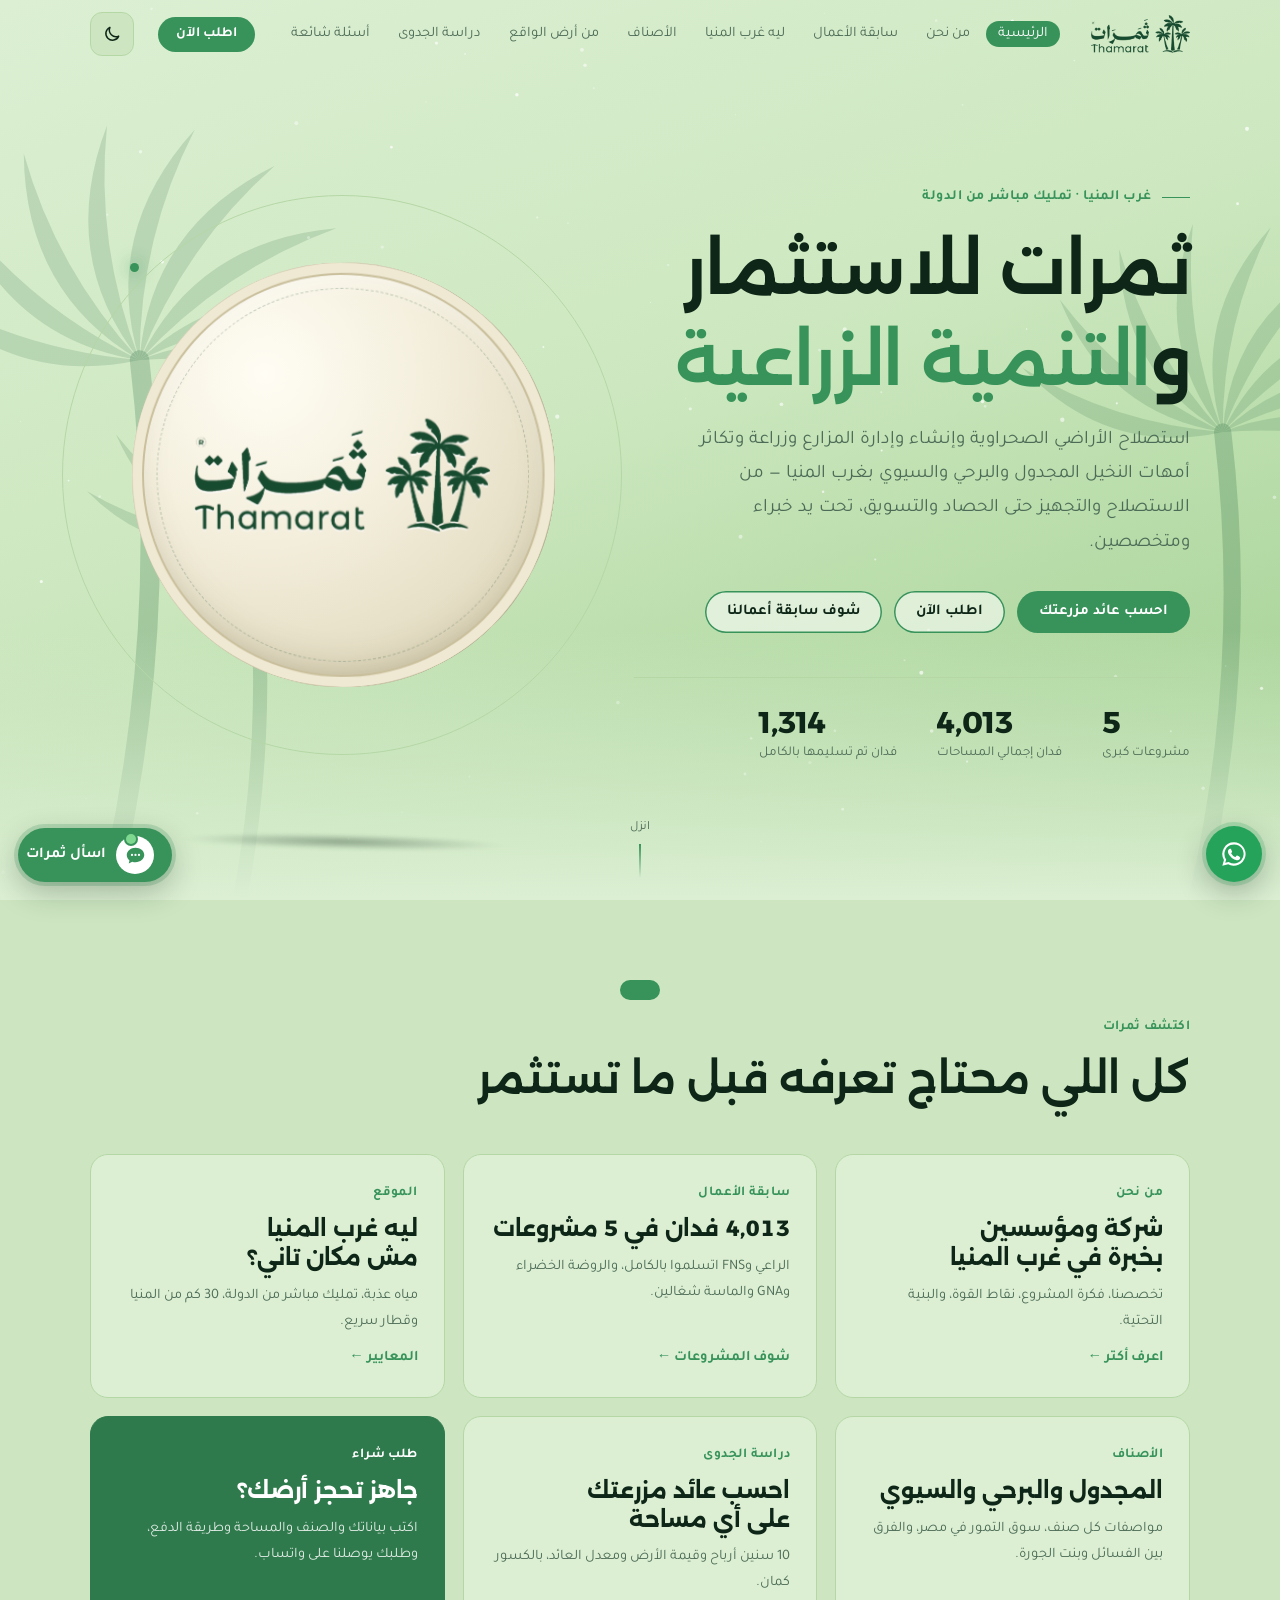
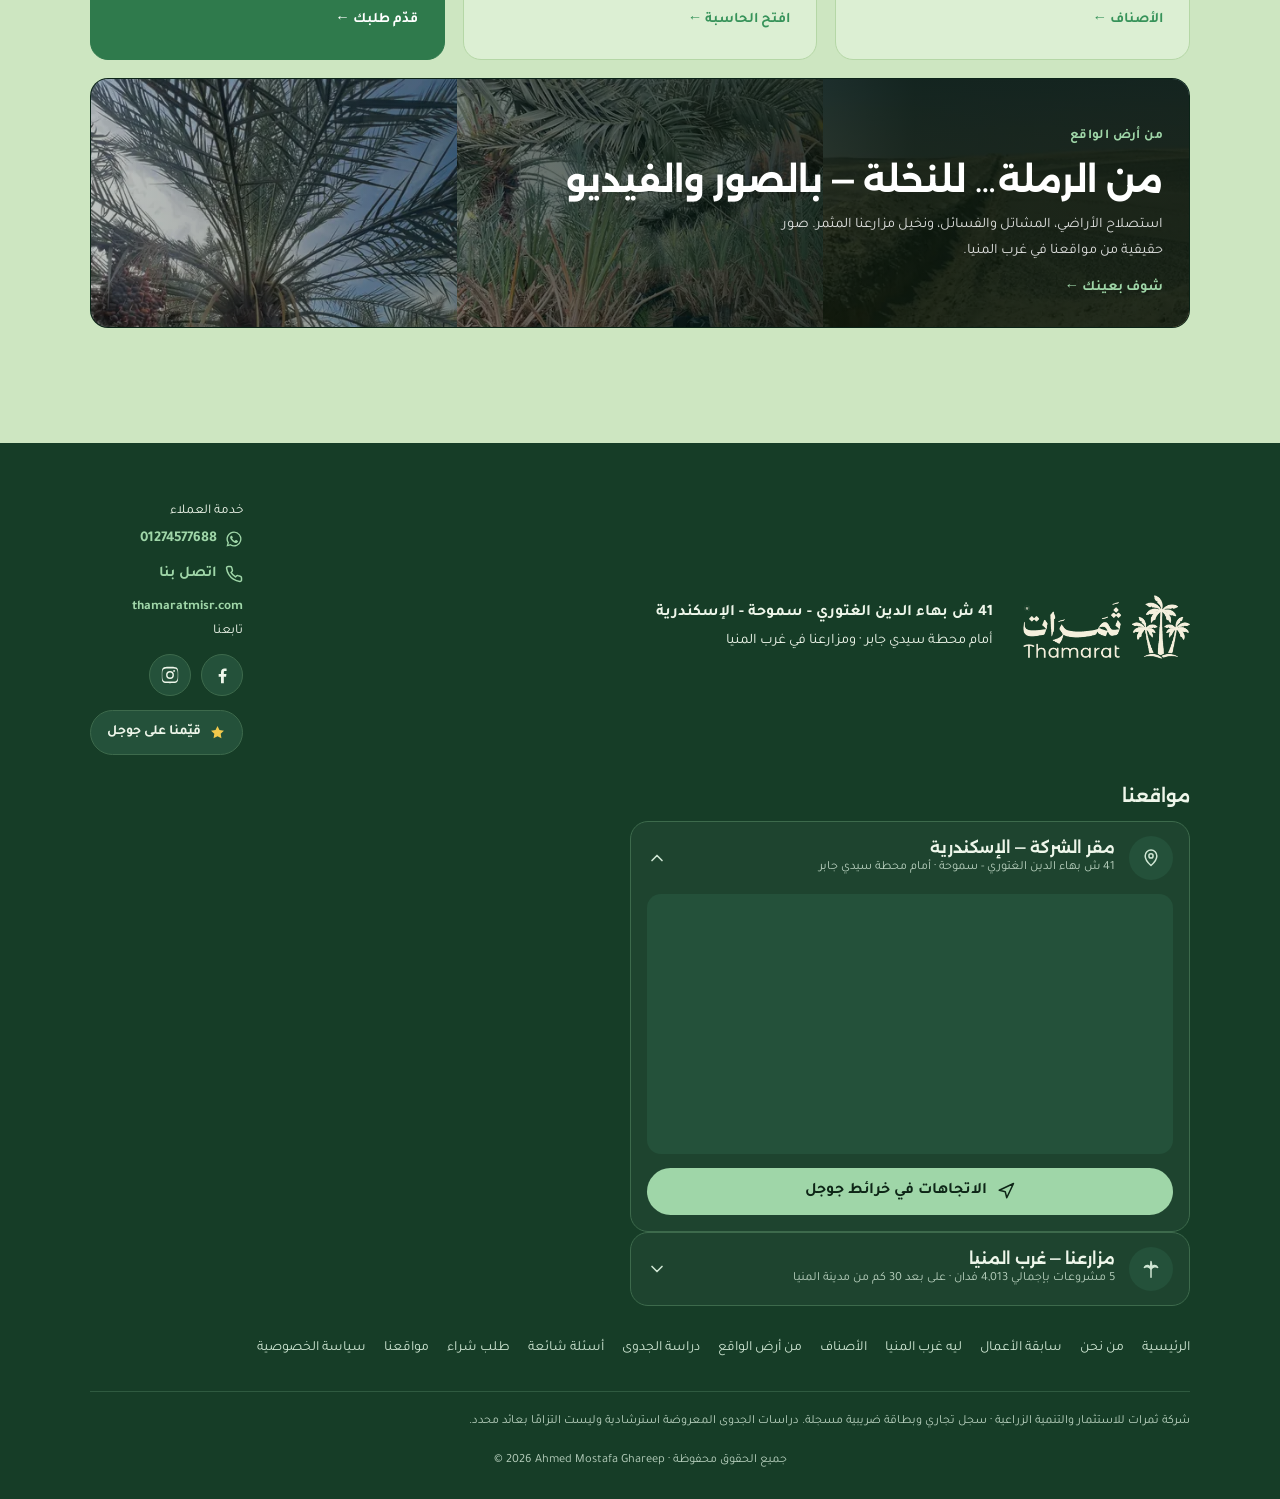
==== index.html @ 7cbae8fe "حاسبة الجدوى ودراسات السيلز: نظام الـ 25% المعتمد - مصروفات الرعاية الجديدة للمجدول والبرحي والسيوي " ====
<!doctype html>
<html lang="ar" dir="rtl">
<head>
<meta charset="utf-8">
<meta name="viewport" content="width=device-width,initial-scale=1,viewport-fit=cover">
<meta name="theme-color" content="#e5f0dd">
<link rel="icon" type="image/png" href="assets/favicon.png">
<link rel="apple-touch-icon" href="assets/apple-touch-icon.png">
<meta property="og:type" content="website">
<meta property="og:url" content="https://thamaratmisr.com/">
<link rel="canonical" href="https://thamaratmisr.com/">
<meta property="og:locale" content="ar_EG">
<meta property="og:site_name" content="ثمرات للاستثمار والتنمية الزراعية">
<meta property="og:title" content="ثمرات Thamarat للاستثمار والتنمية الزراعية — تمليك أراضي نخيل بغرب المنيا">
<meta property="og:description" content="تمليك مباشر من الدولة، إدارة كاملة للمزرعة، ودراسة جدوى تفاعلية للمجدول والبرحي والسيوي.">
<meta property="og:image" content="https://thamaratmisr.com/assets/og.jpg">
<meta name="twitter:card" content="summary_large_image">
<script>try{if(localStorage.getItem("thamarat-theme")==="dark")document.documentElement.dataset.theme="dark"}catch(e){}</script>
<script>try{var q=new URLSearchParams(location.search);if(q.has("intro")||q.has("introT")||(!matchMedia("(prefers-reduced-motion: reduce)").matches&&!sessionStorage.getItem("thamarat-intro"))){document.documentElement.classList.add("intro-on");var l=document.createElement("link");l.rel="modulepreload";l.href="assets/vendor/three.module.min.js";document.head.appendChild(l)}}catch(e){}</script>
<style>#intro{display:none}html.intro-on{overflow:hidden}html.intro-on body>*:not(#intro){visibility:hidden}html.intro-on #intro{display:block;position:fixed;inset:0;z-index:2147483000;background:linear-gradient(180deg,#5f9fd6 0%,#bcdaea 48%,#f1dcb4 72%,#d7b98d 100%);transition:opacity .6s ease}#intro canvas{position:absolute;inset:0;width:100%!important;height:100%!important;display:block;opacity:0;transition:opacity .6s ease}#intro.ready canvas{opacity:1}#intro.out{opacity:0;pointer-events:none}#intro .intro-skip{position:absolute;z-index:2;bottom:calc(20px + env(safe-area-inset-bottom,0px));left:20px;font:600 15px/1 "Tajawal",Tahoma,sans-serif;color:#fff;background:rgba(14,38,23,.45);border:1px solid rgba(255,255,255,.35);border-radius:99px;padding:11px 20px;cursor:pointer;-webkit-backdrop-filter:blur(6px);backdrop-filter:blur(6px)}#intro .intro-skip:hover{background:rgba(14,38,23,.7)}#intro .intro-tag{position:absolute;z-index:2;left:0;right:0;bottom:calc(7% + env(safe-area-inset-bottom,0px));text-align:center;font:600 clamp(18px,3.4vw,30px)/1.4 "Alexandria","Tajawal",sans-serif;color:#fff;text-shadow:0 2px 18px rgba(40,20,5,.55);opacity:0;transform:translateY(10px);transition:opacity .7s ease,transform .7s ease;pointer-events:none}#intro .intro-tag.on{opacity:1;transform:none}#intro .intro-load{position:absolute;left:50%;top:50%;width:46px;height:46px;margin:-23px;border-radius:50%;border:3px solid rgba(255,255,255,.35);border-top-color:#fff;animation:introSpin 1s linear infinite}#intro.ready .intro-load{display:none}@keyframes introSpin{to{transform:rotate(360deg)}}</style>
<style>:root{padding-top:env(safe-area-inset-top,0px);padding-bottom:env(safe-area-inset-bottom,0px)}body{margin:0}[hidden]{display:none!important}</style>
<title>ثمرات Thamarat للاستثمار والتنمية الزراعية — تمليك أراضي نخيل بغرب المنيا</title>
<meta name="description" content="شركة ثمرات (Thamarat) للاستثمار والتنمية الزراعية — تمليك أراضي نخيل بغرب المنيا وحاسبة جدوى للمجدول والبرحي والسيوي">
<script type="application/ld+json">{"@context": "https://schema.org", "@type": "LocalBusiness", "@id": "https://thamaratmisr.com/#org", "name": "ثمرات للاستثمار والتنمية الزراعية", "alternateName": "Thamarat", "url": "https://thamaratmisr.com/", "logo": "https://thamaratmisr.com/assets/logo-green.png", "image": "https://thamaratmisr.com/assets/og.jpg", "description": "تمليك أراضي نخيل بغرب المنيا وإدارة كاملة للمزرعة: زراعة وتكاثر أمهات النخيل المجدول والبرحي والسيوي واستصلاح الأراضي الصحراوية.", "telephone": "+201274577688", "address": {"@type": "PostalAddress", "streetAddress": "41 ش بهاء الدين الغتوري، سموحة (أمام محطة سيدي جابر)", "addressLocality": "الإسكندرية", "addressRegion": "الإسكندرية", "postalCode": "5432065", "addressCountry": "EG"}, "areaServed": "EG", "sameAs": ["https://www.facebook.com/share/1E4bqBVQXa/", "https://www.instagram.com/thamratinvestement/"]}</script>
<link rel="preconnect" href="https://fonts.googleapis.com">
<link rel="preconnect" href="https://fonts.gstatic.com" crossorigin>
<link rel="stylesheet" href="https://fonts.googleapis.com/css2?family=Alexandria:wght@400;500;600;700&family=Tajawal:wght@400;500;700;800&display=swap">
<style>
/* Layout: dark palm-grove hero with a floating 3D medallion, then long-form sections that alternate
   deep forest and paler grove bands; the calculator is a two-column "ledger" (controls | results). */
:root{
  --forest:#dcefd3;      /* page ground: light leaf green */
  --grove:#cde6c1;       /* surfaces */
  --canopy:#b5d7a6;      /* raised surfaces, borders */
  --frond:#2f7a4c;       /* filled green panels */
  --leaf:#37935a;        /* accent: buttons, highlights */
  --sprout:#1c6239;      /* strong green text */
  --mist:#27432d;        /* secondary text */
  --ink:#0e2617;         /* main text */
  --muted:#4d6c57;       /* captions */
  --loss:#ad3f2e;        /* negative numbers */
  --on-frond:#ffffff;    /* text on filled green */
  --on-leaf:#ffffff;     /* text on accent */
  --hero-a:#cde8c0;
  --hero-b:#9dcd8c;
  --palm-stroke:rgba(28,98,57,.22);
  --palm-fill:rgba(28,98,57,.15);
  --mote:255,255,255;
  --display:"Alexandria","Tajawal",Tahoma,sans-serif;
  --body:"Tajawal",Tahoma,"Segoe UI",sans-serif;
  --r:18px;
  color-scheme:light;
}
/* dark theme — the original deep-forest palette */
:root[data-theme="dark"]{
  --forest:#0b2418;--grove:#113322;--canopy:#1b4a31;--frond:#2f7a4c;--leaf:#6fb57d;--sprout:#b9dcb0;
  --mist:#e7f1e2;--ink:#f3f7ef;--muted:#a4bfa9;--loss:#e39a8a;--on-frond:#f3f7ef;--on-leaf:#0b2418;
  --hero-a:#0e2b1d;--hero-b:#0b2418;--palm-stroke:rgba(47,122,76,.28);--palm-fill:rgba(47,122,76,.22);--mote:185,220,176;
  color-scheme:dark;
}
:root[data-theme="dark"] .btn.ghost{background:transparent;box-shadow:inset 0 0 0 1.5px var(--canopy)}
:root[data-theme="dark"] .btn.ghost:hover{box-shadow:inset 0 0 0 1.5px var(--leaf);background:var(--grove)}
:root[data-theme="dark"] .btn:hover{background:var(--sprout)}
.theme{width:44px;height:44px;border-radius:12px;border:1px solid var(--canopy);background:var(--grove);color:var(--ink);cursor:pointer;display:grid;place-items:center;flex:none;transition:border-color .2s}
.theme:hover{border-color:var(--leaf)}
.theme svg{width:20px;height:20px;fill:none;stroke:currentColor;stroke-width:1.8;stroke-linecap:round;stroke-linejoin:round}
.theme .sun{display:none}
:root[data-theme="dark"] .theme .sun{display:block}
:root[data-theme="dark"] .theme .moon{display:none}
@media (max-width:1060px){.nav .btn{margin-inline-start:auto}}
*{transition-property:background-color,border-color,color;transition-duration:.35s}
.coin,.coin *{transition-property:transform}
*{box-sizing:border-box}
html{scroll-behavior:smooth}
body{margin:0;background:var(--forest);color:var(--ink);font-family:var(--body);font-size:17.5px;line-height:1.8;direction:rtl;overflow-x:hidden}
img{max-width:100%;display:block}
h1,h2,h3{font-family:var(--display);line-height:1.3;text-wrap:balance;margin:0}
p{margin:0}
.wrap{max-width:1180px;margin-inline:auto;padding-inline:clamp(16px,4vw,40px)}
a{color:inherit}
:focus-visible{outline:2px solid var(--leaf);outline-offset:3px;border-radius:6px}
.num{font-variant-numeric:tabular-nums;direction:ltr;unicode-bidi:isolate;display:inline-block}

/* ---------- nav ---------- */
.nav{position:fixed;inset-inline:0;top:0;z-index:50;padding-top:env(safe-area-inset-top,0px);transition:background .35s,backdrop-filter .35s,border-color .35s;border-bottom:1px solid transparent}
.nav.solid{box-shadow:0 6px 24px -18px rgba(16,41,27,.5);background:color-mix(in srgb,var(--forest) 88%,transparent);backdrop-filter:blur(14px);border-color:var(--canopy)}
.nav .wrap{display:flex;align-items:center;gap:24px;height:68px}
.nav .brand img{height:38px;width:auto}
.nav ul{display:flex;gap:4px;list-style:none;margin:0;padding:0;margin-inline-start:auto}
.nav ul a{text-decoration:none;font-size:14.5px;color:var(--muted);padding:6px 12px;border-radius:99px;transition:color .2s,background .2s}
.nav ul a:hover{color:var(--ink);background:var(--grove)}
.btn{display:inline-flex;align-items:center;gap:8px;font:600 15px var(--body);text-decoration:none;border:0;cursor:pointer;border-radius:99px;padding:12px 22px;background:var(--leaf);color:var(--on-leaf);transition:transform .2s,background .2s,box-shadow .2s}
.btn:hover{transform:translateY(-2px);background:var(--frond);box-shadow:0 10px 30px -10px var(--leaf)}
.btn.ghost{background:rgba(255,255,255,.55);color:var(--ink);box-shadow:inset 0 0 0 1.5px var(--leaf)}
.btn.ghost:hover{box-shadow:inset 0 0 0 1.5px var(--leaf);background:var(--grove)}
.nav .btn{padding:9px 18px;font-size:14px}
@media (max-width:900px){.nav ul{display:none}.nav .btn{margin-inline-start:auto}}

/* ---------- hero ---------- */
.hero{background:linear-gradient(160deg,var(--forest) 0%,var(--hero-a) 45%,var(--hero-b) 100%);position:relative;min-height:min(100svh,920px);display:grid;align-items:center;padding-block:120px 70px;overflow:hidden;isolation:isolate}
#grove{position:absolute;inset:0;z-index:-2;width:100%;height:100%}
.hero::after{content:"";position:absolute;inset:0;z-index:-1;background:linear-gradient(to bottom,transparent 70%,var(--forest))}
.hero .wrap{display:grid;grid-template-columns:1.05fr .95fr;gap:40px;align-items:center;width:100%}
.hero .eyebrow{font-size:14px;letter-spacing:.04em;color:var(--leaf);font-weight:600;display:flex;align-items:center;gap:10px}
.hero .eyebrow::before{content:"";width:28px;height:1.5px;background:var(--leaf)}
.hero h1{font-size:clamp(36px,5.6vw,70px);font-weight:600;margin-block:14px 18px;letter-spacing:-.01em}
.hero h1 em{font-style:normal;color:var(--leaf)}
.hero .lede{font-size:clamp(16px,1.6vw,19px);color:var(--muted);max-width:52ch}
.hero .ctas{display:flex;gap:12px;flex-wrap:wrap;margin-top:30px}
.facts{display:flex;flex-wrap:wrap;gap:28px 40px;margin-top:44px;padding-top:26px;border-top:1px solid var(--canopy)}
.facts div{display:flex;flex-direction:column}
.facts b{font:700 30px var(--display);color:var(--ink)}
.facts span{font-size:13.5px;color:var(--muted)}

/* 3D medallion */
.stage{perspective:1400px;display:grid;place-items:center;min-height:440px}
.coin{--rx:0deg;--ry:0deg;--s:1;position:relative;width:min(420px,78vw);aspect-ratio:1;transform-style:preserve-3d;transform:rotateX(var(--rx)) rotateY(var(--ry)) scale(var(--s));transition:transform .12s linear;animation:bob 7s ease-in-out infinite}
@keyframes bob{50%{translate:0 -14px}}
.coin .layer{position:absolute;inset:0;border-radius:50%;background:linear-gradient(145deg,#cfc6a5,#8f8663)}
.coin .face{position:absolute;inset:0;border-radius:50%;transform:translateZ(14px);background:
  radial-gradient(circle at 32% 26%,#fffdf4 0,#f4efdd 38%,#e3dcc2 75%,#cfc6a5 100%);
  box-shadow:inset 0 0 0 10px #efe8d2,inset 0 0 0 12px #c9bf9c,inset 0 -18px 40px -10px rgba(80,70,30,.35),inset 0 14px 30px -8px #fff;
  display:grid;place-items:center;overflow:hidden}
.coin .face img{width:70%;transform:translateZ(0);filter:drop-shadow(0 2px 0 rgba(255,255,255,.7)) drop-shadow(0 -1px 0 rgba(0,40,20,.25))}
.coin .face::after{content:"";position:absolute;inset:-40%;background:linear-gradient(115deg,transparent 42%,rgba(255,255,255,.55) 50%,transparent 58%);transform:translateX(var(--shine,-60%));transition:transform .2s linear;pointer-events:none}
.coin .ring{position:absolute;inset:6%;border-radius:50%;border:1px dashed rgba(22,74,46,.25);transform:translateZ(15px)}
.coin .shadow{position:absolute;inset:auto 12% -16% 12%;height:14%;border-radius:50%;background:radial-gradient(closest-side,rgba(16,41,27,.35),transparent);transform:rotateX(90deg) translateZ(-120px);filter:blur(6px)}
.orbit{position:absolute;width:min(560px,96vw);aspect-ratio:1;border-radius:50%;border:1px solid var(--canopy);animation:spin 60s linear infinite}
.orbit::before{content:"";position:absolute;top:12%;left:12%;width:9px;height:9px;border-radius:50%;background:var(--leaf);box-shadow:0 0 18px var(--leaf)}
@keyframes spin{to{rotate:360deg}}
.scrollcue{position:absolute;bottom:22px;inset-inline:0;margin:auto;width:max-content;font-size:12.5px;color:var(--muted);display:flex;flex-direction:column;align-items:center;gap:6px}
.scrollcue i{width:1.5px;height:34px;background:linear-gradient(var(--leaf),transparent);animation:drip 2s ease-in-out infinite}
@keyframes drip{0%{transform:scaleY(0);transform-origin:top}50%{transform:scaleY(1);transform-origin:top}51%{transform-origin:bottom}100%{transform:scaleY(0);transform-origin:bottom}}
@media (max-width:900px){.hero .wrap{grid-template-columns:1fr}.stage{order:-1;min-height:320px}.coin{width:min(280px,70vw)}.hero{padding-block:96px 60px}.scrollcue{display:none}}

/* ---------- sections ---------- */
section{padding-block:clamp(70px,9vw,120px);position:relative}
.band{background:var(--grove)}
.head{display:grid;gap:12px;max-width:760px;margin-bottom:48px}
.kicker{font-size:13.5px;font-weight:600;color:var(--leaf);letter-spacing:.03em}
.head h2{font-size:clamp(26px,3.5vw,42px);font-weight:600}
.head p{color:var(--muted);font-size:17px}

/* reveal: elements are visible by default; JS only hides those still below the fold */
.rv.pre{opacity:0;transform:translateY(34px)}
.rv{transition:opacity .9s cubic-bezier(.2,.7,.2,1),transform .9s cubic-bezier(.2,.7,.2,1)}
@media (prefers-reduced-motion:reduce){.rv,.rv.pre{opacity:1;transform:none;transition:none}.coin,.orbit,.scrollcue i{animation:none}}

/* about */
.about{display:grid;grid-template-columns:1fr 1fr;gap:28px}
.pane{background:var(--forest);border:1px solid var(--canopy);border-radius:var(--r);padding:clamp(22px,3vw,36px);min-width:0}
.pane h3{font-size:22px;margin-bottom:14px;color:var(--sprout)}
.pane ol{margin:0;padding-inline-start:22px;display:grid;gap:8px}
.pane ol li::marker{color:var(--leaf);font-weight:700}
.owner{margin-top:28px;display:flex;flex-wrap:wrap;gap:10px 28px;font-size:14.5px;color:var(--muted)}
.owner b{color:var(--ink);font-weight:600}
@media (max-width:820px){.about{grid-template-columns:1fr}}

/* projects */
.total{display:flex;flex-wrap:wrap;align-items:end;gap:10px 30px;margin-bottom:22px}
.total b{font:700 clamp(46px,7vw,84px)/1 var(--display);color:var(--leaf)}
.total span{color:var(--muted)}
.strip{display:flex;height:16px;border-radius:99px;overflow:hidden;gap:3px;margin-bottom:40px}
.strip i{display:block;height:100%}
.projects{display:grid;grid-template-columns:repeat(6,1fr);gap:18px}
.proj{grid-column:span 2;background:var(--grove);border:1px solid var(--canopy);border-radius:var(--r);padding:24px;display:flex;flex-direction:column;gap:10px;min-width:0;transition:border-color .3s,transform .3s}
.proj:hover{border-color:var(--frond);transform:translateY(-4px)}
.proj.wide{grid-column:span 3}
.proj .top{display:flex;justify-content:space-between;align-items:start;gap:12px}
.proj h3{font-size:22px}
.tag{font-size:12px;font-weight:600;padding:3px 10px;border-radius:99px;white-space:nowrap}
.tag.done{background:var(--frond);color:var(--on-frond)}
.tag.now{background:transparent;color:var(--leaf);box-shadow:inset 0 0 0 1px var(--leaf)}
.proj .area{font:700 34px var(--display);color:var(--ink)}
.proj .area small{font:500 15px var(--body);color:var(--muted);margin-inline-start:6px}
.proj .loc{font-size:14px;color:var(--muted);display:flex;align-items:center;gap:6px}
.proj p{font-size:14.5px;color:var(--mist);opacity:.88}
.phases{display:grid;gap:6px;margin-top:4px}
.phases div{display:flex;justify-content:space-between;font-size:13.5px;padding:7px 12px;background:var(--forest);border-radius:10px}
.phases b{color:var(--leaf)}
@media (max-width:980px){.proj,.proj.wide{grid-column:span 3}}
@media (max-width:640px){.projects{grid-template-columns:1fr}.proj,.proj.wide{grid-column:auto}}

/* minya */
.bigfacts{display:grid;grid-template-columns:repeat(3,1fr);gap:18px;margin-bottom:50px}
.bigfacts div{border-top:2px solid var(--leaf);padding-top:16px}
.bigfacts b{font:700 clamp(34px,4.5vw,54px)/1.1 var(--display);display:block}
.bigfacts span{color:var(--muted);font-size:15px}
@media (max-width:700px){.bigfacts{grid-template-columns:1fr}}
.criteria{display:grid;grid-template-columns:repeat(3,1fr);gap:18px}
.crit{background:var(--forest);border:1px solid var(--canopy);border-radius:var(--r);padding:24px;min-width:0}
.crit .n{font:700 15px var(--display);color:var(--on-leaf);background:var(--leaf);width:32px;height:32px;border-radius:50%;display:grid;place-items:center;margin-bottom:12px}
.crit h3{font-size:19px;margin-bottom:10px}
.crit ul{margin:0;padding-inline-start:18px;display:grid;gap:6px;font-size:14.5px;color:var(--mist)}
.crit ul li::marker{color:var(--leaf)}
.crit.span2{grid-column:span 2}
@media (max-width:980px){.criteria{grid-template-columns:1fr 1fr}.crit.span2{grid-column:span 2}}
@media (max-width:640px){.criteria{grid-template-columns:1fr}.crit.span2{grid-column:auto}}
.salt{display:grid;gap:10px;margin-top:14px}
.salt .row{display:grid;grid-template-columns:90px 1fr;gap:10px;align-items:center;font-size:13.5px}
.salt .bar{height:24px;border-radius:6px;background:var(--canopy);position:relative}
.salt .bar i{position:absolute;inset-block:0;inset-inline-start:0;border-radius:6px;background:#8aa593;display:flex;align-items:center;justify-content:flex-end;padding-inline:8px;font-style:normal;font-size:12.5px;color:var(--on-leaf);font-weight:700;width:0;transition:width 1.4s cubic-bezier(.2,.7,.2,1)}
.salt .row.us .bar i{background:var(--leaf)}
.salt small{color:var(--muted);font-size:12.5px}
.dist{width:100%;border-collapse:collapse;font-size:14px;margin-top:10px}
.dist td,.dist th{padding:8px 10px;border-bottom:1px solid var(--canopy);text-align:start}
.dist th{color:var(--muted);font-weight:500;font-size:12.5px}
.dist td:nth-child(2){color:var(--leaf);font-weight:600}
.closing{margin-top:40px;font:600 clamp(20px,2.4vw,28px)/1.5 var(--display);color:var(--sprout);max-width:30ch}

/* strengths & services */
.two{display:grid;grid-template-columns:1fr 1fr;gap:28px;align-items:start}
@media (max-width:900px){.two{grid-template-columns:1fr}}
.checks{list-style:none;margin:0;padding:0;display:grid;gap:4px}
.checks li{display:grid;grid-template-columns:28px 1fr;gap:10px;padding:14px 0;border-bottom:1px solid var(--canopy);font-size:15.5px}
.checks li::before{content:"";width:20px;height:20px;margin-top:5px;border-radius:50%;background:var(--frond) url("data:image/svg+xml,%3Csvg xmlns='http://www.w3.org/2000/svg' viewBox='0 0 20 20'%3E%3Cpath d='M5.5 10.5l3 3 6-7' fill='none' stroke='%23f3f7ef' stroke-width='2.2' stroke-linecap='round' stroke-linejoin='round'/%3E%3C/svg%3E") center/100%}
.infra{display:grid;gap:14px}
.infra .it{display:grid;grid-template-columns:52px 1fr;gap:16px;background:var(--forest);border:1px solid var(--canopy);border-radius:var(--r);padding:20px}
.infra .ic{width:52px;height:52px;border-radius:14px;background:var(--canopy);display:grid;place-items:center}
.infra .ic svg{width:28px;height:28px;stroke:var(--leaf);fill:none;stroke-width:1.7;stroke-linecap:round;stroke-linejoin:round}
.infra h3{font-size:18px;margin-bottom:4px}
.infra p{font-size:14.5px;color:var(--muted)}
.infra code{font:500 12.5px ui-monospace,Consolas,monospace;color:var(--sprout);background:var(--grove);padding:2px 7px;border-radius:6px;direction:ltr;display:inline-block;margin-top:6px}

/* care */
.who{font-size:.78em;color:var(--muted);margin-inline-end:4px}.who.co{color:var(--leaf);font-weight:700}
.care{display:grid;grid-template-columns:repeat(4,1fr);gap:18px}
.care .c{background:var(--grove);border-radius:var(--r);padding:24px;border:1px solid var(--canopy);min-width:0}
.care .c b{font:700 34px var(--display);color:var(--leaf);display:block;line-height:1.2}
.care .c span{font-size:14.5px;color:var(--mist)}
.care .c small{display:block;font-size:12.5px;color:var(--muted);margin-top:6px}
@media (max-width:900px){.care{grid-template-columns:1fr 1fr}}
@media (max-width:520px){.care{grid-template-columns:1fr}}
.contracts{margin-top:28px;display:flex;flex-wrap:wrap;gap:10px;align-items:center}
.contracts span{color:var(--muted);font-size:14.5px;margin-inline-end:6px}
.contracts em{font-style:normal;font-size:14.5px;padding:8px 16px;border-radius:99px;background:var(--forest);border:1px solid var(--canopy)}

/* palms */
.varieties{display:grid;grid-template-columns:1.1fr .9fr;gap:28px}
@media (max-width:900px){.varieties{grid-template-columns:1fr}}
.photo{border-radius:var(--r);overflow:hidden;position:relative;min-height:320px;background:var(--canopy)}
.photo img{width:100%;height:100%;object-fit:cover;position:absolute;inset:0}
.photo figcaption{color:#fff;position:absolute;inset-inline:0;bottom:0;padding:18px 20px;background:linear-gradient(transparent,rgba(5,20,12,.9));font-size:14px}
.places{display:flex;flex-wrap:wrap;gap:8px;margin-block:14px 18px}
.places span{padding:6px 14px;border-radius:99px;background:var(--forest);border:1px solid var(--canopy);font-size:14px}
.places span.us{background:var(--frond);border-color:var(--frond);color:var(--on-frond)}
.market{width:100%;border-collapse:collapse;font-size:14.5px}
.market td{padding:10px 4px;border-bottom:1px solid var(--canopy)}
.market td:last-child{text-align:end;font-weight:600;color:var(--sprout)}
.tabs3{display:grid;grid-template-columns:repeat(3,1fr);gap:18px;margin-top:40px}
@media (max-width:900px){.tabs3{grid-template-columns:1fr}}
.tabs3 .pane h3{font-size:20px}
.tabs3 .pane ul{margin:0;padding-inline-start:18px;display:grid;gap:8px;font-size:14.5px}
.tabs3 .pane p{font-size:14.5px;color:var(--mist);margin-bottom:10px}
.siwi{margin-top:28px;display:grid;grid-template-columns:repeat(4,1fr);gap:18px}
.siwi .pane{padding:22px}
.siwi .pane h3{font-size:18px;margin-bottom:10px}
.siwi ul{margin:0;padding-inline-start:18px;display:grid;gap:6px;font-size:14px;color:var(--mist)}
@media (max-width:980px){.siwi{grid-template-columns:1fr 1fr}}
@media (max-width:560px){.siwi{grid-template-columns:1fr}}
.why-barhi{display:grid;gap:10px;margin-top:6px}
.why-barhi li{font-size:14.5px}
.why-barhi b{color:var(--sprout)}

/* ---------- calculator ---------- */
.calc{background:linear-gradient(180deg,var(--grove),var(--forest))}
.ledger{display:grid;grid-template-columns:340px 1fr;gap:26px;align-items:start}
@media (max-width:1000px){.ledger{grid-template-columns:1fr}}
.controls{position:sticky;top:calc(84px + env(safe-area-inset-top,0px));background:var(--forest);border:1px solid var(--canopy);border-radius:var(--r);padding:24px;display:grid;gap:22px}
@media (max-width:1000px){.controls{position:static}}
.lbl{font-size:13.5px;color:var(--muted);margin-bottom:8px;display:block}
.seg{display:grid;grid-template-columns:repeat(3,1fr);gap:6px;background:var(--grove);padding:5px;border-radius:14px}
.seg button{font:600 15px var(--display);border:0;border-radius:10px;padding:10px 4px;background:transparent;color:var(--muted);cursor:pointer;transition:background .2s,color .2s}
.seg button[aria-pressed="true"]{background:var(--leaf);color:var(--on-leaf)}
.area-in{display:grid;grid-template-columns:48px 1fr 48px;gap:8px;align-items:stretch}
.area-in button{border:1px solid var(--canopy);background:var(--grove);color:var(--ink);border-radius:12px;font:600 22px var(--body);cursor:pointer}
.area-in button:hover{border-color:var(--leaf)}
.area-in input{width:100%;min-width:0;text-align:center;font:700 34px var(--display);background:var(--grove);color:var(--ink);border:1px solid var(--canopy);border-radius:12px;padding:6px 8px;font-variant-numeric:tabular-nums}
.area-in input:focus{outline:none;border-color:var(--leaf)}
.unit{text-align:center;font-size:13.5px;color:var(--muted);margin-top:8px}
.unit b{color:var(--sprout);font-weight:600}
input[type=range]{width:100%;accent-color:var(--leaf);margin-top:12px}
.presets{display:flex;flex-wrap:wrap;gap:6px}
.presets button{font:500 13.5px var(--body);padding:6px 12px;border-radius:99px;border:1px solid var(--canopy);background:transparent;color:var(--ink);cursor:pointer}
.presets button:hover,.presets button.on{border-color:var(--leaf);color:var(--leaf)}
.err{color:var(--loss);font-size:13.5px}
.assume{font-size:13px;color:var(--muted);display:grid;gap:4px;border-top:1px solid var(--canopy);padding-top:16px}
.assume div{display:flex;justify-content:space-between;gap:10px}
.assume b{color:var(--ink);font-weight:500}
.copy{justify-content:center}

.results{display:grid;gap:22px;min-width:0}
.kpis{display:grid;grid-template-columns:repeat(4,1fr);gap:14px}
@media (max-width:700px){.kpis{grid-template-columns:1fr 1fr}}
.kpi{background:var(--forest);border:1px solid var(--canopy);border-radius:16px;padding:18px;min-width:0}
.kpi span{font-size:13px;color:var(--muted);display:block}
.kpi b{font:700 clamp(19px,2.1vw,26px)/1.35 var(--body);display:block;margin-top:4px;font-variant-numeric:tabular-nums;word-break:break-word}
.kpi small{font-size:12px;color:var(--muted)}
.roi{color:var(--on-frond);grid-column:1/-1;display:grid;grid-template-columns:auto 1fr;gap:10px 28px;align-items:center;background:var(--frond);border:0;padding:24px 26px}
.roi .pct{font:700 clamp(52px,8vw,92px)/1 var(--display);color:var(--on-frond)}
.roi span{color:rgba(255,255,255,.88);font-size:15px}
.roi .eq{font-size:13.5px;color:rgba(255,255,255,.75);margin-top:6px;display:block}
@media (max-width:560px){.roi{grid-template-columns:1fr}}
.card{background:var(--forest);border:1px solid var(--canopy);border-radius:var(--r);padding:22px;min-width:0}
.card h3{font-size:19px;margin-bottom:4px}
.card .sub{font-size:13.5px;color:var(--muted);margin-bottom:16px}
.chart{width:100%;height:auto;display:block}
.chart text{font-family:var(--body);fill:var(--muted);font-size:11px}
.tablebox{overflow-x:auto;border-radius:12px;border:1px solid var(--canopy)}
table.t{width:100%;border-collapse:collapse;font-size:13.5px;min-width:760px}
table.t th{background:var(--canopy);color:var(--mist);font-weight:600;padding:10px 8px;text-align:center;font-size:12.5px;line-height:1.4}
table.t td{padding:9px 8px;text-align:center;border-top:1px solid var(--canopy);font-variant-numeric:tabular-nums}
table.t td:first-child{text-align:start;font-weight:600;color:var(--sprout)}
table.t tr.phase td{background:var(--grove);color:var(--leaf);font-size:12.5px;text-align:start;font-weight:600}
table.t td.neg{color:var(--loss)}
table.t td.net{font-weight:700;color:var(--ink);background:color-mix(in srgb,var(--frond) 22%,transparent)}
table.t td.na{color:var(--muted);opacity:.6}
table.t tfoot td{background:var(--frond);font-weight:700;color:var(--on-frond)}
.sumlist{display:grid;gap:0}
.sumlist div{display:flex;justify-content:space-between;gap:14px;padding:11px 2px;border-bottom:1px solid var(--canopy);font-size:15px}
.sumlist div b{font-variant-numeric:tabular-nums}
.sumlist div.hi{color:var(--leaf);font-weight:700;border-bottom:0;padding-top:14px}
.compare{display:grid;grid-template-columns:repeat(3,1fr);gap:12px}
@media (max-width:640px){.compare{grid-template-columns:1fr}}
.compare div{padding:16px;border-radius:14px;background:var(--grove);border:1px solid var(--canopy)}
.compare div.on{border-color:var(--leaf)}
.compare h4{margin:0 0 6px;font:600 16px var(--display)}
.compare p{font-size:13.5px;color:var(--muted);display:flex;justify-content:space-between;gap:8px}
.compare p b{color:var(--ink);font-weight:600;font-variant-numeric:tabular-nums}
.note{font-size:12.5px;color:var(--muted)}
.two-t{display:grid;grid-template-columns:1.2fr 1fr;gap:22px}
@media (max-width:900px){.two-t{grid-template-columns:1fr}}

/* footer */
footer{background:#163d27;color:#eef6ea;padding-block:56px calc(28px + env(safe-area-inset-bottom,0px))}
footer .wrap{display:grid;grid-template-columns:auto 1fr auto;gap:30px;align-items:center}
footer img{height:64px;width:auto}
footer p{font-size:14.5px}
footer .addr{font-weight:600;font-size:16px}
footer .site{direction:ltr;font-weight:600;color:#9fd6a8}
footer .legal{grid-column:1/-1;border-top:1px solid #2f5a40;padding-top:18px;font-size:12.5px;color:#b7cfbd}
footer .copy{grid-column:1/-1;text-align:center;font-size:12.5px;color:#b7cfbd;margin-top:-14px}
@media (max-width:760px){footer .wrap{grid-template-columns:1fr}}
.toast{color:var(--on-leaf)!important;position:fixed;bottom:calc(20px + env(safe-area-inset-bottom,0px));inset-inline:0;margin:auto;width:max-content;max-width:90vw;background:var(--leaf);color:var(--forest);font-weight:600;padding:10px 20px;border-radius:99px;transform:translateY(120px);transition:transform .35s;z-index:80}
.toast.show{transform:none}
/* ---------- pages & menu ---------- */
.page{animation:pageIn .6s cubic-bezier(.2,.7,.2,1)}
@keyframes pageIn{from{opacity:0;transform:translateY(18px)}to{opacity:1;transform:none}}
section.first{padding-top:calc(68px + env(safe-area-inset-top,0px) + clamp(46px,6vw,80px))}
.nav ul a.on{color:var(--on-leaf);background:var(--leaf)}
.burger{display:none;width:44px;height:44px;border-radius:12px;border:1px solid var(--canopy);background:var(--grove);cursor:pointer;flex-direction:column;justify-content:center;align-items:center;gap:5px}
.burger i{display:block;width:18px;height:2px;background:var(--ink);border-radius:2px;transition:transform .3s,opacity .3s}
.nav.open .burger i:nth-child(1){transform:translateY(7px) rotate(45deg)}
.nav.open .burger i:nth-child(2){opacity:0}
.nav.open .burger i:nth-child(3){transform:translateY(-7px) rotate(-45deg)}
@media (max-width:1060px){
  .burger{display:flex}
  .nav ul{display:none;position:absolute;top:100%;inset-inline:0;flex-direction:column;gap:2px;padding:10px 16px 18px;background:var(--forest);border-bottom:1px solid var(--canopy)}
  .nav.open ul{display:flex}
  .nav.open{background:var(--forest)}
  .nav ul a{display:block;padding:12px 14px;font-size:16px;border-radius:12px}
  .nav .btn{margin-inline-start:auto}
}
@media (max-width:400px){.nav .btn{padding:8px 12px;font-size:13px}}
.tiles{display:grid;grid-template-columns:repeat(3,1fr);gap:18px}
@media (max-width:900px){.tiles{grid-template-columns:1fr 1fr}}
@media (max-width:600px){.tiles{grid-template-columns:1fr}}
.tile{display:flex;flex-direction:column;gap:10px;text-decoration:none;background:var(--forest);border:1px solid var(--canopy);border-radius:var(--r);padding:26px;min-width:0;transition:border-color .3s,transform .3s,background .3s}
.tile h3{font-size:22px}
.tile p{font-size:14.5px;color:var(--muted);flex:1}
.tile em{font-style:normal;font-weight:600;color:var(--leaf);font-size:14.5px}
.tile:hover{border-color:var(--leaf);transform:translateY(-5px)}
.tile.hot{background:var(--frond);border-color:var(--frond)}
.tile.hot,.tile.hot .kicker,.tile.hot em{color:var(--on-frond)}
.tile.hot p{color:rgba(255,255,255,.85)}

/* ---------- order ---------- */
.orderwrap{display:grid;grid-template-columns:1fr 360px;gap:26px;align-items:start}
@media (max-width:980px){.orderwrap{grid-template-columns:1fr}}
.oform{display:grid;gap:18px;min-width:0}
.oform fieldset{margin:0;border:1px solid var(--canopy);border-radius:var(--r);padding:22px;background:var(--forest);display:grid;gap:14px;min-width:0}
.oform legend{font:600 18px var(--display);color:var(--sprout);padding-inline:8px}
.grid2{display:grid;grid-template-columns:1fr 1fr;gap:14px}
@media (max-width:600px){.grid2{grid-template-columns:1fr}}
.fld{display:grid;gap:6px;min-width:0}
.fld label,.lbl2{font-size:14px;color:var(--muted)}
.fld input,.fld select,.fld textarea{font:500 16px var(--body);color:var(--ink);background:var(--grove);border:1px solid var(--canopy);border-radius:12px;padding:12px 14px;width:100%;min-width:0}
.fld input::placeholder,.fld textarea::placeholder{color:var(--muted);opacity:.6}
.fld input:focus,.fld select:focus,.fld textarea:focus{outline:none;border-color:var(--leaf);box-shadow:0 0 0 3px color-mix(in srgb,var(--leaf) 25%,transparent)}
.fld .bad{border-color:var(--loss)}
.hint{font-size:12.5px;color:var(--muted)}
.chips{display:flex;flex-wrap:wrap;gap:8px}
.chips label{cursor:pointer;position:relative}
.chips input{position:absolute;inset:0;width:100%;height:100%;margin:0;opacity:0;pointer-events:none}
.chips span{display:inline-block;padding:10px 18px;border-radius:99px;border:1px solid var(--canopy);background:var(--grove);font-size:15px;transition:all .2s}
.chips input:checked+span{background:var(--leaf);color:var(--on-leaf);border-color:var(--leaf);font-weight:600}
.chips input:focus-visible+span{outline:2px solid var(--leaf);outline-offset:2px}
.btn.wa{justify-content:center;font-size:17px;padding:16px 26px;background:#25a55f;color:#fff}
.btn.wa:hover{background:#2fbf6f}
.btn.wa svg{width:22px;height:22px;fill:currentColor}
.osum{position:sticky;top:calc(84px + env(safe-area-inset-top,0px));background:var(--forest);border:1px solid var(--canopy);border-radius:var(--r);padding:22px;min-width:0}
@media (max-width:980px){.osum{position:static}}
.osum h3{font-size:20px;margin-bottom:8px}
.osum .sumlist div{font-size:14px}
.osum .sumlist span{color:var(--muted)}
.osum .sumlist b{text-align:end;overflow-wrap:anywhere}
.thanks{color:var(--on-frond);margin-top:18px;padding:18px;border-radius:14px;background:var(--frond);display:grid;gap:8px}
.thanks b{font:700 20px var(--display)}
.thanks .note{color:rgba(255,255,255,.85)}
footer .fcontact p{font-size:13.5px}
footer .flinks{grid-column:1/-1;display:flex;flex-wrap:wrap;gap:6px 18px}
footer .flinks a{font-size:14px;text-decoration:none;color:#cfe6d3}
footer .flinks a:hover{text-decoration:underline}
/* faq */
.faq{display:grid;gap:34px;max-width:860px}
.faq h3{font:600 15px var(--display);color:var(--leaf);margin:0 0 12px;display:flex;align-items:center;gap:10px}
.faq h3::before{content:"";width:22px;height:1.5px;background:var(--leaf)}
.faq .qs{display:grid;gap:10px}
.qa{background:var(--forest);border:1px solid var(--canopy);border-radius:16px;transition:border-color .2s}
.band .qa{background:var(--forest)}
.qa[open]{border-color:var(--leaf)}
.qa summary{list-style:none;display:flex;align-items:center;gap:14px;padding:16px 20px;cursor:pointer;font:600 17px var(--display);color:var(--ink)}
.qa summary::-webkit-details-marker{display:none}
.qa summary::after{content:"";margin-inline-start:auto;flex:none;width:10px;height:10px;border:solid var(--leaf);border-width:0 2px 2px 0;transform:rotate(45deg) translateY(-3px);transition:transform .25s}
.qa[open] summary::after{transform:rotate(-135deg) translateY(-3px)}
.qa .ans{padding:0 20px 18px;color:var(--mist);font-size:16px}
.qa .ans p{margin:0 0 8px}
.qa .ans ol,.qa .ans ul{margin:4px 0 8px;padding-inline-start:22px}
.qa .ans a{color:var(--sprout);font-weight:600}
.faq-cta{margin-top:40px;display:flex;flex-wrap:wrap;align-items:center;gap:14px 18px}
.faq-cta p{margin:0;color:var(--muted)}
.qa .ans .plist{list-style:none;padding:0;margin:8px 0 12px;display:grid;gap:6px}
.plist li{display:grid;grid-template-columns:8.5em 5.5em 1fr auto;align-items:center;gap:10px;padding:8px 12px;border-radius:10px;background:var(--grove)}
.plist .pn{font-weight:700;color:var(--ink)}
.plist .pa{font-variant-numeric:tabular-nums;font-weight:600;color:var(--sprout)}
.plist .pl{color:var(--muted);font-size:14.5px}
.plist .ps{font-size:12.5px;font-weight:600;color:var(--on-leaf);background:var(--leaf);padding:2px 10px;border-radius:99px;white-space:nowrap}
@media (max-width:560px){.plist li{grid-template-columns:1fr auto;row-gap:2px}.plist .pn{grid-area:1/1}.plist .pa{grid-area:1/2}.plist .pl{grid-area:2/1}.plist .ps{grid-area:2/2;justify-self:end}}
footer .fcall{display:grid;gap:8px;margin:2px 0 8px}
footer .fcall a{display:inline-flex;align-items:center;gap:8px;text-decoration:none;font-weight:600;font-size:15px;color:#9fd6a8}
footer .fcall a:hover{color:#eef6ea}
footer .fcall svg{width:18px;height:18px;flex:none}
footer .fwa svg{fill:currentColor}
footer a.site{text-decoration:none}
footer a.site:hover{text-decoration:underline}
.wafab{position:fixed;z-index:59;inset-inline-start:calc(18px + env(safe-area-inset-right,0px));bottom:calc(18px + env(safe-area-inset-bottom,0px));width:56px;height:56px;border-radius:50%;display:grid;place-items:center;background:#25a35a;color:#fff;box-shadow:0 10px 30px rgba(14,38,23,.3),0 0 0 4px rgba(37,163,90,.2);transition:transform .2s,background .2s}
.wafab:hover{transform:translateY(-3px) scale(1.04);background:#1f8a4c}
.wafab svg{width:28px;height:28px;fill:currentColor}
@media (max-width:640px){.wafab{width:50px;height:50px;inset-inline-start:14px;bottom:calc(14px + env(safe-area-inset-bottom,0px))}.wafab svg{width:25px;height:25px}}
@media print{.wafab{display:none}}
.hq .dir svg:not([fill]){fill:currentColor}
.policy{max-width:820px;background:var(--forest);border:1px solid var(--canopy);border-radius:var(--r);padding:clamp(22px,3vw,40px)}
.policy h3{font-size:19px;color:var(--sprout);margin:26px 0 8px}
.policy h3:first-child{margin-top:0}
.policy p{margin:0 0 10px;color:var(--mist)}
.policy ul{margin:0 0 10px;padding-inline-start:22px;color:var(--mist)}
.policy a{color:var(--sprout);font-weight:600}
.policy .muted{color:var(--muted);font-size:14px;margin-top:22px;padding-top:16px;border-top:1px solid var(--canopy)}
.pnote{font-size:13.5px;color:var(--muted);margin:10px 0 0}
.pnote a{color:var(--sprout)}
footer .rate{display:inline-flex;align-items:center;gap:8px;margin-top:14px;padding:9px 16px;border-radius:99px;border:1px solid #3d6a4c;background:#24513a;color:#eef6ea;text-decoration:none;font-weight:600;font-size:14px;transition:background .2s,color .2s}
footer .rate:hover{background:#9fd6a8;color:#0e2617}
footer .rate svg{width:17px;height:17px;fill:#f2c94c}
.rate-line{margin-top:18px;color:var(--muted);font-size:15px}
.rate-line a{color:var(--sprout);font-weight:600}
/* social icons (footer) */
footer .social{display:flex;gap:10px;margin-top:10px}
footer .social a{width:42px;height:42px;border-radius:50%;display:grid;place-items:center;background:#24513a;color:#eef6ea;border:1px solid #3d6a4c;transition:background .2s,transform .2s,color .2s}
footer .social a:hover{background:#9fd6a8;color:#0e2617;transform:translateY(-2px)}
footer .social svg{width:20px;height:20px;fill:currentColor}
/* our locations (footer) */
footer .locs{grid-column:1/-1;max-width:560px;width:100%;justify-self:start}
footer .locs h3{font:600 18px var(--display);color:#eef6ea;margin:0 0 14px}
.hq{border:1px solid #3d6a4c;border-radius:18px;background:rgba(255,255,255,.035);overflow:hidden}
.hq summary{list-style:none;display:flex;align-items:center;gap:14px;padding:14px 16px;cursor:pointer}
.hq summary::-webkit-details-marker{display:none}
.hq .pin{width:44px;height:44px;flex:none;border-radius:50%;display:grid;place-items:center;background:#24513a;color:#cfe6d3}
.hq .pin svg{width:20px;height:20px}
.hq .lt{flex:1;min-width:0}
.hq .lt b{display:block;font:600 16px var(--display);color:#eef6ea}
.hq .lt small{display:block;font-size:12.5px;color:#b7cfbd;line-height:1.6}
.hq .chev{width:20px;height:20px;flex:none;color:#cfe6d3;transition:transform .25s}
.hq:not([open]) .chev{transform:rotate(180deg)}
.hq .lbody{padding:0 16px 16px;display:grid;gap:14px}
.hq iframe{display:block;width:100%;height:260px;border:0;border-radius:14px;background:#24513a}
.hq .dir{display:flex;align-items:center;justify-content:center;gap:10px;padding:14px;border-radius:99px;background:#9fd6a8;color:#0e2617;font:600 16px var(--body);text-decoration:none;transition:background .2s,transform .2s}
.hq .dir:hover{background:#b9e3bf;transform:translateY(-1px)}
.hq .dir svg{width:18px;height:18px}
@media (max-width:760px){.hq iframe{height:220px}}
</style>

<link rel="stylesheet" href="assets/field.css">
</head>
<body>
<div id="intro"><span class="intro-load"></span><div class="intro-tag">للاستثمار والتنمية الزراعية</div><button class="intro-skip" type="button" aria-label="تخطي المقدمة">تخطي ‹</button></div>
<nav class="nav" id="nav">
  <div class="wrap">
    <a class="brand" href="/" aria-label="ثمرات — الرئيسية"><img id="navlogo" src="assets/logo-green.png" alt="ثمرات Thamarat"></a>
    <ul id="menu">
      <li><a href="/" data-link="home">الرئيسية</a></li>
      <li><a href="/about" data-link="about">من نحن</a></li>
      <li><a href="/works" data-link="works">سابقة الأعمال</a></li>
      <li><a href="/minya" data-link="minya">ليه غرب المنيا</a></li>
      <li><a href="/palms" data-link="palms">الأصناف</a></li>
      <li><a href="/field" data-link="field">من أرض الواقع</a></li>
      <li><a href="/calc" data-link="calc">دراسة الجدوى</a></li>
      <li><a href="/faq" data-link="faq">أسئلة شائعة</a></li>
    </ul>
    <a class="btn" href="/order" data-link="order">اطلب الآن</a>
    <button class="theme" id="themebtn" type="button" aria-label="تبديل الوضع الفاتح والغامق" title="فاتح / غامق"><svg class="moon" viewBox="0 0 24 24"><path d="M20 14.5A8 8 0 0 1 9.5 4a8 8 0 1 0 10.5 10.5z"/></svg><svg class="sun" viewBox="0 0 24 24"><circle cx="12" cy="12" r="4"/><path d="M12 2v2M12 20v2M4.9 4.9l1.4 1.4M17.7 17.7l1.4 1.4M2 12h2M20 12h2M4.9 19.1l1.4-1.4M17.7 6.3l1.4-1.4"/></svg></button>
    <button class="burger" id="burger" type="button" aria-label="القائمة" aria-expanded="false"><i></i><i></i><i></i></button>
  </div>
</nav>

<main>
<div class="page" data-page="home">
<header class="hero">
  <canvas id="grove" aria-hidden="true"></canvas>
  <div class="wrap">
    <div>
      <div class="eyebrow">غرب المنيا · تمليك مباشر من الدولة</div>
      <h1>ثمرات للاستثمار<br>و<em>التنمية الزراعية</em></h1>
      <p class="lede">استصلاح الأراضي الصحراوية وإنشاء وإدارة المزارع وزراعة وتكاثر أمهات النخيل المجدول والبرحي والسيوي بغرب المنيا — من الاستصلاح والتجهيز حتى الحصاد والتسويق، تحت يد خبراء ومتخصصين.</p>
      <div class="ctas">
        <a class="btn" href="/calc">احسب عائد مزرعتك</a>
        <a class="btn ghost" href="/order">اطلب الآن</a>
        <a class="btn ghost" href="/works">شوف سابقة أعمالنا</a>
      </div>
      <div class="facts">
        <div><b class="num" data-count="5">5</b><span>مشروعات كبرى</span></div>
        <div><b class="num" data-count="4013">4,013</b><span>فدان إجمالي المساحات</span></div>
        <div><b class="num" data-count="1314">1,314</b><span>فدان تم تسليمها بالكامل</span></div>
      </div>
    </div>
    <div class="stage" id="stage">
      <div class="orbit" aria-hidden="true"></div>
      <div class="coin" id="coin" aria-hidden="true"></div>
    </div>
  </div>
  <div class="scrollcue" aria-hidden="true">انزل<i></i></div>
</header>
<section class="band">
  <div class="wrap">
    <div class="head rv">
      <span class="kicker">اكتشف ثمرات</span>
      <h2>كل اللي محتاج تعرفه قبل ما تستثمر</h2>
    </div>
    <div class="tiles">
      <a class="tile rv" href="/about"><span class="kicker">من نحن</span><h3>شركة ومؤسسين بخبرة في غرب المنيا</h3><p>تخصصنا، فكرة المشروع، نقاط القوة، والبنية التحتية.</p><em>اعرف أكتر ←</em></a>
      <a class="tile rv" href="/works"><span class="kicker">سابقة الأعمال</span><h3><span class="num">4,013</span> فدان في 5 مشروعات</h3><p>الراعي وFNS اتسلموا بالكامل، والروضة الخضراء وGNA والماسة شغالين.</p><em>شوف المشروعات ←</em></a>
      <a class="tile rv" href="/minya"><span class="kicker">الموقع</span><h3>ليه غرب المنيا مش مكان تاني؟</h3><p>مياه عذبة، تمليك مباشر من الدولة، 30 كم من المنيا وقطار سريع.</p><em>المعايير ←</em></a>
      <a class="tile rv" href="/palms"><span class="kicker">الأصناف</span><h3>المجدول والبرحي والسيوي</h3><p>مواصفات كل صنف، سوق التمور في مصر، والفرق بين الفسائل وبنت الجورة.</p><em>الأصناف ←</em></a>
      <a class="tile rv" href="/calc"><span class="kicker">دراسة الجدوى</span><h3>احسب عائد مزرعتك على أي مساحة</h3><p>10 سنين أرباح وقيمة الأرض ومعدل العائد، بالكسور كمان.</p><em>افتح الحاسبة ←</em></a>
      <a class="tile hot rv" href="/order"><span class="kicker">طلب شراء</span><h3>جاهز تحجز أرضك؟</h3><p>اكتب بياناتك والصنف والمساحة وطريقة الدفع، وطلبك يوصلنا على واتساب.</p><em>قدّم طلبك ←</em></a>
      <a class="tile fx-teaser rv" href="/field"><span class="bg" aria-hidden="true"><img src="assets/field/r-trench-s.webp" alt="" loading="lazy"><img src="assets/field/n-1-s.webp" alt="" loading="lazy"><img src="assets/field/p-1-s.webp" alt="" loading="lazy"></span><span class="kicker">من أرض الواقع</span><h3>من الرملة… للنخلة — بالصور والفيديو</h3><p>استصلاح الأراضي، المشاتل والفسائل، ونخيل مزارعنا المثمر. صور حقيقية من مواقعنا في غرب المنيا.</p><em>شوف بعينك ←</em></a>
    </div>
  </div>
</section>
</div>
<div class="page" data-page="about">
<section class="first band">
  <div class="wrap">
    <div class="head rv">
      <span class="kicker">عن الشركة</span>
      <h2>أرضك باسمك، ومزرعتك في إيد خبراء</h2>
      <p>مؤسسو الشركة لهم سابقة أعمال وبيع كبيرة في المجال الزراعي بغرب المنيا: 5 مشروعات كبرى بإجمالي 4,013 فدان، منها 1,314 فدان اتسلموا بالكامل لأصحابها.</p>
    </div>
    <div class="about">
      <div class="pane rv">
        <h3>تخصص الشركة</h3>
        <ol>
          <li>زراعة وتكاثر أمهات النخيل المجدول والبرحي والسيوي بغرب المنيا.</li>
          <li>استصلاح الأراضي الصحراوية وإنشاء وإدارة المزارع.</li>
        </ol>
      </div>
      <div class="pane rv">
        <h3>فكرة المشروع</h3>
        <p>قائمة على تمليك الأراضي الزراعية تمليكًا مباشرًا من الدولة، وإدارة ورعاية المشروع بما فيها المزرعة الخاصة بك إدارة كاملة، بدايةً من الاستصلاح والتجهيز، مرورًا بالزراعة والحصاد والتسويق، تحت يد خبراء ومتخصصين في مجال الزراعة والاستصلاح.</p>
      </div>
    </div>
    <div class="owner rv">
      <span>الممثل القانوني: <b>السيد أحمد محمد محمد السيد خليفة</b></span>
      <span>المقر الرئيسي: <b>41 ش بهاء الدين الغتوري - سموحة - الإسكندرية</b> (أمام محطة سيدي جابر)</span>
    </div>
  </div>
</section>
<section>
  <div class="wrap">
    <div class="head rv">
      <span class="kicker">نقاط القوة للمجموعة</span>
      <h2>من التأسيس لحد بيع المحصول في السوق</h2>
    </div>
    <div class="two">
      <ul class="checks rv">
        <li>وُفّقت الشركة لاختيار أفضل موقع زراعي في جمهورية مصر العربية: غرب المنيا بأفضل تربة خليط مميزة للزراعة، ومياه جوفية شروب بمتوسط 600 جزء في المليون، وقربها من جميع الأسواق المحيطة ومن المدن وجميع الخدمات، وتوفر الأيدي العاملة المدربة، وإمكانية الوصول للموقع بأكثر من طريق، وتنفرد بمرور القطار السريع بالقرب من مشروعات الشركة، وتُعد أراضيها الأعلى في معدل الإقبال الاستثماري والزيادة السريعة في قيمة الأصول.</li>
        <li>جميع أراضي الشركة تمليك مباشر من الدولة بعقود رسمية ومستقرة من الدولة مباشرة "ليست وضع يد".</li>
        <li>الشركة تقوم بكافة الأعمال الخاصة بالمزرعة من تأسيس حتى بيع المحصول في الأسواق "رعاية كاملة".</li>
        <li>تمتلك الشركة معدات الاستصلاح وحفر الآبار مثل الجرارات والحفارات، مما يؤدي إلى إتمام عمليات الاستصلاح والزراعة وحفر الآبار بسهولة تامة تحت إدارة الشركة، ووفرة اقتصادية في عمليات الاستصلاح وحفر الآبار.</li>
        <li>التواجد الدائم والمستمر للشركة بالمزرعة لتعدد مشاريع الشركة في غرب المنيا "للإدارة والرعاية".</li>
        <li>تحديد تفصيلي للمزرعة التي تمتلكها عن طريق "إحداثيات الموقع، يافطة مخصصة لكل عميل".</li>
        <li>توافر زيارات بشكل منتظم للمزرعة وإمكانية متابعة مزرعتك بشكل تفصيلي على مدار العام.</li>
        <li>تعتمد الشركة فسائل منتقاة ذات جودة عالية بضمان الصنف والنوع حتى الإنتاج.</li>
        <li>تعتمد الشركة أجود خامات المواسير ومستلزماتها من خلال مصانع معتمدة لعمل شبكات الري بمزرعتك.</li>
        <li>تعتمد الشركة أجود الخامات المعتمدة لعمل محطات الطاقة الشمسية ذات الجودة المتميزة.</li>
        <li>تمتلك الشركة مقرات بمحافظتي الإسكندرية والمنيا للتعامل المباشر مع العملاء.</li>
        <li>تمتلك الشركة سجلًا تجاريًا وبطاقة ضريبية مسجلة تسجيلًا قانونيًا بالهيئات المعنية في الدولة.</li>
        <li>تمتلك الشركة استراحات مجهزة تجهيزًا تامًا لاستقبال الزوار وإقامة السادة العملاء.</li>
      </ul>
      <div>
        <h3 class="rv" style="font-size:24px;margin-bottom:6px">إنشاء وتجهيز البنية التحتية للمزارع والأراضي الصحراوية</h3>
        <p class="rv" style="color:var(--muted);margin-bottom:20px">بمعدات الشركة المملوكة لها.</p>
        <div class="infra">
          <div class="it rv"><div class="ic"><svg viewBox="0 0 24 24"><path d="M3 17h18M5 17V9l7-4 7 4v8M9 17v-5h6v5"/></svg></div><div><h3>تقسيم المزارع والحوش وإنشاء الطرق وأعمال التسوية</h3><p>تمتلك الشركة معدات التسوية والطرق.</p><code>Loader Caterpillar G980 · Dozer Caterpillar D9</code></div></div>
          <div class="it rv"><div class="ic"><svg viewBox="0 0 24 24"><path d="M12 2v14M8 6l4-4 4 4M6 22h12M9 16h6l-1 6h-4z"/></svg></div><div><h3>حفر الآبار</h3><p>تمتلك الشركة أحدث المعدات والتقنيات الخاصة بحفر واستكشاف الآبار.</p><code>Rotary Drilling Rigs · Percussion Cable Tool</code></div></div>
          <div class="it rv"><div class="ic"><svg viewBox="0 0 24 24"><path d="M3 12h18M7 12v6M12 12v6M17 12v6M12 4c2 3 3 4.5 3 6a3 3 0 0 1-6 0c0-1.5 1-3 3-6z"/></svg></div><div><h3>إنشاء وتجهيز شبكات الري الحديثة الرئيسية والفرعية</h3><p>تمتلك الشركة أحدث البرمجيات والمعدات.</p><code>Komatsu PC120-5 Excavator</code></div></div>
          <div class="it rv"><div class="ic"><svg viewBox="0 0 24 24"><circle cx="12" cy="7" r="3"/><path d="M12 1v1.5M5 7H3.5M20.5 7H19M4 21l2-8h12l2 8zM8 13l-1 8M16 13l1 8M5 17h14"/></svg></div><div><h3>تصميم وإنشاء محطات الطاقة الشمسية للمزارع</h3><p>بأجود الخامات المعتمدة.</p></div></div>
        </div>
      </div>
    </div>
  </div>
</section>

</div>

<div class="page" data-page="works">
<section class="first">
  <div class="wrap">
    <div class="head rv">
      <span class="kicker">المشروعات الخاصة بالمجموعة</span>
      <h2>خمس مشروعات كبرى في غرب المنيا</h2>
      <p>تمتلك المجموعة خمس مشروعات كبرى: شركة الروضة الخضراء، شركة الراعي، شركة GNA، شركة الماسة، شركة FNS.</p>
    </div>
    <div class="total rv"><b class="num" data-count="4013">4,013</b><span>فدان إجمالي مساحات مشروعات المجموعة</span></div>
    <div class="strip rv" aria-label="توزيع المساحات بين المشروعات">
      <i style="flex:1631;background:var(--leaf)" title="الماسة 1631"></i>
      <i style="flex:880;background:var(--frond)" title="FNS 880"></i>
      <i style="flex:582;background:var(--sprout)" title="الروضة الخضراء 582"></i>
      <i style="flex:486;background:#4f9a66" title="GNA 486"></i>
      <i style="flex:434;background:#8cc795" title="الراعي 434"></i>
    </div>
    <div class="projects">
      <article class="proj wide rv">
        <div class="top"><h3>شركة الراعي للاستثمار الزراعي</h3><span class="tag done">تم التسليم بالكامل</span></div>
        <div class="area"><span class="num">434</span><small>فدان</small></div>
        <div class="loc">غرب المنيا، مركز المنيا</div>
        <p>من المشاريع التي تم الانتهاء منها وتسليمها بالكامل.</p>
      </article>
      <article class="proj wide rv">
        <div class="top"><h3>شركة FNS للاستثمار الزراعي</h3><span class="tag done">تم التسليم بالكامل</span></div>
        <div class="area"><span class="num">880</span><small>فدان</small></div>
        <div class="loc">غرب مدينة ديروط</div>
        <p>من المشاريع التي تم الانتهاء منها وتسليمها بالكامل.</p>
      </article>
      <article class="proj rv">
        <div class="top"><h3>شركة الروضة الخضراء</h3><span class="tag now">مشروع حالي</span></div>
        <div class="area"><span class="num">582</span><small>فدان</small></div>
        <div class="loc">غرب المنيا، مركز أبو قرقاص</div>
        <div class="phases">
          <div>المرحلة الأولى <b>204 فدان · تم التسليم</b></div>
          <div>المرحلة الثانية <b>189 فدان</b></div>
          <div>المرحلة الثالثة <b>189 فدان</b></div>
        </div>
        <p>المرحلة الثانية مقسمة إلى قطع 5 فدان محاطة بسور شجري وعليها يافطة لكل مالك، وواجهة القطعة 155 متر والواجهة الجانبية 121 متر، والمرحلة الثالثة مثل تقسيم المرحلة الثانية. لكل مرحلة طاقة شمسية 200 كيلو وعمق البئر 275 متر، ولكل مرحلة استراحة على مساحة 300 متر مجهزة تجهيزًا كاملًا للإقامة واستقبال الملاك، كما يوجد سكن مجهز للعاملين في المشروع.</p>
      </article>
      <article class="proj rv">
        <div class="top"><h3>شركة GNA</h3><span class="tag now">مشروع حالي</span></div>
        <div class="area"><span class="num">486</span><small>فدان</small></div>
        <div class="loc">غرب المنيا، مركز المنيا</div>
        <div class="phases">
          <div>المرحلة الأولى <b>286 فدان · مانجو</b></div>
          <div>المرحلة الثانية <b>200 فدان · 70 نخيل سيوي</b></div>
        </div>
        <p>المرحلة الأولى تم تسليم منها 286 فدان مزروعة بأشجار المانجو المختلفة والأنواع الحديثة المتقزمة، والمرحلة الثانية 200 فدان وتم تسليم منها 70 فدان نخيل سيوي. الطاقة الشمسية 200 كيلو وعمق البئر 275 متر. ويتميز مشروع GNA بإتاحة أراضٍ مجهزة بمساحات وزراعات مختلفة حسب رغبة العميل.</p>
      </article>
      <article class="proj rv">
        <div class="top"><h3>شركة الماسة</h3><span class="tag now">أحدث مشروعاتنا</span></div>
        <div class="area"><span class="num">1,631</span><small>فدان</small></div>
        <div class="loc">غرب المنيا، مركز دير مواس</div>
        <div class="phases"><div>مساحات تبدأ من <b>50 فدان</b></div></div>
        <p>أحدث مشروعات الشركة، يتم الآن تجهيز البنية التحتية من الآبار والطرق وشبكات الري الرئيسية والطاقة الشمسية والاستراحات. قطع أراضٍ مستصلحة ومجهزة للزراعة لكبار المزارعين والمستثمرين.</p>
      </article>
    </div>
  </div>
</section>
</div>

<div class="page" data-page="minya">
<section class="first band">
  <div class="wrap">
    <div class="head rv">
      <span class="kicker">ليه الشركة اختارت غرب المنيا… مش مكان تاني؟</span>
      <h2>معايير علمية وراء قرار الاستثمار في أرض غرب المنيا</h2>
      <p>قبل اتخاذ قرار الاستثمار، قامت الشركة بدراسة مقارنة دقيقة بين كل الأراضي الصحراوية المطروحة في مصر، على أساس العناصر الحاكمة لنجاح أي مشروع زراعي. وكانت النتيجة أن غرب المنيا تتفوّق في كل عنصر تقريبًا.</p>
    </div>
    <div class="bigfacts">
      <div class="rv"><b><span class="num">30</span> كم</b><span>من مدينة المنيا فقط</span></div>
      <div class="rv"><b>تمليك مباشر</b><span>من الدولة عبر الريف المصري</span></div>
      <div class="rv"><b><span class="num">250</span> كم/س</b><span>قطار سريع يخدم المنطقة</span></div>
    </div>
    <div class="criteria">
      <div class="crit span2 rv">
        <div class="n">1</div>
        <h3>مياه الري — نقاء وتوازن غير متاح في أماكن أخرى</h3>
        <ul>
          <li>ملوحة المياه في غرب المنيا تتراوح بين 450 و900 فقط — بمعنى مياه شروب عذبة، بمتوسط 600 جزء في المليون.</li>
          <li>توزيع الأملاح في التربة متوازن ومعتدل، بلا تركيزات ضارة بالجذور.</li>
        </ul>
        <div class="salt" id="salt">
          <div class="row us"><span>غرب المنيا</span><div class="bar"><i data-w="900">450 – 900</i></div></div>
          <div class="row"><span>سيوة</span><div class="bar"><i data-w="1700">~1700</i></div></div>
          <div class="row"><span>المغرة</span><div class="bar"><i data-w="4000">~4000</i></div></div>
          <small>ملوحة مياه الري (جزء في المليون) — الأقل أفضل</small>
        </div>
      </div>
      <div class="crit rv">
        <div class="n">2</div>
        <h3>الوضع القانوني — تمليك، لا وضع يد</h3>
        <ul>
          <li>تمليك مباشر من الدولة عن طريق شركة الريف المصري، ضمن مبادرة الرئيس لاستصلاح وزراعة مليون ونصف مليون فدان.</li>
          <li>في أغلب الأراضي الصحراوية الأخرى، لا يوجد سوى "وضع يد" بلا سند قانوني رسمي — وهو خطر مباشر على استثمار المشترك.</li>
        </ul>
      </div>
      <div class="crit rv">
        <div class="n">3</div>
        <h3>التربة — خليط مثالي وصرف زراعي سليم</h3>
        <ul>
          <li>تربة خليط من الطفلة الخفيفة والرملة، غنية بالعناصر الغذائية.</li>
          <li>صرف زراعي جيد بلا أي مشاكل، ولا توجد طبقة صخرية صماء تحت السطح.</li>
          <li>بالمقارنة: سيوة والفرافرة يعانيان من صرف زراعي سيئ ووجود طبقة صماء تعيق نمو الجذور.</li>
        </ul>
      </div>
      <div class="crit span2 rv">
        <div class="n">4</div>
        <h3>القرب من الأسواق — تسويق أسهل وسعر أعلى للمحصول</h3>
        <div class="tablebox" style="border:0">
          <table class="dist">
            <thead><tr><th>السوق</th><th>غرب المنيا</th><th>مناطق أخرى</th></tr></thead>
            <tbody>
              <tr><td>أسواق المنيا</td><td>30 كم</td><td>الإسكندرية 600 كم</td></tr>
              <tr><td>أسواق أسيوط</td><td>100 كم</td><td>—</td></tr>
              <tr><td>أسواق بني سويف</td><td>120 كم</td><td>—</td></tr>
              <tr><td>أسواق القاهرة</td><td>240 كم</td><td>600 كم لسيوة عن الإسكندرية</td></tr>
            </tbody>
          </table>
        </div>
        <ul style="margin-top:10px"><li>غرب المنيا تنفرد بقربها من أكثر من سوق رئيسي في نفس الوقت — ما يعني سهولة بيع كل أنواع المحاصيل بسعر مناسب.</li></ul>
      </div>
      <div class="crit rv">
        <div class="n">5</div>
        <h3>القرب من المدن — حياة طبيعية، لا واحة معزولة</h3>
        <ul>
          <li>تبعد الأرض عن مدينة المنيا ووادي النيل 30 كم فقط — أقل من المسافة بين برج العرب والإسكندرية.</li>
          <li>على خلاف كل الأراضي الصحراوية الجديدة التي تُعد "واحات" منعزلة داخل الصحراء الغربية.</li>
          <li>هذا القرب يعني: سهولة المعيشة والتنقل، سهولة شراء مستلزمات الزراعة والاحتياجات الشخصية، متابعة مستمرة للأرض، تكاليف زراعة أقل، وقرب من الرعاية الطبية والمستشفيات.</li>
        </ul>
      </div>
      <div class="crit rv">
        <div class="n">6</div>
        <h3>الأيدي العاملة — متوفرة وبأقل تكلفة</h3>
        <ul>
          <li>توفر الأيدي العاملة المدرَّبة واليومية بأقل التكاليف، بسبب قرب القرى السكنية.</li>
          <li>باقي الأراضي الصحراوية الجديدة بعيدة عن العمران والقرى، فترتفع تكلفة العمالة ويصعب توفيرها.</li>
        </ul>
      </div>
      <div class="crit rv">
        <div class="n">7</div>
        <h3>الطرق والمواصلات — 4 طرق وقطار كهربائي سريع</h3>
        <ul>
          <li>4 طرق تصل إلى المنيا: الصحراوي الشرقي، الجيش الشرقي، الطريق الزراعي، والصحراوي الغربي.</li>
          <li>الصحراوي الغربي محور دولي رئيسي لحركة التجارة بين مصر وأفريقيا، بطول 1155 كم، ويجري تطويره ليضم 6 حارات مرورية في كل اتجاه، منها حارات مخصصة للشاحنات.</li>
          <li>المنيا تنفرد بوجود القطار الكهربائي السريع (250 كم/س)، المتوقع أن يصل من الإسكندرية إلى المنيا في ساعتين وربع فقط — وله محطات قريبة من مشاريع الشركة.</li>
          <li>في المقابل، كل الأراضي الصحراوية الأخرى يصعب الوصول إليها.</li>
        </ul>
      </div>
      <div class="crit rv">
        <div class="n">8</div>
        <h3>اعتدال المناخ — زراعة كل المحاصيل، لا محصول واحد</h3>
        <ul>
          <li>اعتدال المناخ في المنيا يسمح بزراعة جميع المحاصيل والأشجار.</li>
          <li>الأراضي الصحراوية الأخرى غالبًا مقيّدة بمحصول أو فاكهة معينة بسبب طبيعة مناخها.</li>
        </ul>
      </div>
      <div class="crit rv">
        <div class="n">9</div>
        <h3>السعر ومعدل زيادة قيمة الأصل — القيمة الأعلى بالسعر الأقل</h3>
        <ul>
          <li>سعر أرض المنيا، بكل هذه المواصفات، يُعد رخيصًا إذا قورن بأراضٍ بنفس المواصفات مثل الطريق الصحراوي إسكندرية – مصر.</li>
          <li>أرض المنيا هي الأعلى من حيث معدل زيادة السعر بين كل الأراضي الصحراوية، بسبب تجمّع كل المزايا السابقة فيها معًا.</li>
        </ul>
      </div>
    </div>
    <p class="closing rv">في كل معيار منها، غرب المنيا في المقدمة… علشان كده اختيارنا ما كانش صدفة.</p>
  </div>
</section>
</div>

<div class="page" data-page="palms">
<section class="first">
  <div class="wrap">
    <div class="head rv">
      <span class="kicker">الأصناف والزراعة</span>
      <h2>المجدول والبرحي والسيوي</h2>
      <p>تعتبر أصناف المجدول والبرحي والنخيل السيوي من أفضل وأنجح أصناف النخيل للاستثمار والزراعة في منطقة غرب المنيا، نظرًا لملاءمة الظروف المناخية الصحراوية، وعائدها الاقتصادي المرتفع، وكل ما ذُكر سابقًا من مميزات "ليه اخترنا المنيا".</p>
    </div>
    <div class="varieties">
      <div class="rv">
        <h3 style="font-size:22px">أماكن زراعة النخيل في مصر</h3>
        <div class="places"><span class="us">غرب المنيا</span><span>الوادي الجديد</span><span>الواحات البحرية</span><span>طريق مصر إسكندرية الصحراوي</span><span>المغرة</span><span>سيوة</span></div>
        <h3 style="font-size:22px;margin-bottom:6px">البلح البرحي: فرصة استثمارية</h3>
        <p style="color:var(--muted);font-size:14.5px;margin-bottom:12px">المؤشرات الاقتصادية والربحية لأعلى أصناف النخيل إنتاجية — إنتاجية عالية · طلب على البلح الطازج · سعر مجزٍ</p>
        <div class="kpis" style="margin-bottom:18px">
          <div class="kpi"><span>إنتاج النخلة المكتملة سنويًا</span><b>200 كجم</b></div>
          <div class="kpi"><span>أعلى سعر لكيلو البرحي للمستهلك في مصر</span><b>100 جنيه</b></div>
          <div class="kpi"><span>سعر طن البرحي في التصدير (من 800 دولار)</span><b>1,300 دولار</b></div>
          <div class="kpi"><span>تصل إليها صادرات التمور المصرية</span><b>86 دولة</b></div>
        </div>
        <ol class="why-barhi">
          <li><b>عناصر نجاح متكاملة في المنيا:</b> تكاملت عناصر نجاح وتميز زراعة نخيل البرحي في المنيا، حيث التربة الممتازة والمياه العذبة والمناخ الملائم وملكية الأرض المستقرة التي ترتفع قيمتها الاقتصادية مع الوقت نظرًا للموقع المتميز.</li>
          <li><b>من أعلى الأصناف إنتاجية:</b> تنتج النخلة المكتملة حوالي 200 كجم سنويًا، وهو ما يرفع عائد الفدان بشكل كبير حتى مع سعر كيلو متوسط.</li>
          <li><b>طلب قوي على البلح الطازج:</b> يُؤكل البرحي طازجًا في مرحلة "الخلال" (البلح الأصفر) بطعمه المقرمش والحلو، ويُعد من أكثر التمور المصرية طلبًا محليًا وفي الأسواق الدولية.</li>
          <li><b>سعر مجزٍ في السوق المصري:</b> يُباع الكيلو من 35 إلى 65 جنيهًا في سوق الجملة، ويصل إلى 80 – 100 جنيه للمستهلك حسب الجودة والتعبئة.</li>
          <li><b>مصدرا دخل:</b> البلح نفسه + بيع الفسائل المطلوبة للتوسع في زراعة البرحي، وهو ما يرفع العائد في سنوات الإنتاج الأولى.</li>
        </ol>
      </div>
      <div style="display:grid;gap:18px;align-content:start">
        <figure class="photo rv" style="margin:0;min-height:420px"><img src="assets/palm.jpg" alt="نخلة برحي محمّلة بالبلح الأصفر" loading="lazy"><figcaption>نخيل البرحي في مرحلة الخلال</figcaption></figure>
        <div class="card rv">
          <h3>مصر وسوق التمور</h3>
          <table class="market">
            <tr><td>ترتيب مصر في إنتاج التمور</td><td>الأولى عالميًا</td></tr>
            <tr><td>الإنتاج السنوي</td><td>1.87 مليون طن</td></tr>
            <tr><td>عدد النخيل</td><td>أكثر من 24 مليون</td></tr>
            <tr><td>صادرات 2025</td><td>161.6 مليون دولار</td></tr>
            <tr><td>ترتيب مصر في التصدير 2025</td><td>الرابعة عالميًا</td></tr>
            <tr><td>مستهدف الصادرات 2027</td><td>200 ألف طن</td></tr>
          </table>
          <p class="note" style="margin-top:12px"><b style="color:var(--sprout)">سوق عالمي في نمو مستمر:</b> قُدّر سوق التمور العالمي بنحو 27.8 مليار دولار في 2023، ومتوقع أن يصل إلى 49.4 مليار دولار بحلول 2033، مع تزايد الإقبال عالميًا على البلح الطازج في مرحلة الخلال، والبرحي من الأصناف التي تستهدفها مصر للتصدير إلى جانب المجدول والسيوي.</p>
        </div>
      </div>
    </div>

    <h3 class="rv" style="font-size:24px;margin-top:60px">التمر السيوي — من أشهر أصناف التمور المصرية</h3>
    <div class="siwi">
      <div class="pane rv"><h3>الخصائص العامة</h3><ul>
        <li>ثمرة متوسطة إلى كبيرة الحجم، بيضاوية الشكل، ولونها يميل للبني الغامق أو العسلي الداكن عند النضج الكامل.</li>
        <li>قوامه شبه جاف إلى نصف رطب، وملمسه متماسك وليس لزجًا بشدة مثل بعض الأصناف الرطبة.</li>
        <li>من الأصناف التي تتحمل التخزين لفترات أطول مقارنة بالتمور الرطبة.</li></ul></div>
      <div class="pane rv"><h3>القيمة الغذائية</h3><p class="note" style="margin-bottom:8px">تقريبيًا لكل 100 جرام من التمر الجاف عمومًا، وينطبق على السيوي بنفس النطاق</p><ul>
        <li>سعرات حرارية: حوالي 270–300 سعرة</li>
        <li>كربوهيدرات: 70–75 جرام، معظمها سكريات طبيعية (جلوكوز وفركتوز)</li>
        <li>ألياف غذائية: 6–8 جرام</li>
        <li>بروتين: حوالي 2 جرام</li>
        <li>دهون: قليلة جدًا (أقل من 1 جرام)</li>
        <li>معادن: غني بالبوتاسيوم، المغنسيوم، النحاس، والمنجنيز، وبه كمية جيدة من الحديد</li>
        <li>فيتامينات: يحتوي على فيتامين B6 وكميات من فيتامين K</li></ul></div>
      <div class="pane rv"><h3>فوائد صحية شائعة</h3><ul>
        <li>مصدر طاقة سريع بسبب تركيز السكريات الطبيعية.</li>
        <li>الألياف تساعد على تنظيم الهضم.</li>
        <li>البوتاسيوم يدعم صحة القلب وضغط الدم.</li>
        <li>مضادات الأكسدة (مثل الفلافونويد والكاروتينات) تساهم في تقليل الالتهابات.</li></ul></div>
      <div class="pane rv"><h3>استخدامات</h3><ul>
        <li>يؤكل كما هو كوجبة خفيفة أو مع الإفطار في رمضان.</li>
        <li>يدخل في صناعة العجوة، الحلويات، والمعجنات المحشوة بالتمر.</li>
        <li>يُستخدم كمُحلٍّ طبيعي بديل للسكر في بعض الوصفات.</li></ul></div>
    </div>

    <h3 class="rv" style="font-size:24px;margin-top:60px">الفرق بين الفسائل وبنت الجورة والأنسجة</h3>
    <div class="tabs3">
      <div class="pane rv"><h3>الفسائل</h3>
        <p>الفسائل هي أجزاء نباتية صغرى تخرج من براعم نائمة على ساق النخلة الأم قرب سطح الأرض، وتُعرف بالخِلفات. آلية الاستنساخ: تُفصل بعناية فائقة عن الأم لضمان بقائها حية، وتمتلك جذورًا قوية تساعدها على النمو.</p>
        <ul><li>الحفاظ على الصفات الوراثية: تضمن إنتاج نخلة مطابقة تمامًا للنخلة الأم في جودة الثمار والصنف والصفات.</li>
        <li>إثمار أسرع: تبدأ الفسائل المستخرجة من أشجار مثمرة في إعطاء المحصول خلال فترة أسرع بكثير مقارنة بالزراعة بواسطة البذور.</li>
        <li>الموثوقية العالية: تُعد الطريقة الأكثر شيوعًا ونجاحًا لضمان الحصول على أنواع تمر مرغوبة ومعروفة الجودة.</li></ul></div>
      <div class="pane rv"><h3>بنت الجورة</h3>
        <p>هي في الأصل فسيلة، ولكن يتم فصلها وتربيتها وتجهيزها في مشاتل مخصصة تحت إشراف فريق عمل محترف.</p>
        <ul><li>ارتفاع نسبة نجاحها بشكل ملحوظ عند نقلها للزراعة الدائمة، لأنها تكون قد تجاوزت مرحلة الصدمة الأولى، وتبدأ بالإثمار في وقت أسرع (عادة بعد سنتين إلى ثلاث سنوات من الزراعة المستديمة)، وغالبًا ما تكون تكلفتها أو سعرها أعلى من الفسيلة المباشرة.</li>
        <li>سرعة الإنتاج (عائد أسرع): تبدأ في الإثمار وإنتاج الثمار غالبًا في السنة الثالثة من زراعتها بالأرض المستديمة؛ لأن عمرها الفعلي وزمن تجذيرها أكبر من الفسيلة الجديدة.</li>
        <li>أمان أكبر للمزارع: نظرًا لأنها قضت وقتًا أطول في النمو وأثبتت قدرتها على الحياة والانطلاق، لكنها أغلى ثمنًا بسبب تكلفة الرعاية.</li></ul></div>
      <div class="pane rv"><h3>زراعة النخيل بالأنسجة</h3>
        <p>تقنية مخبرية متطورة لإكثار النخيل، عن طريق أخذ أجزاء صغيرة أو خلايا من نخلة أم ممتازة وتنميتها في بيئة مغذية ومعقمة.</p>
        <ul><li>خلوها من الأمراض: تنتج شتلات نظيفة وخالية من الآفات والأمراض الفطرية والبكتيرية.</li>
        <li>مطابقة الأصناف: تضمن الحصول على نفس صفات الشجرة الأم بنسبة 100% وضمان الصنف.</li>
        <li>سرعة الإنتاج: توفر أعدادًا هائلة من الشتلات في وقت قصير مقارنة بالفسائل التقليدية.</li>
        <li>قوة النمو والإنتاج: تتميز بقدرة عالية على التجذير والإنتاج المبكر والثابت مقارنة بالفسائل العادية.</li></ul></div>
    </div>
  </div>
</section>
</div>

<div class="page fx" data-page="field">
<section class="first fx-intro">
  <div class="wrap">
    <span class="eyebrow-n rv">من أرض الواقع</span>
    <h2 class="rv">من الرملة… <em>للنخلة</em></h2>
    <p class="lede rv">صور وفيديوهات حقيقية من مواقعنا في غرب المنيا — مش رسومات ولا صور من النت. رحلة الأرض معانا في 3 محطات: استصلاح الأرض، ثم المشتل والفسائل، لحد النخلة المثمرة في مزارعنا.</p>
    <div class="fx-tri rv">
      <button type="button" aria-label="انتقل لاستصلاح الأراضي"><img src="assets/field/r-trench-s.webp" alt="" loading="lazy"><span class="go"><svg viewBox="0 0 24 24"><path d="M12 5v14M6 13l6 6 6-6"/></svg></span><span class="cap"><span class="n">01</span><b>استصلاح الأراضي</b><small>من أرض بكر لمزرعة جاهزة بآبار وطاقة شمسية وشبكات ري.</small></span></button>
      <button type="button" aria-label="انتقل للمشاتل والفسائل"><img src="assets/field/n-1-s.webp" alt="" loading="lazy"><span class="go"><svg viewBox="0 0 24 24"><path d="M12 5v14M6 13l6 6 6-6"/></svg></span><span class="cap"><span class="n">02</span><b>المشاتل والفسائل</b><small>هنا بتبدأ كل نخلة: فسائل تحت التظليل وعلى ري بالتنقيط.</small></span></button>
      <button type="button" aria-label="انتقل لمزارعنا"><img src="assets/field/p-1-s.webp" alt="" loading="lazy"><span class="go"><svg viewBox="0 0 24 24"><path d="M12 5v14M6 13l6 6 6-6"/></svg></span><span class="cap"><span class="n">03</span><b>مزارعنا</b><small>النخلة على أرض الواقع… محمّلة بالبلح.</small></span></button>
    </div>
  </div>
</section>

<nav class="fx-rail" aria-label="محطات الرحلة">
  <div class="wrap">
    <button type="button"><span><i>1</i>استصلاح الأراضي</span><span class="bar"><b></b></span></button>
    <button type="button"><span><i>2</i>المشاتل والفسائل</span><span class="bar"><b></b></span></button>
    <button type="button"><span><i>3</i>مزارعنا</span><span class="bar"><b></b></span></button>
  </div>
</nav>

<section class="fx-ch band" id="fx-land">
  <div class="wrap">
    <div class="fx-head rv">
      <span class="big" aria-hidden="true">01</span>
      <span class="eyebrow-n">استصلاح الأراضي</span>
      <h2>من أرض بكر… لمزرعة جاهزة</h2>
      <p>الاستصلاح بيتم بمعدات الشركة المملوكة لها: تسوية وتخطيط، حفر آبار، محطات طاقة شمسية، وشبكات ري — قبل ما فسيلة واحدة تنزل الأرض.</p>
    </div>
    <div class="fx-ba rv" dir="ltr">
      <img src="assets/field/r-before.webp" alt="أرض صحراوية قبل الاستصلاح" loading="lazy">
      <img class="after" src="assets/field/r-planted.webp" alt="نفس الأرض بعد الاستصلاح والزراعة — نخيل مثمر" loading="lazy">
      <span class="lab b">قبل</span><span class="lab a">بعد</span>
      <span class="handle"><i><svg viewBox="0 0 24 24"><path d="M9 6l-6 6 6 6M15 6l6 6-6 6"/></svg></i></span>
      <span class="hint">اسحب علشان تشوف الفرق</span>
      <input type="range" min="0" max="100" value="50" aria-label="قارن بين الأرض قبل وبعد الاستصلاح">
    </div>
    <div class="fx-ba-cap rv"><span>الأرض زي ما استلمناها</span><span>بعد الاستصلاح والزراعة</span></div>

    <div class="fx-steps-h rv">
      <h3>مراحل الاستصلاح خطوة بخطوة</h3>
      <div class="fx-arrows"><button type="button" data-dir="-1" aria-label="السابق"><svg viewBox="0 0 24 24"><path d="M9 6l6 6-6 6"/></svg></button><button type="button" data-dir="1" aria-label="التالي"><svg viewBox="0 0 24 24"><path d="M15 6l-6 6 6 6"/></svg></button></div>
    </div>
    <div class="fx-steps rv" id="fx-steps"></div>

    <div class="fx-reel" id="fx-reel"></div>
  </div>
</section>

<section class="fx-ch fx-nur" id="fx-nursery">
  <div class="wrap">
    <div class="fx-head rv">
      <span class="big" aria-hidden="true">02</span>
      <span class="eyebrow-n">المشاتل والفسائل</span>
      <h2>هنا بتبدأ كل نخلة</h2>
      <p>فسائل في أكياس منظمة في خطوط، كل واحدة على نقطة ري بالتنقيط، وتحت صوب تظليل — لحد ما تبقى جاهزة تتنقل للأرض.</p>
    </div>
  </div>
  <div class="fx-hs">
    <div class="pin">
      <div class="fx-track" id="fx-track">
        <figure class="fx-card txt"><div><h3>جولة في المشتل</h3></div><ul><li>فسائل في أكياس</li><li>ري بالتنقيط لكل فسيلة</li><li>صوب تظليل</li><li>متابعة يومية</li></ul><span class="swipe">انزل أو اسحب للتنقل ←</span></figure>
      </div>
      <div class="fx-hs-bar"><b></b></div>
    </div>
  </div>
</section>

<section class="fx-ch fx-farms" id="fx-farms">
  <div class="wrap">
    <div class="fx-head rv">
      <span class="big" aria-hidden="true">03</span>
      <span class="eyebrow-n">مزارعنا</span>
      <h2>النخلة على أرض الواقع</h2>
      <p>دي النتيجة اللي بنشتغل عليها من أول يوم: نخل مثمر، والسباطات محمية بأكياس شبكية لحد الحصاد.</p>
    </div>
    <div class="fx-cine">
      <div class="screen rv"><video muted loop playsinline preload="none" poster="assets/field/v-p1.jpg" data-auto><source src="assets/field/v-p1.mp4" type="video/mp4"></video><span class="tagl">من مزارعنا</span></div>
      <div class="rv">
        <p class="fx-quote">كل سباطة هنا بدأت <em>فسيلة صغيرة</em> في المشتل… وكل فسيلة بدأت <em>أرض بكر</em> في الصحرا.</p>
        <div class="fx-stats">
          <div><b class="num" data-count="4013">4,013</b><span>فدان إجمالي مساحات المجموعة</span></div>
          <div><b class="num" data-count="5">5</b><span>مشروعات كبرى</span></div>
          <div><b class="num" data-count="1314">1,314</b><span>فدان اتسلموا بالكامل</span></div>
        </div>
        <div class="fx-pills"><span>المجدول</span><span>البرحي</span><span>السيوي</span><span>غرب المنيا</span></div>
      </div>
    </div>
    <div class="fx-mason" id="fx-mason"></div>
    <div class="fx-more" id="fx-more" hidden><button class="btn" type="button">شوف صور أكتر</button></div>
  </div>
</section>

<section class="fx-cta band">
  <div class="wrap rv">
    <h2>شفت الأرض بعينك… الخطوة الجاية عليك</h2>
    <p>احسب عائد مزرعتك على أي مساحة، أو ابعت طلبك وفريقنا يتواصل معاك على واتساب.</p>
    <div class="ctas"><a class="btn" href="/calc">احسب عائد مزرعتك</a><a class="btn ghost" href="/order">اطلب الآن</a></div>
  </div>
</section>
</div>
<div class="page" data-page="calc">
<section class="first calc">
  <div class="wrap">
    <div class="head rv">
      <span class="kicker">دراسة جدوى استرشادية تفاعلية</span>
      <h2>اختار الصنف والمساحة… والدراسة تتحسب لك</h2>
      <p>الأرقام مبنية على دراسات الجدوى الاسترشادية للشركة لمدة 10 سنوات، بمتوسط 60 فسيلة للفدان. اكتب أي مساحة حتى لو فيها كسور (2.5 أو 7.25 فدان) وكل الجداول تتعدل فورًا.</p>
    </div>
    <div class="ledger">
      <aside class="controls">
        <div>
          <span class="lbl" id="vlbl">الصنف</span>
          <div class="seg" role="group" aria-labelledby="vlbl">
            <button type="button" data-v="majdoul" aria-pressed="true">مجدول</button>
            <button type="button" data-v="barhi" aria-pressed="false">برحي</button>
            <button type="button" data-v="siwi" aria-pressed="false">سيوي</button>
          </div>
        </div>
        <div>
          <label class="lbl" for="area">المساحة بالفدان</label>
          <div class="area-in">
            <button type="button" id="plus" aria-label="زوّد نص فدان">+</button>
            <input id="area" type="text" inputmode="decimal" value="5" autocomplete="off">
            <button type="button" id="minus" aria-label="قلّل نص فدان">−</button>
          </div>
          <input type="range" id="slider" min="0.5" max="100" step="0.5" value="5" aria-label="المساحة بالفدان">
          <div class="unit" id="unit"></div>
          <div class="err" id="err" hidden></div>
        </div>
        <div>
          <span class="lbl">مساحات شائعة</span>
          <div class="presets" id="presets">
            <button type="button" data-a="1">1</button><button type="button" data-a="2.5">2.5</button><button type="button" data-a="5">5</button><button type="button" data-a="10">10</button><button type="button" data-a="25">25</button><button type="button" data-a="50">50</button>
          </div>
        </div>
        <div class="assume" id="assume"></div>
        <a class="btn copy" id="toorder" href="/order">اطلب المساحة دي</a>
        <button type="button" class="btn ghost copy" id="copy">انسخ ملخص الدراسة</button>
      </aside>

      <div class="results" aria-live="polite">
        <div class="kpis">
          <div class="kpi roi"><div class="pct num" id="k-roi">0%</div><div><span>معدل العائد على الاستثمار خلال 10 سنوات</span><span class="eq" id="k-eq">(صافي أرباح التمور والفسائل + القيمة السوقية للأرض − إجمالي التكلفة) ÷ إجمالي التكلفة</span></div></div>
          <div class="kpi"><span>إجمالي التكلفة حتى التبشير</span><b id="k-cost">—</b><small>ج.م</small></div>
          <div class="kpi"><span>صافي ربح التمور والفسائل</span><b id="k-profit">—</b><small>ج.م · 10 سنوات</small></div>
          <div class="kpi"><span>قيمة الأرض بعد 10 سنوات</span><b id="k-land">—</b><small>ج.م</small></div>
          <div class="kpi"><span>صافي العائد الإجمالي</span><b id="k-gain">—</b><small>ج.م</small></div>
        </div>

        <div class="card">
          <h3>الأرباح السنوية التراكمية</h3>
          <p class="sub" id="chartsub">صافي أرباح المستثمر بعد نسبة الشركة، متراكمة سنة بعد سنة.</p>
          <svg class="chart" id="chart" viewBox="0 0 760 280" role="img" aria-label="رسم بياني للأرباح التراكمية"></svg>
        </div>

        <div class="card">
          <h3 id="t-title">دراسة استرشادية للأرباح</h3>
          <p class="sub" id="t-sub"></p>
          <div class="tablebox"><table class="t" id="yearly"></table></div>
          <p class="note" style="margin-top:10px">* جميع المبالغ بالجنيه المصري. الأرقام استرشادية وقد تختلف حسب الأسعار الفعلية وظروف الإنتاج والسوق.</p>
        </div>

        <div class="two-t">
          <div class="card">
            <h3>زيادة قيمة الأرض بمعدل 20% سنويًا</h3>
            <p class="sub" id="land-sub"></p>
            <div class="tablebox"><table class="t" id="landt" style="min-width:480px"></table></div>
          </div>
          <div class="card">
            <h3>معدل العائد على الاستثمار خلال 10 سنوات</h3>
            <p class="sub" id="sum-sub"></p>
            <div class="sumlist" id="sumlist"></div>
          </div>
        </div>

        <div class="card">
          <h3>نفس المساحة… بالأصناف التلاتة</h3>
          <p class="sub">مقارنة سريعة على المساحة اللي كتبتها.</p>
          <div class="compare" id="compare"></div>
        </div>
      </div>
    </div>
  </div>
</section>
</div>
<div class="page" data-page="faq">
<section class="first band">
  <div class="wrap">
    <div class="head rv">
      <span class="kicker">أسئلة شائعة</span>
      <h2>كل اللي محتاج تعرفه قبل ما تستثمر</h2>
      <p>إجابات مختصرة على أكتر الأسئلة اللي بتوصلنا عن الملكية والإدارة والعائد والحجز.</p>
    </div>
    <div class="faq">
    <div class="rv">
      <h3>الثقة والملكية</h3>
      <div class="qs">
      <details class="qa"><summary>الأرض تمليك ولا وضع يد؟</summary><div class="ans"><p>كل أراضي الشركة <b>تمليك مباشر من الدولة بعقود رسمية ومستقرة، مش وضع يد</b>، عن طريق شركة الريف المصري ضمن مبادرة استصلاح وزراعة مليون ونصف مليون فدان.</p></div></details>
      <details class="qa"><summary>إيه العقود اللي همضيها؟</summary><div class="ans"><ol><li>عقد الأرض</li><li>عقد الإشراف والرعاية أو المشاركة</li><li>عقد الاستصلاح والزراعة</li><li>عقد التسويق (التعاقد على المحصول)</li></ol><p>والشركة عندها سجل تجاري وبطاقة ضريبية مسجلة قانونيًا.</p></div></details>
      <details class="qa"><summary>إيه اللي يطمّني أستثمر معاكم؟</summary><div class="ans"><p>سابقة أعمالنا على الأرض: المجموعة عندها <b>5 مشروعات كبرى في غرب المنيا بإجمالي 4,013 فدان</b>، منها <b>1,314 فدان اتسلموا بالكامل</b> لأصحابها:</p><ul class="plist"><li><span class="pn"><bdi>الراعي</bdi></span><span class="pa"><bdi>434</bdi> فدان</span><span class="pl">مركز المنيا</span><span class="ps">اتسلم بالكامل</span></li><li><span class="pn"><bdi>FNS</bdi></span><span class="pa"><bdi>880</bdi> فدان</span><span class="pl">غرب ديروط</span><span class="ps">اتسلم بالكامل</span></li><li><span class="pn"><bdi>الروضة الخضراء</bdi></span><span class="pa"><bdi>582</bdi> فدان</span><span class="pl">مركز أبو قرقاص</span></li><li><span class="pn"><bdi>GNA</bdi></span><span class="pa"><bdi>486</bdi> فدان</span><span class="pl">مركز المنيا</span></li><li><span class="pn"><bdi>الماسة</bdi></span><span class="pa"><bdi>1,631</bdi> فدان</span><span class="pl">مركز دير مواس</span></li></ul><p><a href="/works">شوف سابقة الأعمال</a> · <a href="/field">صور وفيديوهات من أرض الواقع</a></p></div></details>
      <details class="qa"><summary>هل في ضمان؟</summary><div class="ans"><p>أيوه، <b>ضمان 5 سنين على المزرعة بالكامل</b>، وبنعتمد فسائل منتقاة عالية الجودة بضمان الصنف والنوع لحد الإنتاج.</p></div></details>
      </div>
    </div>
    <div class="rv">
      <h3>فكرة الاستثمار</h3>
      <div class="qs">
      <details class="qa"><summary>أنا مش مزارع، مين هيدير المزرعة؟</summary><div class="ans"><p>الشركة بتدير مزرعتك <b>إدارة كاملة</b>: من الاستصلاح والتجهيز، للزراعة، للحصاد، لحد التسويق وبيع المحصول، تحت يد خبراء ومتخصصين. الشركة متواجدة دايمًا في المزرعة لتعدد مشروعاتها في غرب المنيا.</p></div></details>
      <details class="qa"><summary>أقدر أزور مزرعتي وأتابعها؟</summary><div class="ans"><p>أكيد. فيه زيارات منتظمة وتقدر تتابع مزرعتك طول السنة. مزرعتك متحددة <b>بإحداثيات الموقع ويافطة باسمك</b>، والشركة عندها استراحات مجهزة لاستقبال وإقامة العملاء.</p></div></details>
      <details class="qa"><summary>ليه غرب المنيا بالذات؟</summary><div class="ans"><ul><li><b>مياه عذبة</b> بملوحة 450–900 جزء في المليون.</li><li><b>تربة خليط</b> طفلة خفيفة ورملة بصرف جيد.</li><li><b>قريبة</b>: 30 كم من مدينة المنيا، وقريبة من أسواق أسيوط وبني سويف والقاهرة، وجنب محطات القطار الكهربائي السريع.</li><li><b>سعر أقل</b> وأعلى معدل زيادة في قيمة الأرض.</li></ul><p><a href="/minya">كل المعايير بالتفصيل</a></p></div></details>
      </div>
    </div>
    <div class="rv">
      <h3>المساحة والعائد</h3>
      <div class="qs">
      <details class="qa"><summary>أقل مساحة أقدر أشتريها كام؟</summary><div class="ans"><p><b>مفيش حد أدنى للمساحة.</b> ما عدا مشروع الماسة، قطعه بتبدأ من 50 فدان لكبار المزارعين والمستثمرين.</p></div></details>
      <details class="qa"><summary>أختار أنهي صنف: مجدول ولا برحي ولا سيوي؟</summary><div class="ans"><ul><li><b>المجدول</b>: أعلى سعر للكيلو.</li><li><b>البرحي</b>: من أعلى الأصناف إنتاجية، وطلب قوي على البلح الطازج.</li><li><b>السيوي</b>: تمر شبه جاف بيتحمل التخزين، وأقل تكلفة دخول.</li></ul><p>الأنسب ليك بيعتمد على ميزانيتك وهدفك. <a href="/palms">قارن الأصناف</a> أو جرّبهم على نفس المساحة في <a href="/calc">حاسبة الجدوى</a>.</p></div></details>
      <details class="qa"><summary>العائد المتوقع كام؟</summary><div class="ans"><p>تقدر تحسب عائد مزرعتك على أي مساحة وأي صنف في <a href="/calc">حاسبة الجدوى</a>، على مدار 10 سنين.</p><p>الأرقام <b>استرشادية وليست التزامًا بعائد محدد</b>، وبتختلف حسب الأسعار وظروف الإنتاج.</p></div></details>
      <details class="qa"><summary>المحصول بيتباع إزاي؟</summary><div class="ans"><p>من خلال <b>عقد التسويق</b>: الشركة بتتعاقد على المحصول وبتتولى تسويقه وبيعه، فإنت مش محتاج تدوّر على تاجر.</p></div></details>
      </div>
    </div>
    <div class="rv">
      <h3>الحجز</h3>
      <div class="qs">
      <details class="qa"><summary>أحجز إزاي؟</summary><div class="ans"><p>افتح <a href="/order">طلب الشراء</a>، واكتب بياناتك والصنف والمساحة، ودوس «إرسال الطلب على واتساب». الطلب هيوصل لخدمة العملاء بكل تفاصيله وهيتواصلوا معاك.</p><p>أو كلّمنا مباشرة واتساب <b dir="ltr">01274577688</b>.</p></div></details>
      </div>
    </div>
    </div>
    <div class="faq-cta rv">
      <p>عندك سؤال تاني؟</p>
      <a class="btn" href="https://wa.me/201274577688" target="_blank" rel="noopener">اسألنا على واتساب</a>
      <a class="btn ghost" href="/order">اطلب الآن</a>
    </div>
    <p class="rate-line rv">زرت مزرعتنا أو اتعاملت معانا؟ <a href="https://g.page/r/CfLIB1ShKkL4EBM/review" target="_blank" rel="noopener">شاركنا تقييمك على جوجل ★</a></p>
  </div>
</section>
</div>
<div class="page" data-page="privacy">
<section class="first band">
  <div class="wrap">
    <div class="head rv">
      <span class="kicker">سياسة الخصوصية</span>
      <h2>بياناتك معانا في أمان</h2>
      <p>الصفحة دي بتوضح إيه البيانات اللي بتوصلنا من الموقع، وبنستخدمها في إيه. آخر تحديث: أكتوبر 2026.</p>
    </div>
    <div class="policy rv">
      <h3>١. البيانات اللي بتوصلنا</h3>
      <p><b>طلب الشراء:</b> لما تملا فورم طلب الشراء (الاسم، رقم الموبايل، المحافظة، الصنف، المساحة، والملاحظات)، الموقع <b>ما بيحفظش البيانات دي على أي سيرفر</b>. هو بيجهّز رسالة واتساب بالتفاصيل، وإنت اللي بتختار تبعتها لخدمة العملاء أو لأ.</p>
      <p><b>مساعد «اسأل ثمرات»:</b> الأسئلة اللي بتكتبها في المساعد بتتبعت لسيرفر الموقع ولمزوّد خدمة ذكاء اصطناعي علشان يتولّد الرد، وما بنحفظش المحادثة عندنا. من فضلك ما تكتبش في المساعد بيانات شخصية أو حساسة؛ لو عايز تتواصل معانا كلّمنا على واتساب.</p>
      <h3>٢. بنستخدم بياناتك في إيه؟</h3>
      <ul><li>نتواصل معاك بخصوص طلبك أو استفسارك.</li><li>نرتّب زيارة للمزرعة لو طلبت.</li><li>نجهّز عرض أو عقد بالمساحة والصنف اللي اخترتهم.</li></ul>
      <p><b>ما بنبيعش بياناتك ولا بنشاركها مع أي جهة تسويق.</b></p>
      <h3>٣. خدمات خارجية في الموقع</h3>
      <p>الموقع بيعرض خرائط من <b>خرائط جوجل</b>، ولينكات لصفحاتنا على فيسبوك وإنستجرام وللتواصل على واتساب. الخدمات دي ليها سياسات الخصوصية الخاصة بيها لما تستخدمها.</p>
      <h3>٤. التخزين في المتصفح</h3>
      <p>الموقع بيفتكر اختيارك للوضع الليلي أو النهاري في متصفحك بس، ومش بيستخدم كوكيز للإعلانات أو التتبّع.</p>
      <h3>٥. حقك في بياناتك</h3>
      <p>لو بعتلنا بياناتك وعايز تعدّلها أو تمسحها من عندنا، كلّمنا على واتساب <a href="https://wa.me/201274577688" target="_blank" rel="noopener" dir="ltr">01274577688</a> وهننفّذ طلبك.</p>
      <p class="muted">شركة ثمرات للاستثمار والتنمية الزراعية · 41 ش بهاء الدين الغتوري - سموحة - الإسكندرية</p>
    </div>
  </div>
</section>
</div>
<div class="page" data-page="order">
<section class="first band">
  <div class="wrap">
    <div class="head rv">
      <span class="kicker">طلب شراء</span>
      <h2>احجز أرضك في غرب المنيا</h2>
      <p>املأ بياناتك واختار الصنف والمساحة وطريقة الدفع. لما تدوس "إرسال الطلب على واتساب" هيفتح واتساب والطلب مكتوب بكل تفاصيله لخدمة العملاء، اضغط إرسال وبس.</p>
    </div>
    <div class="orderwrap">
      <form class="oform rv" id="oform" novalidate>
        <fieldset>
          <legend>بياناتك</legend>
          <div class="grid2">
            <div class="fld"><label for="o-name">الاسم بالكامل *</label><input id="o-name" name="name" autocomplete="name" required placeholder="مثال: محمد أحمد علي"></div>
            <div class="fld"><label for="o-phone">رقم الموبايل *</label><input id="o-phone" name="phone" type="tel" inputmode="tel" autocomplete="tel" required placeholder="01xxxxxxxxx" dir="ltr"></div>
            <div class="fld"><label for="o-wa">رقم واتساب (لو مختلف)</label><input id="o-wa" name="wa" type="tel" inputmode="tel" placeholder="01xxxxxxxxx" dir="ltr"></div>
            <div class="fld"><label for="o-email">البريد الإلكتروني</label><input id="o-email" name="email" type="email" autocomplete="email" placeholder="name@example.com" dir="ltr"></div>
            <div class="fld"><label for="o-city">المحافظة / المدينة *</label><input id="o-city" name="city" autocomplete="address-level2" required placeholder="مثال: الإسكندرية"></div>
            <div class="fld"><label for="o-job">المهنة</label><input id="o-job" name="job" autocomplete="organization-title" placeholder="اختياري"></div>
          </div>
        </fieldset>
        <fieldset>
          <legend>عايز تشتري إيه؟</legend>
          <div class="fld"><span class="lbl2">الصنف *</span>
            <div class="chips" id="o-variety" role="radiogroup" aria-label="الصنف">
              <label><input type="radio" name="variety" value="مجدول" checked><span>مجدول</span></label>
              <label><input type="radio" name="variety" value="برحي"><span>برحي</span></label>
              <label><input type="radio" name="variety" value="سيوي"><span>سيوي</span></label>
              <label><input type="radio" name="variety" value="محتاج استشارة"><span>محتاج استشارة</span></label>
            </div>
          </div>
          <div class="grid2">
            <div class="fld"><label for="o-area">المساحة بالفدان *</label><input id="o-area" name="area" inputmode="decimal" required placeholder="مثال: 5 أو 2.5" dir="ltr"><small id="o-area-hint" class="hint"></small></div>
            <div class="fld"><label for="o-project">المشروع المفضّل</label>
              <select id="o-project" name="project">
                <option value="أي مشروع مناسب">أي مشروع مناسب — حسب ترشيح الشركة</option>
                <option value="الروضة الخضراء — مركز أبو قرقاص">الروضة الخضراء — مركز أبو قرقاص</option>
                <option value="GNA — مركز المنيا">GNA — مركز المنيا</option>
                <option value="الماسة — مركز دير مواس (من 50 فدان)">الماسة — مركز دير مواس (من 50 فدان)</option>
              </select></div>
          </div>
        </fieldset>
        <fieldset>
          <legend>طريقة الدفع *</legend>
          <div class="chips" role="radiogroup" aria-label="طريقة الدفع">
            <label><input type="radio" name="pay" value="كاش" checked><span>كاش</span></label>
            <label><input type="radio" name="pay" value="تقسيط"><span>تقسيط</span></label>
            <label><input type="radio" name="pay" value="أحدد مع خدمة العملاء"><span>أحدد مع خدمة العملاء</span></label>
          </div>
          <small class="hint">إمكانية التقسيط ومدته بيتأكدوا مع ممثل خدمة العملاء.</small>
        </fieldset>
        <fieldset>
          <legend>التواصل</legend>
          <div class="grid2">
            <div class="fld"><label for="o-time">أنسب وقت للتواصل</label>
              <select id="o-time" name="time"><option>أي وقت</option><option>الصبح (9 – 12)</option><option>الضهر (12 – 4)</option><option>المسا (4 – 9)</option></select></div>
            <div class="fld"><label for="o-visit">تحب تزور المزرعة؟</label>
              <select id="o-visit" name="visit"><option>أيوه، عايز أحدد زيارة</option><option>مش دلوقتي</option></select></div>
          </div>
          <div class="fld"><label for="o-notes">ملاحظات أو أسئلة</label><textarea id="o-notes" name="notes" rows="3" placeholder="اكتب أي تفاصيل تانية"></textarea></div>
        </fieldset>
        <div class="err" id="o-err" hidden></div>
        <a class="btn wa" id="o-send" href="#" target="_blank" rel="noopener">
          <svg viewBox="0 0 24 24" aria-hidden="true"><path d="M12 2a10 10 0 0 0-8.6 15.1L2 22l5-1.3A10 10 0 1 0 12 2zm0 18.2a8.2 8.2 0 0 1-4.2-1.2l-.3-.2-3 .8.8-2.9-.2-.3A8.2 8.2 0 1 1 12 20.2zm4.5-6.1c-.2-.1-1.5-.7-1.7-.8s-.4-.1-.6.1-.7.8-.8 1-.3.2-.5.1a6.7 6.7 0 0 1-3.3-2.9c-.3-.4.2-.4.7-1.4a.5.5 0 0 0 0-.4l-.8-1.8c-.2-.5-.4-.4-.6-.4h-.5a1 1 0 0 0-.7.3 2.9 2.9 0 0 0-.9 2.2 5.1 5.1 0 0 0 1.1 2.7 11.6 11.6 0 0 0 4.4 3.9c1.6.7 2.3.8 3.1.6a2.7 2.7 0 0 0 1.7-1.2 2.2 2.2 0 0 0 .2-1.2c-.1-.1-.3-.2-.6-.3z"/></svg>
          إرسال الطلب على واتساب
        </a>
        <p class="pnote">بإرسالك الطلب، إنت موافق على <a href="/privacy">سياسة الخصوصية</a>.</p>
      </form>
      <aside class="osum rv" id="osum">
        <h3>ملخص طلبك</h3>
        <div class="sumlist" id="o-summary"></div>
        <p class="note" style="margin-top:14px">التكلفة التقديرية محسوبة من دراسة الجدوى الاسترشادية للشركة (ثمن الأرض + مصروفات حتى التبشير)، والسعر النهائي بيتأكد مع خدمة العملاء.</p>
        <div class="thanks" id="o-thanks" hidden>
          <b>شكرًا لك!</b>
          <p>تم تجهيز طلبك. سيتم التواصل من خلال أحد ممثلي خدمة العملاء لمزيد من التفاصيل.</p>
          <p class="note">لو واتساب ما اتفتحش، ابعت الطلب يدويًا على الرقم <span class="num" style="user-select:all">01274577688</span></p>
          <button type="button" class="btn ghost" id="o-copy">انسخ نص الطلب</button>
        </div>
      </aside>
    </div>
  </div>
</section>
</div>

</main>

<footer>
  <div class="wrap">
    <img src="assets/logo-cream.png" alt="ثمرات Thamarat">
    <div>
      <p class="addr">41 ش بهاء الدين الغتوري - سموحة - الإسكندرية</p>
      <p>أمام محطة سيدي جابر · ومزارعنا في غرب المنيا</p>
    </div>
    <div class="fcontact"><p>خدمة العملاء</p><div class="fcall"><a class="fwa" href="https://wa.me/201274577688" target="_blank" rel="noopener"><svg viewBox="0 0 24 24" aria-hidden="true"><path d="M12 2a10 10 0 0 0-8.6 15.1L2 22l5-1.3A10 10 0 1 0 12 2zm0 18.2a8.2 8.2 0 0 1-4.2-1.2l-.3-.2-3 .8.8-2.9-.2-.3A8.2 8.2 0 1 1 12 20.2zm4.5-6.1c-.2-.1-1.5-.7-1.7-.8s-.4-.1-.6.1-.7.8-.8 1-.3.2-.5.1a6.7 6.7 0 0 1-3.3-2.9c-.3-.4.2-.4.7-1.4a.5.5 0 0 0 0-.4l-.8-1.8c-.2-.5-.4-.4-.6-.4h-.5a1 1 0 0 0-.7.3 2.9 2.9 0 0 0-.9 2.2 5.1 5.1 0 0 0 1.1 2.7 11.6 11.6 0 0 0 4.4 3.9c1.6.7 2.3.8 3.1.6a2.7 2.7 0 0 0 1.7-1.2 2.2 2.2 0 0 0 .2-1.2c-.1-.1-.3-.2-.6-.3z"/></svg><span dir="ltr">01274577688</span></a><a class="ftel" href="tel:+201274577688"><svg viewBox="0 0 24 24" fill="none" stroke="currentColor" stroke-width="2" stroke-linecap="round" stroke-linejoin="round" aria-hidden="true"><path d="M22 16.9v3a2 2 0 0 1-2.2 2 19.8 19.8 0 0 1-8.6-3.1 19.5 19.5 0 0 1-6-6A19.8 19.8 0 0 1 2.1 4.2 2 2 0 0 1 4.1 2h3a2 2 0 0 1 2 1.7c.1 1 .4 1.9.7 2.8a2 2 0 0 1-.5 2.1L8 9.9a16 16 0 0 0 6 6l1.3-1.3a2 2 0 0 1 2.1-.4c.9.3 1.8.6 2.8.7a2 2 0 0 1 1.7 2z"/></svg>اتصل بنا</a></div><p><a class="site" href="https://thamaratmisr.com/">thamaratmisr.com</a></p><p>تابعنا</p><div class="social" aria-label="تابعنا"><a href="https://www.facebook.com/share/1E4bqBVQXa/" target="_blank" rel="noopener" aria-label="ثمرات على فيسبوك" title="فيسبوك"><svg viewBox="0 0 24 24" aria-hidden="true"><path d="M14.2 22v-8h2.7l.4-3.2h-3.1V8.8c0-.9.3-1.5 1.6-1.5h1.7V4.4c-.3 0-1.3-.1-2.5-.1-2.5 0-4.2 1.5-4.2 4.3v2.2H8v3.2h2.8v8z"/></svg></a><a href="https://www.instagram.com/thamratinvestement/" target="_blank" rel="noopener" aria-label="ثمرات على إنستجرام" title="إنستجرام"><svg viewBox="0 0 24 24" aria-hidden="true"><path d="M12 2.2c3.2 0 3.6 0 4.8.1 1.2.1 1.8.2 2.2.4.6.2 1 .5 1.4.9.4.4.7.8.9 1.4.2.4.4 1 .4 2.2.1 1.3.1 1.6.1 4.8s0 3.6-.1 4.8c-.1 1.2-.2 1.8-.4 2.2-.2.6-.5 1-.9 1.4-.4.4-.8.7-1.4.9-.4.2-1 .4-2.2.4-1.3.1-1.6.1-4.8.1s-3.6 0-4.8-.1c-1.2-.1-1.8-.2-2.2-.4-.6-.2-1-.5-1.4-.9-.4-.4-.7-.8-.9-1.4-.2-.4-.4-1-.4-2.2C2.2 15.6 2.2 15.2 2.2 12s0-3.6.1-4.8c.1-1.2.2-1.8.4-2.2.2-.6.5-1 .9-1.4.4-.4.8-.7 1.4-.9.4-.2 1-.4 2.2-.4C8.4 2.2 8.8 2.2 12 2.2zm0 2c-3.1 0-3.5 0-4.7.1-1.1.1-1.7.2-2.1.4-.5.2-.9.4-1.2.8-.4.3-.6.7-.8 1.2-.2.4-.3 1-.4 2.1C2.7 9.9 2.7 10.3 2.7 12s0 2.1.1 3.3c.1 1.1.2 1.7.4 2.1.2.5.4.9.8 1.2.3.4.7.6 1.2.8.4.2 1 .3 2.1.4 1.2.1 1.6.1 4.7.1s3.5 0 4.7-.1c1.1-.1 1.7-.2 2.1-.4.5-.2.9-.4 1.2-.8.4-.3.6-.7.8-1.2.2-.4.3-1 .4-2.1.1-1.2.1-1.6.1-3.3s0-2.1-.1-3.3c-.1-1.1-.2-1.7-.4-2.1-.2-.5-.4-.9-.8-1.2-.3-.4-.7-.6-1.2-.8-.4-.2-1-.3-2.1-.4-1.2-.1-1.6-.1-4.7-.1zm0 3.1a4.7 4.7 0 1 1 0 9.4 4.7 4.7 0 0 1 0-9.4zm0 7.7a3 3 0 1 0 0-6 3 3 0 0 0 0 6zm6-7.9a1.1 1.1 0 1 1-2.2 0 1.1 1.1 0 0 1 2.2 0z"/></svg></a></div><a class="rate" href="https://g.page/r/CfLIB1ShKkL4EBM/review" target="_blank" rel="noopener"><svg viewBox="0 0 24 24" aria-hidden="true"><path d="M12 2.8l2.8 5.8 6.3.9-4.6 4.4 1.1 6.3L12 17.2l-5.6 3 1.1-6.3L2.9 9.5l6.3-.9z"/></svg>قيّمنا على جوجل</a></div>
    <div class="locs" id="locations">
      <h3>مواقعنا</h3>
      <details class="hq" open>
        <summary>
          <span class="pin" aria-hidden="true"><svg viewBox="0 0 24 24" fill="none" stroke="currentColor" stroke-width="1.8" stroke-linecap="round" stroke-linejoin="round"><path d="M12 21s-7-6.2-7-11.5A7 7 0 0 1 19 9.5C19 14.8 12 21 12 21z"/><circle cx="12" cy="9.5" r="2.5"/></svg></span>
          <span class="lt"><b>مقر الشركة — الإسكندرية</b><small>41 ش بهاء الدين الغتوري - سموحة · أمام محطة سيدي جابر</small></span>
          <svg class="chev" viewBox="0 0 24 24" fill="none" stroke="currentColor" stroke-width="2" stroke-linecap="round" stroke-linejoin="round" aria-hidden="true"><path d="m6 15 6-6 6 6"/></svg>
        </summary>
        <div class="lbody">
          <iframe title="خريطة مقر شركة ثمرات بالإسكندرية" src="https://www.google.com/maps?q=41+Mohammed+Bahaa+Al+Din+Al+Ghouri,+Ezbet+Saad,+Sidi+Gaber,+Alexandria+Governorate+5432065&hl=ar&z=16&output=embed" loading="lazy" referrerpolicy="no-referrer-when-downgrade" allowfullscreen></iframe>
          <a class="dir" href="https://www.google.com/maps/dir/?api=1&destination=41+Mohammed+Bahaa+Al+Din+Al+Ghouri,+Ezbet+Saad,+Sidi+Gaber,+Alexandria+Governorate+5432065" target="_blank" rel="noopener">
            <svg viewBox="0 0 24 24" fill="none" stroke="currentColor" stroke-width="2" stroke-linecap="round" stroke-linejoin="round" aria-hidden="true"><path d="M3 11 22 2l-9 19-2-8-8-2z"/></svg>
            الاتجاهات في خرائط جوجل
          </a>
        </div>
      </details>
      <details class="hq">
        <summary>
          <span class="pin" aria-hidden="true"><svg viewBox="0 0 24 24" fill="none" stroke="currentColor" stroke-width="1.8" stroke-linecap="round" stroke-linejoin="round"><path d="M12 22V12"/><path d="M12 12c-2-3-6-3.5-8-2 2-3 6-3.5 8 2zM12 12c2-3 6-3.5 8-2-2-3-6-3.5-8 2zM12 12c-1-3.5 0-6.5 0-9 1 2.5 1 5.5 0 9z"/></svg></span>
          <span class="lt"><b>مزارعنا — غرب المنيا</b><small>5 مشروعات بإجمالي 4,013 فدان · على بعد 30 كم من مدينة المنيا</small></span>
          <svg class="chev" viewBox="0 0 24 24" fill="none" stroke="currentColor" stroke-width="2" stroke-linecap="round" stroke-linejoin="round" aria-hidden="true"><path d="m6 15 6-6 6 6"/></svg>
        </summary>
        <div class="lbody">
          <iframe title="خريطة منطقة مزارع ثمرات بغرب المنيا" data-src="https://www.google.com/maps?q=%D8%BA%D8%B1%D8%A8+%D8%A7%D9%84%D9%85%D9%86%D9%8A%D8%A7&ll=28.02,30.55&hl=ar&z=10&output=embed" loading="lazy" referrerpolicy="no-referrer-when-downgrade" allowfullscreen></iframe>
          <a class="dir" href="https://wa.me/201274577688?text=%D8%B9%D8%A7%D9%8A%D8%B2+%D8%A3%D8%AD%D8%AF%D8%AF+%D8%B2%D9%8A%D8%A7%D8%B1%D8%A9+%D9%84%D9%85%D8%B2%D8%A7%D8%B1%D8%B9+%D8%BA%D8%B1%D8%A8+%D8%A7%D9%84%D9%85%D9%86%D9%8A%D8%A7" target="_blank" rel="noopener">
            <svg viewBox="0 0 24 24" aria-hidden="true"><path d="M12 2a10 10 0 0 0-8.6 15.1L2 22l5-1.3A10 10 0 1 0 12 2zm0 18.2a8.2 8.2 0 0 1-4.2-1.2l-.3-.2-3 .8.8-2.9-.2-.3A8.2 8.2 0 1 1 12 20.2zm4.5-6.1c-.2-.1-1.5-.7-1.7-.8s-.4-.1-.6.1-.7.8-.8 1-.3.2-.5.1a6.7 6.7 0 0 1-3.3-2.9c-.3-.4.2-.4.7-1.4a.5.5 0 0 0 0-.4l-.8-1.8c-.2-.5-.4-.4-.6-.4h-.5a1 1 0 0 0-.7.3 2.9 2.9 0 0 0-.9 2.2 5.1 5.1 0 0 0 1.1 2.7 11.6 11.6 0 0 0 4.4 3.9c1.6.7 2.3.8 3.1.6a2.7 2.7 0 0 0 1.7-1.2 2.2 2.2 0 0 0 .2-1.2c-.1-.1-.3-.2-.6-.3z"/></svg>
            احجز زيارة للمزرعة
          </a>
        </div>
      </details>
    </div>
    <nav class="flinks" aria-label="روابط الموقع"><a href="/">الرئيسية</a><a href="/about">من نحن</a><a href="/works">سابقة الأعمال</a><a href="/minya">ليه غرب المنيا</a><a href="/palms">الأصناف</a><a href="/field">من أرض الواقع</a><a href="/calc">دراسة الجدوى</a><a href="/faq">أسئلة شائعة</a><a href="/order">طلب شراء</a><a href="#locations">مواقعنا</a><a href="/privacy">سياسة الخصوصية</a></nav>
    <p class="legal">شركة ثمرات للاستثمار والتنمية الزراعية · سجل تجاري وبطاقة ضريبية مسجلة. دراسات الجدوى المعروضة استرشادية وليست التزامًا بعائد محدد.</p>
    <p class="copy">جميع الحقوق محفوظة · <span dir="ltr">© <span id="cyear">2026</span> Ahmed Mostafa Ghareep</span></p>
  </div>
</footer>
<a class="wafab" href="https://wa.me/201274577688" target="_blank" rel="noopener" aria-label="كلّمنا على واتساب" title="كلّمنا على واتساب"><svg viewBox="0 0 24 24" aria-hidden="true"><path d="M12 2a10 10 0 0 0-8.6 15.1L2 22l5-1.3A10 10 0 1 0 12 2zm0 18.2a8.2 8.2 0 0 1-4.2-1.2l-.3-.2-3 .8.8-2.9-.2-.3A8.2 8.2 0 1 1 12 20.2zm4.5-6.1c-.2-.1-1.5-.7-1.7-.8s-.4-.1-.6.1-.7.8-.8 1-.3.2-.5.1a6.7 6.7 0 0 1-3.3-2.9c-.3-.4.2-.4.7-1.4a.5.5 0 0 0 0-.4l-.8-1.8c-.2-.5-.4-.4-.6-.4h-.5a1 1 0 0 0-.7.3 2.9 2.9 0 0 0-.9 2.2 5.1 5.1 0 0 0 1.1 2.7 11.6 11.6 0 0 0 4.4 3.9c1.6.7 2.3.8 3.1.6a2.7 2.7 0 0 0 1.7-1.2 2.2 2.2 0 0 0 .2-1.2c-.1-.1-.3-.2-.6-.3z"/></svg></a>
<div class="toast" id="toast" role="status"></div>

<script>
(()=>{
const $=s=>document.querySelector(s), $$=s=>[...document.querySelectorAll(s)];
{const y=document.getElementById('cyear');if(y)y.textContent=new Date().getFullYear();}
document.querySelectorAll('details.hq').forEach(d=>d.addEventListener('toggle',()=>{const f=d.querySelector('iframe[data-src]');if(d.open&&f){f.src=f.dataset.src;f.removeAttribute('data-src')}}));
const reduce=matchMedia('(prefers-reduced-motion: reduce)').matches;

/* ---------- theme ---------- */
const root=document.documentElement,metaTheme=document.querySelector('meta[name="theme-color"]');
function applyTheme(t){
  if(t==='dark')root.dataset.theme='dark';else delete root.dataset.theme;
  $('#navlogo').src=t==='dark'?'assets/logo-cream.png':'assets/logo-green.png';
  if(metaTheme)metaTheme.content=t==='dark'?'#0b2418':'#cde6c1';
  try{localStorage.setItem('thamarat-theme',t)}catch(e){}
  if(typeof readColors==='function')readColors();
}
applyTheme(root.dataset.theme==='dark'?'dark':'light');
$('#themebtn').onclick=()=>applyTheme(root.dataset.theme==='dark'?'light':'dark');

/* ---------- nav ---------- */
const nav=$('#nav');
let route='home';
const onScroll=()=>nav.classList.toggle('solid',scrollY>40||route!=='home');
addEventListener('scroll',onScroll,{passive:true});onScroll();

/* ---------- 3D medallion: stacked layers give it real thickness ---------- */
const coin=$('#coin');
const DEPTH=14;
for(let i=0;i<DEPTH;i++){const l=document.createElement('div');l.className='layer';l.style.transform=`translateZ(${i}px)`;l.style.filter=`brightness(${.62+i*.018})`;coin.appendChild(l)}
coin.insertAdjacentHTML('beforeend',`<div class="face"><img src="assets/logo-green.png" alt=""></div><div class="ring"></div><div class="shadow"></div>`);
let tx=0,ty=0,cx=0,cy=0,sp=1;
const stage=$('#stage');
addEventListener('pointermove',e=>{
  const r=stage.getBoundingClientRect();
  tx=((e.clientX-(r.left+r.width/2))/innerWidth)*50;
  ty=-((e.clientY-(r.top+r.height/2))/innerHeight)*36;
},{passive:true});
function tick(t){
  const idleY=reduce?0:Math.sin(t/2600)*14, idleX=reduce?0:Math.cos(t/3300)*6;
  const scrollP=Math.min(1,scrollY/(innerHeight*.9));
  cx+=(tx+idleY-cx)*.06; cy+=(ty+idleX-cy)*.06;
  const spin=scrollP*140;
  coin.style.setProperty('--ry',(cx+spin)+'deg');
  coin.style.setProperty('--rx',(cy+scrollP*18)+'deg');
  coin.style.setProperty('--s',(1-scrollP*.25).toFixed(3));
  coin.querySelector('.face').style.setProperty('--shine',(-60+(cx+spin)*2.2)+'%');
  stage.style.opacity=(1-scrollP*.9).toFixed(3);
  requestAnimationFrame(tick);
}
requestAnimationFrame(tick);

/* ---------- ambient grove canvas: drifting light motes + palm silhouettes ---------- */
const cv=$('#grove'),ctx=cv.getContext('2d');
var C={};
function readColors(){const s=getComputedStyle(document.documentElement);C={stroke:s.getPropertyValue('--palm-stroke').trim(),fill:s.getPropertyValue('--palm-fill').trim(),mote:s.getPropertyValue('--mote').trim(),a:document.documentElement.dataset.theme==='dark'?.18:.35}}
readColors();
let W,H,motes=[];
function palm(x,base,h,sway){
  ctx.save();ctx.translate(x,base);
  ctx.strokeStyle=C.stroke;ctx.lineWidth=h*.035;ctx.lineCap='round';
  ctx.beginPath();ctx.moveTo(0,0);ctx.quadraticCurveTo(h*.12+sway,-h*.5,h*.06+sway,-h);ctx.stroke();
  ctx.translate(h*.06+sway,-h);
  ctx.fillStyle=C.fill;
  for(let i=0;i<9;i++){const a=-Math.PI*.95+i*(Math.PI*.95/8)+sway*.004;
    ctx.save();ctx.rotate(a);ctx.beginPath();ctx.moveTo(0,0);
    ctx.quadraticCurveTo(h*.22,-h*.09,h*.42,h*.06);ctx.quadraticCurveTo(h*.22,-h*.02,0,0);ctx.fill();ctx.restore();}
  ctx.restore();
}
function size(){const d=Math.min(devicePixelRatio||1,2);W=cv.clientWidth;H=cv.clientHeight;cv.width=W*d;cv.height=H*d;ctx.setTransform(d,0,0,d,0,0);
  motes=Array.from({length:Math.round(W/14)},()=>({x:Math.random()*W,y:Math.random()*H,r:Math.random()*1.8+.4,v:Math.random()*.25+.08,p:Math.random()*6}))}
function draw(t){
  ctx.clearRect(0,0,W,H);
  const sw=reduce?0:Math.sin(t/1800)*6;
  palm(W*.08,H*1.02,H*.62,sw);palm(W*.18,H*1.05,H*.45,-sw*.8);palm(W*.93,H*1.03,H*.55,sw*.7);
  for(const m of motes){m.y-=reduce?0:m.v;m.x+=reduce?0:Math.sin(t/2000+m.p)*.15;if(m.y<-4){m.y=H+4;m.x=Math.random()*W}
    ctx.beginPath();ctx.arc(m.x,m.y,m.r,0,7);ctx.fillStyle=`rgba(${C.mote},${C.a+.4*Math.sin(t/900+m.p)**2})`;ctx.fill()}
  if(!reduce||t===0)requestAnimationFrame(draw);
}
size();addEventListener('resize',size);requestAnimationFrame(draw);

/* ---------- reveal on scroll (only for elements below the first screen) ---------- */
const io=new IntersectionObserver(es=>es.forEach(e=>{if(e.isIntersecting){e.target.classList.remove('pre');io.unobserve(e.target)}}),{rootMargin:'0px 0px -8% 0px'});
function prep(page){if(reduce)return;page.querySelectorAll('.rv').forEach((el,i)=>{el.classList.remove('pre');if(el.getBoundingClientRect().top>innerHeight){el.classList.add('pre');el.style.transitionDelay=((i%3)*90)+'ms';io.observe(el)}})}

/* ---------- router: each page has its own URL (/faq, /calc …); old #hash links still work ---------- */
const pages=$$('.page'),menu=$('#menu'),burger=$('#burger');
const TITLES={home:'ثمرات Thamarat للاستثمار والتنمية الزراعية — تمليك أراضي نخيل بغرب المنيا',about:'من نحن · ثمرات',works:'سابقة الأعمال · ثمرات',minya:'ليه غرب المنيا · ثمرات',palms:'الأصناف · ثمرات',field:'من أرض الواقع · ثمرات',calc:'دراسة الجدوى · ثمرات',order:'طلب شراء · ثمرات',faq:'أسئلة شائعة · ثمرات',privacy:'سياسة الخصوصية · ثمرات'};
const PAGES=pages.map(p=>p.dataset.page), LOCAL=location.protocol==='file:';
const pathOf=r=>r==='home'?'/':'/'+r;
function current(){
  const h=location.hash.slice(1);
  if(PAGES.includes(h))return h;
  if(LOCAL)return 'home';
  const p=location.pathname.replace(/^\/+|\/+$/g,'');
  return PAGES.includes(p)?p:'home';
}
function go(){
  const r=current();
  if(!LOCAL&&PAGES.includes(location.hash.slice(1)))history.replaceState(null,'',pathOf(r));
  route=r;
  pages.forEach(p=>{p.hidden=p.dataset.page!==r});
  $$('[data-link]').forEach(a=>a.classList.toggle('on',a.dataset.link===r&&a.closest('ul')));
  nav.classList.remove('open');burger.setAttribute('aria-expanded','false');
  document.title=TITLES[r];
  window.scrollTo({top:0,behavior:'instant'});
  onScroll();
  const p=pages.find(p=>p.dataset.page===r);
  requestAnimationFrame(()=>prep(p));
  if(r==='order')orderRefresh&&orderRefresh();
  dispatchEvent(new Event('routechange'));
}
function navTo(r,hash){
  if(LOCAL){location.hash=r;return}
  if(r!==route||location.pathname!==pathOf(r))history.pushState(null,'',pathOf(r));
  go();
  if(hash){const t=document.getElementById(hash);if(t)requestAnimationFrame(()=>t.scrollIntoView({behavior:'smooth',block:'start'}))}
}
document.addEventListener('click',e=>{
  const a=e.target.closest('a[href]');
  if(!a||a.target==='_blank'||e.defaultPrevented||e.button||e.metaKey||e.ctrlKey||e.shiftKey||e.altKey)return;
  const m=a.getAttribute('href').match(/^(?:\/|#)([a-z]*)$/);
  if(!m)return;
  const r=m[1]||'home';
  if(PAGES.includes(r)){e.preventDefault();navTo(r)}
});
burger.onclick=()=>{const o=nav.classList.toggle('open');burger.setAttribute('aria-expanded',o)};
addEventListener('hashchange',()=>{if(PAGES.includes(location.hash.slice(1)))go()});
addEventListener('popstate',go);

/* salinity bars + counters animate when visible */
const salt=$('#salt');
new IntersectionObserver((es,o)=>{if(es[0].isIntersecting){salt.querySelectorAll('i').forEach(i=>i.style.width=(i.dataset.w/4000*100)+'%');o.disconnect()}}).observe(salt);
const fmt=n=>Math.round(n).toLocaleString('en-US');
$$('[data-count]').forEach(el=>{
  const end=+el.dataset.count;
  new IntersectionObserver((es,o)=>{if(!es[0].isIntersecting||reduce)return;o.disconnect();const t0=performance.now();
    const step=t=>{const p=Math.min(1,(t-t0)/1600),e=1-Math.pow(1-p,3);el.textContent=fmt(end*e);if(p<1)requestAnimationFrame(step)};requestAnimationFrame(step)}).observe(el);
});

/* ---------- feasibility model (per feddan, from the company's studies) ---------- */
/* نظام الـ 25% (دراسات الشركة المعتمدة — أكتوبر 2026): المستثمر يتحمل الرعاية أول 3 سنين،
   والشركة تتحمل المصروفات من السنة الرابعة وتاخد 25% من الإيرادات (التمور والفسائل).
   الفدان الواحد هو الأساس، وكل الأرقام بتتضرب في المساحة. لازم تفضل مطابقة لـ assets/study-engine.js */
const PALMS=60, SHARE=.25, CLIENT_YEARS=3, GROW=.20;
const ORD=['الأولى','الثانية','الثالثة','الرابعة','الخامسة','السادسة','السابعة','الثامنة','التاسعة','العاشرة'];
const V={
  majdoul:{name:'المجدول',land:600000,price:180,offPrice:3000,
    care:[30000,30000,30000,35000,65000,75000,75000,85000,95000,100000],
    kg:[0,0,0,5,15,30,50,60,70,70], off:[0,0,0,1,3,3,3,2,0,0]},
  barhi:{name:'البرحي',land:600000,price:40,offPrice:2500,
    care:[30000,30000,30000,40000,50000,60000,65000,70000,70000,70000],
    kg:[0,0,15,35,50,80,120,160,210,250], off:[0,0,0,1,3,3,3,2,0,0]},
  siwi:{name:'السيوي',land:350000,price:35,offPrice:300,
    care:[25000,25000,25000,27000,30000,35000,40000,45000,45000,50000],
    kg:[0,0,0,15,60,120,150,150,150,150], off:[0,0,0,2,2,2,2,2,2,2]}
};
function model(key,f){
  const v=V[key],palms=PALMS*f;let cum=0,pre=0,payback=null,firstYear=null,best=0;
  const rows=v.care.map((c,i)=>{
    const care=c*f,onClient=i<CLIENT_YEARS,clientCare=onClient?care:0;
    const dates=v.kg[i]*palms*v.price,offs=v.off[i]*palms*v.offPrice,rev=dates+offs;
    /* 25% من الإيرادات؛ ولو المستثمر لسه بيدفع الرعاية في سنة فيها إنتاج (السنة التالتة في البرحي) النسبة بعد خصم الرعاية */
    const share=Math.max(0,rev-clientCare)*SHARE,net=rev-clientCare-share,profit=net;
    if(rev===0)pre+=clientCare; else{if(firstYear===null)firstYear=i;cum+=net;best=Math.max(best,net)}
    return {i,care,onClient,clientCare,kg:v.kg[i],dates,off:v.off[i],offs,rev,share,profit,net,cum};
  });
  const landCost=v.land*f,cost=landCost+pre,netSum=cum;
  const land=[];let val=landCost;for(let i=0;i<10;i++){const inc=val*GROW;land.push({i,val,inc,tot:val+inc});val+=inc}
  const landAfter=val,gain=netSum+landAfter-cost;
  const roi=gain/cost;
  const roiDates=netSum/landCost,roiLand=landAfter/landCost;
  rows.forEach(r=>{if(payback===null&&r.cum>=cost)payback=r.i});
  return {v,f,palms,rows,pre,landCost,cost,netSum,land,landAfter,gain,roi,roiDates,roiLand,payback,firstYear,best};
}

/* ---------- UI ---------- */
let key='majdoul',area=5;
const areaIn=$('#area'),slider=$('#slider'),err=$('#err');
const money=n=>Math.round(n).toLocaleString('en-US');
const sgn=n=>n<0?'-'+money(-n):money(n);
const fnum=n=>(+n.toFixed(2)).toLocaleString('en-US',{maximumFractionDigits:2});
function parseArea(s){
  s=String(s).trim().replace(/[٠-٩]/g,d=>'٠١٢٣٤٥٦٧٨٩'.indexOf(d)).replace(/[٫,،]/g,'.');
  if(/^\d+\s*\/\s*\d+$/.test(s)){const[a,b]=s.split('/').map(Number);return b?a/b:NaN}
  return s===''?NaN:Number(s);
}
function setArea(a,from){
  if(!(a>0)){err.textContent='اكتب مساحة أكبر من صفر — مثلًا 2.5';err.hidden=false;return}
  if(a>100000){err.textContent='المساحة أكبر من المتاح في المشروعات — جرّب رقم أصغر';err.hidden=false;return}
  err.hidden=true;area=Math.round(a*10000)/10000;
  if(from!=='input')areaIn.value=fnum(area);
  if(from!=='slider')slider.value=Math.min(100,area);
  $$('#presets button').forEach(b=>b.classList.toggle('on',+b.dataset.a===area));
  render();
}
areaIn.addEventListener('input',()=>setArea(parseArea(areaIn.value),'input'));
areaIn.addEventListener('blur',()=>{if(!err.hidden)return;areaIn.value=fnum(area)});
slider.addEventListener('input',()=>setArea(+slider.value,'slider'));
$('#plus').onclick=()=>setArea(Math.floor(area*2+1e-9)/2+.5);
$('#minus').onclick=()=>setArea(Math.max(.5,Math.ceil(area*2-1e-9)/2-.5));
$$('#presets button').forEach(b=>b.onclick=()=>setArea(+b.dataset.a));
$$('.seg button').forEach(b=>b.onclick=()=>{key=b.dataset.v;$$('.seg button').forEach(x=>x.setAttribute('aria-pressed',x===b));render()});
/* used by the chat assistant (assets/chatbot.js): same math as the calculator, and opening a study in it */
window.thamaratModel=model;
window.thamaratSetCalc=(k,a)=>{if(!V[k])return;key=k;$$('.seg button').forEach(x=>x.setAttribute('aria-pressed',x.dataset.v===k));setArea(a)};

function render(){
  const m=model(key,area),v=m.v,F=fnum(area);
  $('#unit').innerHTML=`<b>${fnum(m.palms)}</b> نخلة · ${fnum(area*24)} قيراط · ${money(area*4200.83)} م²`;
  $('#assume').innerHTML=`
    <div><span>سعر الفدان</span><b>${money(v.land)} ج</b></div>
    <div><span>سعر كيلو ${v.name}</span><b>${v.price} ج</b></div>
    <div><span>سعر الفسيلة</span><b>${money(v.offPrice)} ج</b></div>
    <div><span>عدد الفسائل للفدان</span><b>${PALMS}</b></div>
    <div><span>الرعاية على المستثمر</span><b>أول 3 سنين</b></div>
    <div><span>نسبة الشركة من الإيرادات (والمصروفات عليها من السنة الرابعة)</span><b>25%</b></div>
    <div><span>زيادة قيمة الأرض سنويًا</span><b>20%</b></div>`;
  $('#k-eq').textContent='(صافي أرباح التمور والفسائل + القيمة السوقية للأرض − إجمالي التكلفة) ÷ إجمالي التكلفة';
  $('#k-roi').textContent=Math.round(m.roi*100).toLocaleString('en-US')+'%';
  $('#k-cost').textContent=money(m.cost);
  $('#k-profit').textContent=money(m.netSum);
  $('#k-land').textContent=money(m.landAfter);
  $('#k-gain').textContent=money(m.gain);

  $('#t-title').textContent=`دراسة استرشادية لأرباح ${F} فدان ${v.name}`;
  $('#t-sub').textContent=`زراعة ${F} فدان ${v.name}، بمتوسط ${PALMS} فسيلة في كل فدان (إجمالي ${fnum(m.palms)} فسيلة) · المدة: 10 سنوات`;
  const na='<td class="na">لا يوجد</td>';
  let h=`<thead><tr><th>سنة الزراعة</th><th>الرعاية السنوية</th><th>متوسط إنتاج النخلة (كجم)</th><th>سعر الكيلو</th><th>إجمالي إيرادات التمور</th><th>عدد الفسائل لكل نخلة</th><th>سعر الفسيلة</th><th>إيرادات الفسائل</th><th>إجمالي الإيرادات</th></tr></thead><tbody>`;
  m.rows.forEach((r,i)=>{
    if(i===0)h+=`<tr class="phase"><td colspan="9">مرحلة النمو (قبل التبشير)</td></tr>`;
    if(i===m.firstYear)h+=`<tr class="phase"><td colspan="9">مرحلة الإنتاج</td></tr>`;
    const grow=r.rev===0;
    h+=`<tr><td>${ORD[i]}</td><td>${r.onClient?`<small class="who">على المستثمر</small> ${money(r.care)}`:'<small class="who co">على الشركة</small>'}</td>`+
      (grow?`<td>-</td>${na}${na}${na}${na}${na}`:`<td>${r.kg}</td><td>${v.price}</td><td>${money(r.dates)}</td><td>${r.off||'-'}</td><td>${money(v.offPrice)}</td><td>${money(r.offs)}</td>`)+
      `<td class="net">${money(r.rev)}</td></tr>`;
  });
  h+=`</tbody><tfoot><tr><td colspan="8">إجمالي صافي أرباح المستثمر من التمور والفسائل خلال 10 سنوات (من سنة الإثمار)</td><td>${money(m.netSum)}</td></tr></tfoot>`;
  $('#yearly').innerHTML=h;

  $('#land-sub').textContent=`سعر ${F} فدان: ${money(m.landCost)} جنيه`;
  let l=`<thead><tr><th>السنة</th><th>سعر الأرض</th><th>نسبة الزيادة</th><th>الزيادة</th><th>الإجمالي</th></tr></thead><tbody>`;
  m.land.forEach(r=>l+=`<tr><td>${ORD[r.i]}</td><td>${money(r.val)}</td><td>20%</td><td>${money(r.inc)}</td><td class="net">${money(r.tot)}</td></tr>`);
  $('#landt').innerHTML=l+'</tbody>';

  $('#sum-sub').textContent=`${F} فدان ${v.name}`;
  $('#sumlist').innerHTML=`
    <div><span>ثمن شراء ${F} فدان</span><b>${money(m.landCost)}</b></div>
    <div><span>مصروفات الرعاية على المستثمر حتى الإثمار</span><b>${money(m.pre)}</b></div>
    <div><span>إجمالي رأس المال المستثمر</span><b>${money(m.cost)}</b></div>
    <div><span>صافي أرباح التمور والفسائل خلال 10 سنوات</span><b>${money(m.netSum)}</b></div>
    <div><span>قيمة الأرض بعد 10 سنوات</span><b>${money(m.landAfter)}</b></div>
    <div><span>صافي العائد الإجمالي (أرباح + قيمة الأرض − رأس المال)</span><b>${money(m.gain)}</b></div>
    <div><span>بداية التبشير (أول إنتاج)</span><b>السنة ${ORD[m.firstYear]}</b></div>
    <div><span>استرداد التكلفة من أرباح المحصول</span><b>${m.payback===null?'بعد السنة العاشرة':'السنة '+ORD[m.payback]}</b></div>
    <div class="hi"><span>معدل العائد على الاستثمار</span><b>${Math.round(m.roi*100).toLocaleString('en-US')}%</b></div>`;

  drawChart(m);
  $('#compare').innerHTML=Object.keys(V).map(k=>{const c=model(k,area);return `<div class="${k===key?'on':''}"><h4>${c.v.name}</h4>
    <p><span>التكلفة</span><b>${money(c.cost)}</b></p><p><span>صافي الأرباح</span><b>${money(c.netSum)}</b></p>
    <p><span>قيمة الأرض</span><b>${money(c.landAfter)}</b></p><p><span>العائد</span><b>${Math.round(c.roi*100)}%</b></p></div>`}).join('');
  last=m;
}

function drawChart(m){
  const svg=$('#chart'),Wd=760,Hd=280,L=78,R=20,T=18,B=40;
  const vals=m.rows.map(r=>r.cum),mx=Math.max(m.cost,...vals),mn=Math.min(0,...vals);
  const step=niceStep((mx-mn)/4);const top=Math.ceil(mx/step)*step,bot=Math.floor(mn/step)*step;
  const y=v=>T+(top-v)/(top-bot)*(Hd-T-B), bw=(Wd-L-R)/10;
  let s='';
  for(let t=bot;t<=top+1e-6;t+=step){s+=`<line x1="${L}" x2="${Wd-R}" y1="${y(t)}" y2="${y(t)}" stroke="var(--canopy)" stroke-width="${t===0?1.5:1}"/><text x="${L-8}" y="${y(t)+4}" text-anchor="end">${short(t)}</text>`}
  m.rows.forEach((r,i)=>{const x=L+i*bw+bw*.18,w=bw*.64,y0=y(0),y1=y(r.cum);
    s+=`<rect x="${x}" y="${Math.min(y0,y1)}" width="${w}" height="${Math.max(1,Math.abs(y1-y0))}" rx="4" fill="${r.cum<0?'var(--loss)':(m.payback!==null&&i>=m.payback?'var(--leaf)':'var(--frond)')}"><title>السنة ${ORD[i]}: ${sgn(r.cum)} ج</title></rect>`;
    s+=`<text x="${x+w/2}" y="${Hd-B+18}" text-anchor="middle">${i+1}</text>`});
  const yc=y(m.cost);
  s+=`<line x1="${L}" x2="${Wd-R}" y1="${yc}" y2="${yc}" stroke="var(--sprout)" stroke-dasharray="5 5"/><text x="${Wd-R}" y="${yc-7}" text-anchor="end" style="fill:var(--sprout)">إجمالي التكلفة ${short(m.cost)}</text>`;
  s+=`<text x="${(Wd+L)/2}" y="${Hd-4}" text-anchor="middle">السنة</text>`;
  svg.innerHTML=s;
  $('#chartsub').textContent=`صافي أرباح المستثمر بعد نسبة الشركة، متراكمة سنة بعد سنة. الأعمدة الفاتحة = السنوات بعد استرداد رأس المال.`;
}
function niceStep(x){const p=Math.pow(10,Math.floor(Math.log10(x||1))),n=x/p;return (n<=1?1:n<=2?2:n<=2.5?2.5:n<=5?5:10)*p}
function short(v){const a=Math.abs(v),s=v<0?'-':'';if(a>=1e6)return s+(+(a/1e6).toFixed(2))+' مليون';if(a>=1e3)return s+(+(a/1e3).toFixed(0))+' ألف';return s+a}

let last;
$('#copy').onclick=async()=>{
  const m=last;
  const txt=`دراسة جدوى استرشادية — ثمرات للاستثمار والتنمية الزراعية
${fnum(m.f)} فدان ${m.v.name} (${fnum(m.palms)} نخلة)
إجمالي التكلفة حتى التبشير: ${money(m.cost)} ج
صافي أرباح التمور والفسائل (10 سنوات): ${money(m.netSum)} ج
قيمة الأرض بعد 10 سنوات: ${money(m.landAfter)} ج
صافي العائد الإجمالي: ${money(m.gain)} ج
معدل العائد على الاستثمار: ${Math.round(m.roi*100)}%
41 ش بهاء الدين الغتوري - سموحة - الإسكندرية`;
  try{await navigator.clipboard.writeText(txt);toast('اتنسخ الملخص')}catch(e){toast('النسخ مش متاح هنا — حدد الأرقام وانسخها يدويًا')}
};
function toast(t){const el=$('#toast');el.textContent=t;el.classList.add('show');clearTimeout(el._t);el._t=setTimeout(()=>el.classList.remove('show'),2200)}

/* ---------- order form → WhatsApp ---------- */
const WA='201274577688';
const of=$('#oform'),send=$('#o-send'),oerr=$('#o-err');
const VK={'مجدول':'majdoul','برحي':'barhi','سيوي':'siwi'};
const val=n=>{const el=of.elements[n];return (el&&el.value||'').trim()};
const radio=n=>(of.querySelector(`input[name="${n}"]:checked`)||{}).value||'';
function orderData(){
  const a=parseArea(val('area')),v=radio('variety'),k=VK[v];
  const m=(k&&a>0)?model(k,a):null;
  return {name:val('name'),phone:val('phone'),wa:val('wa'),email:val('email'),city:val('city'),job:val('job'),variety:v,area:a,
    project:val('project'),pay:radio('pay'),time:val('time'),visit:val('visit'),notes:val('notes'),m};
}
function message(d){
  const L=['*طلب شراء جديد — موقع ثمرات*','',
  '*بيانات العميل*','الاسم: '+d.name,'الموبايل: '+d.phone];
  if(d.wa)L.push('واتساب: '+d.wa);
  if(d.email)L.push('البريد: '+d.email);
  L.push('المحافظة / المدينة: '+d.city);
  if(d.job)L.push('المهنة: '+d.job);
  L.push('','*تفاصيل الطلب*','الصنف: '+d.variety,'المساحة: '+fnum(d.area)+' فدان ('+fnum(d.area*24)+' قيراط)','المشروع المفضّل: '+d.project,'طريقة الدفع: '+d.pay);
  if(d.m)L.push('عدد النخل: '+fnum(d.m.palms)+' نخلة','التكلفة التقديرية حتى التبشير: '+money(d.m.cost)+' ج.م','العائد التقديري خلال 10 سنوات: '+Math.round(d.m.roi*100)+'%');
  L.push('','*التواصل*','أنسب وقت: '+d.time,'زيارة المزرعة: '+d.visit);
  if(d.notes)L.push('ملاحظات: '+d.notes);
  return L.join('\n');
}
function problems(d){
  const p=[];
  if(d.name.length<3)p.push(['name','اكتب الاسم بالكامل']);
  const digits=d.phone.replace(/[^\d٠-٩]/g,'');
  if(digits.length<10||digits.length>15)p.push(['phone','اكتب رقم موبايل صحيح (مثال 01012345678)']);
  if(d.city.length<2)p.push(['city','اكتب المحافظة أو المدينة']);
  if(!(d.area>0))p.push(['area','اكتب المساحة بالفدان (مثال 5 أو 2.5)']);
  return p;
}
function orderRefresh(){
  const d=orderData();
  send.href='https://wa.me/'+WA+'?text='+encodeURIComponent(message(d));
  const hint=$('#o-area-hint');
  hint.textContent=d.area>0?`= ${fnum(d.area*24)} قيراط · ${fnum(d.area*60)} نخلة`:'';
  if(d.project.startsWith('الماسة')&&d.area>0&&d.area<50)hint.textContent+=' · مشروع الماسة بيبدأ من 50 فدان';
  const rows=[['الاسم',d.name||'—'],['الموبايل',d.phone||'—'],['الصنف',d.variety],['المساحة',d.area>0?fnum(d.area)+' فدان':'—'],['المشروع',d.project],['طريقة الدفع',d.pay]];
  if(d.m)rows.push(['التكلفة التقديرية',money(d.m.cost)+' ج.م'],['العائد التقديري (10 سنوات)',Math.round(d.m.roi*100)+'%']);
  $('#o-summary').innerHTML=rows.map(([a,b])=>`<div><span>${a}</span><b></b></div>`).join('');
  $$('#o-summary b').forEach((b,i)=>b.textContent=rows[i][1]);
}
of.addEventListener('input',()=>{orderRefresh();$$('.oform .bad').forEach(x=>x.classList.remove('bad'));oerr.hidden=true});
of.addEventListener('change',orderRefresh);
of.addEventListener('submit',e=>e.preventDefault());
send.addEventListener('click',e=>{
  orderRefresh();
  const d=orderData(),p=problems(d);
  if(p.length){e.preventDefault();p.forEach(([n])=>of.elements[n].classList.add('bad'));oerr.textContent=p.map(x=>x[1]).join(' · ');oerr.hidden=false;of.elements[p[0][0]].focus();return}
  $('#o-thanks').hidden=false;
  setTimeout(()=>$('#osum').scrollIntoView({behavior:'smooth',block:'start'}),300);
});
$('#o-copy').onclick=async()=>{try{await navigator.clipboard.writeText(message(orderData()));toast('اتنسخ نص الطلب')}catch(e){toast('النسخ مش متاح هنا')}};
$('#toorder').addEventListener('click',()=>{
  const map={majdoul:'مجدول',barhi:'برحي',siwi:'سيوي'};
  const r=of.querySelector(`input[name="variety"][value="${map[key]}"]`);if(r)r.checked=true;
  of.elements.area.value=fnum(area);
});

setArea(5);
go();
})();
</script>
<script type="module" src="assets/intro.js"></script>
<script src="assets/field.js"></script>
<script type="module" src="assets/chatbot.js"></script>

</body>
</html>
---- assets/field.css ----
/* ===== صفحة «من أرض الواقع» (#field) ===== */
.fx{--deep:#0b2418;--deep2:#103222;--cream:#f3f7ef}
.fx .eyebrow-n{font:700 13px var(--display);letter-spacing:.08em;color:var(--leaf);display:inline-flex;align-items:center;gap:10px}
.fx .eyebrow-n::before{content:"";width:28px;height:1.5px;background:currentColor}

/* ---------- intro + triptych ---------- */
.fx-intro{padding-bottom:40px}
.fx-intro h2{font-size:clamp(34px,5.4vw,68px);font-weight:600;letter-spacing:-.01em;margin-block:12px 14px}
.fx-intro h2 em{font-style:normal;color:var(--leaf)}
.fx-intro .lede{color:var(--muted);font-size:clamp(16px,1.6vw,19px);max-width:60ch}
.fx-tri{display:flex;gap:12px;height:min(64vh,600px);margin-top:38px}
.fx-tri button{all:unset;box-sizing:border-box;cursor:pointer;position:relative;flex:1;min-width:0;border-radius:22px;overflow:hidden;background:var(--deep);isolation:isolate;transition:flex .7s cubic-bezier(.2,.8,.2,1)}
.fx-tri button:hover,.fx-tri button:focus-visible{flex:2.1}
.fx-tri button:focus-visible{outline:3px solid var(--leaf);outline-offset:3px}
.fx-tri video,.fx-tri img{position:absolute;inset:0;width:100%;height:100%;object-fit:cover;z-index:-2;transition:transform 1.2s cubic-bezier(.2,.8,.2,1)}
.fx-tri button:hover video,.fx-tri button:hover img{transform:scale(1.06)}
.fx-tri button::after{content:"";position:absolute;inset:0;z-index:-1;background:linear-gradient(180deg,rgba(5,20,12,.05) 30%,rgba(5,20,12,.88))}
.fx-tri .cap{position:absolute;inset-inline:0;bottom:0;padding:22px;color:#fff;display:grid;gap:4px}
.fx-tri .n{font:700 46px/1 var(--display);color:#9fd6a8;opacity:.9}
.fx-tri b{font:600 clamp(18px,1.9vw,24px)/1.3 var(--display)}
.fx-tri small{font-size:14px;opacity:.82;max-height:0;overflow:hidden;transition:max-height .6s,opacity .6s;opacity:0}
.fx-tri button:hover small,.fx-tri button:focus-visible small{max-height:80px;opacity:.85}
.fx-tri .go{position:absolute;top:16px;inset-inline-start:16px;width:40px;height:40px;border-radius:50%;background:rgba(255,255,255,.16);backdrop-filter:blur(8px);display:grid;place-items:center;color:#fff;transition:background .3s,transform .3s}
.fx-tri button:hover .go{background:var(--leaf);transform:rotate(-45deg)}
.fx-tri .go svg{width:18px;height:18px;fill:none;stroke:currentColor;stroke-width:2;stroke-linecap:round;stroke-linejoin:round}
@media (max-width:760px){
  .fx-tri{flex-direction:column;height:auto}
  .fx-tri button{flex:none;height:150px}
  .fx-tri button:hover,.fx-tri button:focus-visible{flex:none}
  .fx-tri small{max-height:80px;opacity:.85}
  .fx-tri .n{font-size:34px}
}

/* ---------- journey rail (sticky) ---------- */
.fx-rail{position:sticky;top:calc(68px + env(safe-area-inset-top,0px));z-index:30;background:color-mix(in srgb,var(--forest) 90%,transparent);backdrop-filter:blur(12px);border-block:1px solid var(--canopy)}
.fx-rail .wrap{display:grid;grid-template-columns:repeat(3,1fr);gap:6px;padding-block:10px}
.fx-rail button{all:unset;cursor:pointer;display:grid;gap:7px;font:600 14px var(--display);color:var(--muted);text-align:start;padding:2px 4px;border-radius:8px}
.fx-rail button:focus-visible{outline:2px solid var(--leaf)}
.fx-rail button span{display:flex;gap:8px;align-items:center}
.fx-rail button span i{font-style:normal;font-size:12px;width:22px;height:22px;border-radius:50%;display:grid;place-items:center;border:1.5px solid var(--canopy);transition:all .3s}
.fx-rail button.on{color:var(--ink)}
.fx-rail button.on span i,.fx-rail button.done span i{background:var(--leaf);border-color:var(--leaf);color:var(--on-leaf)}
.fx-rail .bar{height:3px;border-radius:3px;background:var(--canopy);overflow:hidden}
.fx-rail .bar b{display:block;height:100%;width:0;background:var(--leaf);border-radius:3px;transition:width .15s linear}
@media (max-width:520px){.fx-rail button{font-size:12.5px}.fx-rail button span i{display:none}}

/* ---------- chapter heads ---------- */
.fx-ch{scroll-margin-top:120px}
.fx-head{display:grid;grid-template-columns:auto 1fr;gap:6px 26px;align-items:end;margin-bottom:44px}
.fx-head .big{grid-row:span 2;font:700 clamp(80px,13vw,170px)/.8 var(--display);color:transparent;-webkit-text-stroke:1.5px var(--leaf);opacity:.75}
.fx-head h2{font-size:clamp(28px,3.8vw,46px);font-weight:600}
.fx-head p{color:var(--muted);max-width:62ch}
@media (max-width:600px){.fx-head{grid-template-columns:1fr}.fx-head .big{grid-row:auto;font-size:72px}}

/* ---------- before / after ---------- */
.fx-ba{--pos:50%;position:relative;border-radius:22px;overflow:hidden;aspect-ratio:16/9;background:var(--canopy);user-select:none;touch-action:pan-y;cursor:ew-resize;box-shadow:0 30px 60px -36px rgba(16,41,27,.6)}
@media (max-width:700px){.fx-ba{aspect-ratio:4/3.4}}
.fx-ba img{position:absolute;inset:0;width:100%;height:100%;object-fit:cover;pointer-events:none}
.fx-ba .after{clip-path:inset(0 0 0 var(--pos))}
.fx-ba .handle{position:absolute;top:0;bottom:0;left:var(--pos);width:3px;margin-left:-1.5px;background:#fff;box-shadow:0 0 14px rgba(0,0,0,.35);pointer-events:none}
.fx-ba .handle i{position:absolute;top:50%;left:50%;width:54px;height:54px;margin:-27px 0 0 -27px;border-radius:50%;background:#fff;display:grid;place-items:center;box-shadow:0 8px 24px rgba(0,0,0,.3)}
.fx-ba .handle svg{width:26px;height:26px;fill:none;stroke:#1c6239;stroke-width:2.2;stroke-linecap:round;stroke-linejoin:round}
.fx-ba .lab{position:absolute;top:16px;padding:6px 14px;border-radius:99px;font:600 14px var(--display);color:#fff;background:rgba(5,20,12,.55);backdrop-filter:blur(6px);pointer-events:none}
.fx-ba .lab.b{left:16px}
.fx-ba .lab.a{right:16px;background:var(--leaf)}
.fx-ba input{position:absolute;inset:0;width:100%;height:100%;opacity:0;cursor:ew-resize;margin:0}
.fx-ba .hint{position:absolute;bottom:16px;left:50%;translate:-50% 0;font-size:13px;color:#fff;background:rgba(5,20,12,.55);padding:6px 14px;border-radius:99px;pointer-events:none;transition:opacity .5s;white-space:nowrap}
.fx-ba.used .hint{opacity:0}
.fx-ba-cap{display:flex;justify-content:space-between;gap:12px;flex-wrap:wrap;margin-top:12px;color:var(--muted);font-size:14px}

/* ---------- steps (horizontal snap) ---------- */
.fx-steps-h{display:flex;align-items:end;justify-content:space-between;gap:16px;margin:70px 0 22px}
.fx-steps-h h3{font-size:clamp(22px,2.6vw,30px)}
.fx-arrows{display:flex;gap:8px}
.fx-arrows button{width:46px;height:46px;border-radius:50%;border:1px solid var(--canopy);background:var(--forest);color:var(--ink);cursor:pointer;display:grid;place-items:center;transition:all .25s}
.fx-arrows button:hover{background:var(--leaf);border-color:var(--leaf);color:var(--on-leaf)}
.fx-arrows svg{width:20px;height:20px;fill:none;stroke:currentColor;stroke-width:2;stroke-linecap:round;stroke-linejoin:round}
.fx-steps{display:grid;grid-auto-flow:column;grid-auto-columns:min(340px,78vw);gap:18px;overflow-x:auto;scroll-snap-type:x mandatory;padding-bottom:16px;scrollbar-width:thin;scrollbar-color:var(--canopy) transparent;counter-reset:st}
.fx-step{scroll-snap-align:start;margin:0;background:var(--forest);border:1px solid var(--canopy);border-radius:var(--r);overflow:hidden;display:flex;flex-direction:column;counter-increment:st;transition:transform .35s,border-color .35s}
.fx-step:hover{transform:translateY(-6px);border-color:var(--leaf)}
.fx-step .ph{position:relative;aspect-ratio:4/3;overflow:hidden;cursor:zoom-in;background:var(--canopy)}
.fx-step .ph img{width:100%;height:100%;object-fit:cover;transition:transform .8s}
.fx-step:hover .ph img{transform:scale(1.07)}
.fx-step .ph::before{content:counter(st,decimal-leading-zero);position:absolute;top:12px;inset-inline-start:12px;z-index:1;font:700 15px var(--display);color:#fff;background:rgba(5,20,12,.6);backdrop-filter:blur(6px);padding:4px 11px;border-radius:99px}
.fx-step figcaption{padding:18px 20px 22px;display:grid;gap:4px}
.fx-step b{font:600 18px var(--display)}
.fx-step span{font-size:14.5px;color:var(--muted)}

/* ---------- vertical video reel ---------- */
.fx-reel{display:grid;grid-template-columns:repeat(3,1fr);gap:22px;margin-top:70px}
@media (max-width:760px){.fx-reel{grid-auto-flow:column;grid-template-columns:none;grid-auto-columns:66vw;overflow-x:auto;scroll-snap-type:x mandatory;padding-bottom:10px}}
.fx-vid{margin:0;scroll-snap-align:center}
.fx-vid .frame{position:relative;aspect-ratio:9/16;border-radius:28px;overflow:hidden;background:#000;border:6px solid var(--deep);box-shadow:0 30px 50px -30px rgba(16,41,27,.7);cursor:pointer}
.fx-vid video{width:100%;height:100%;object-fit:cover;display:block}
.fx-vid .play{position:absolute;inset:0;margin:auto;width:64px;height:64px;border-radius:50%;background:rgba(255,255,255,.9);display:grid;place-items:center;opacity:0;transition:opacity .3s;pointer-events:none}
.fx-vid.paused .play{opacity:1}
.fx-vid .play svg{width:24px;height:24px;fill:#1c6239;margin-left:4px}
.fx-vid .live{position:absolute;top:14px;inset-inline-start:14px;display:flex;align-items:center;gap:6px;font:600 12px var(--display);color:#fff;background:rgba(5,20,12,.55);backdrop-filter:blur(6px);padding:4px 10px;border-radius:99px}
.fx-vid .live::before{content:"";width:7px;height:7px;border-radius:50%;background:#ff5a4f;animation:fxblink 1.4s infinite}
@keyframes fxblink{50%{opacity:.25}}
.fx-vid figcaption{margin-top:12px;font:600 16px var(--display);text-align:center}
.fx-vid figcaption small{display:block;font:400 13.5px var(--body);color:var(--muted)}
.fx-vid:nth-child(2){translate:0 40px}
@media (max-width:760px){.fx-vid:nth-child(2){translate:none}}

/* ---------- nursery: pinned horizontal scroll ---------- */
.fx-nur{padding-bottom:0}
.fx-hs{position:relative}
.fx-hs .pin{position:sticky;top:calc(68px + 56px + env(safe-area-inset-top,0px));overflow:hidden;padding-block:10px 50px}
.fx-track{display:flex;gap:18px;width:max-content;padding-inline:clamp(16px,4vw,40px);will-change:transform}
.fx-card{flex:none;height:min(62vh,540px);border-radius:22px;overflow:hidden;position:relative;margin:0;background:var(--canopy);cursor:zoom-in}
.fx-card.p{aspect-ratio:3/4}.fx-card.l{aspect-ratio:4/3}.fx-card.v{aspect-ratio:9/16;cursor:pointer}
.fx-card img,.fx-card video{width:100%;height:100%;object-fit:cover;display:block;transition:transform .9s}
.fx-card:hover img{transform:scale(1.06)}
.fx-card figcaption{position:absolute;inset-inline:0;bottom:0;padding:40px 18px 16px;color:#fff;font-size:14.5px;background:linear-gradient(transparent,rgba(5,20,12,.85))}
.fx-card.txt{aspect-ratio:auto;width:min(420px,80vw);background:var(--frond);color:var(--on-frond);padding:clamp(26px,3vw,40px);display:flex;flex-direction:column;justify-content:space-between;cursor:default}
.fx-card.txt h3{font-size:clamp(26px,3vw,38px);font-weight:600}
.fx-card.txt p{opacity:.9;font-size:16px}
.fx-card.txt ul{list-style:none;padding:0;margin:0;display:grid;gap:10px}
.fx-card.txt li{display:flex;gap:10px;align-items:center;font-size:15px}
.fx-card.txt li::before{content:"";width:8px;height:8px;border-radius:50%;background:#bfe6c6;flex:none}
.fx-card.txt .swipe{font-size:13px;opacity:.75;display:flex;align-items:center;gap:8px}
.fx-hs-bar{position:absolute;bottom:20px;inset-inline:clamp(16px,4vw,40px);height:3px;background:var(--canopy);border-radius:3px;overflow:hidden}
.fx-hs-bar b{position:absolute;inset-block:0;inset-inline-start:0;width:0;background:var(--leaf)}
/* mobile / reduced motion: native swipe instead of pinning */
.fx-hs.native{height:auto!important}
.fx-hs.native .pin{position:static;overflow-x:auto;scroll-snap-type:x mandatory;scrollbar-width:none}
.fx-hs.native .pin::-webkit-scrollbar{display:none}
.fx-hs.native .fx-track{transform:none!important}
.fx-hs.native .fx-card{scroll-snap-align:center;height:min(58vh,460px)}
.fx-hs.native .fx-hs-bar{bottom:24px}

/* ---------- farms: cinematic dark chapter ---------- */
.fx-farms{background:radial-gradient(120% 80% at 80% 0%,#174a30 0%,var(--deep) 55%);color:var(--cream)}
.fx-farms .fx-head .big{-webkit-text-stroke-color:#6fb57d}
.fx-farms .fx-head p,.fx-farms .muted{color:#a4bfa9}
.fx-farms .eyebrow-n{color:#9fd6a8}
.fx-cine{display:grid;grid-template-columns:minmax(0,.85fr) minmax(0,1.15fr);gap:clamp(24px,4vw,60px);align-items:center}
@media (max-width:860px){.fx-cine{grid-template-columns:1fr}}
.fx-cine .screen{position:relative;border-radius:26px;overflow:hidden;aspect-ratio:9/14;max-height:76vh;justify-self:center;width:100%;max-width:440px;box-shadow:0 40px 80px -30px #000}
.fx-cine .screen video{width:100%;height:100%;object-fit:cover;display:block}
.fx-cine .screen::after{content:"";position:absolute;inset:0;border-radius:inherit;box-shadow:inset 0 0 0 1px rgba(255,255,255,.12);pointer-events:none}
.fx-cine .tagl{position:absolute;bottom:18px;inset-inline:18px;color:#fff;font:600 15px var(--display);display:flex;align-items:center;gap:8px}
.fx-cine .tagl::before{content:"";width:8px;height:8px;border-radius:50%;background:#ff5a4f;animation:fxblink 1.4s infinite}
.fx-quote{font:600 clamp(26px,3.4vw,44px)/1.45 var(--display);margin-bottom:34px}
.fx-quote em{font-style:normal;color:#9fd6a8}
.fx-stats{display:grid;grid-template-columns:repeat(3,1fr);gap:16px;border-top:1px solid rgba(255,255,255,.14);padding-top:26px}
.fx-stats b{font:700 clamp(32px,4vw,52px)/1.1 var(--display);display:block;color:#fff}
.fx-stats span{font-size:14px;color:#a4bfa9}
@media (max-width:520px){.fx-stats{grid-template-columns:1fr 1fr}.fx-stats div:last-child{grid-column:1/-1}}
.fx-pills{display:flex;flex-wrap:wrap;gap:8px;margin-top:26px}
.fx-pills span{font-size:14px;padding:7px 15px;border-radius:99px;border:1px solid rgba(255,255,255,.18);color:#e7f1e2}

/* masonry */
.fx-mason{columns:4 240px;column-gap:14px;margin-top:80px}
.fx-tile{break-inside:avoid;margin:0 0 14px;border-radius:18px;overflow:hidden;position:relative;cursor:zoom-in;background:#1b4a31;display:block}
.fx-tile img,.fx-tile video{width:100%;height:auto;display:block;transition:transform .9s,filter .9s}
.fx-tile:hover img{transform:scale(1.07)}
.fx-mason:hover .fx-tile:not(:hover) img{filter:saturate(.6) brightness(.75)}
.fx-tile figcaption{position:absolute;inset-inline:0;bottom:0;padding:34px 14px 12px;font-size:13.5px;color:#fff;background:linear-gradient(transparent,rgba(5,20,12,.85));opacity:0;translate:0 10px;transition:opacity .4s,translate .4s}
.fx-tile:hover figcaption,.fx-tile:focus-visible figcaption{opacity:1;translate:none}
@media (hover:none){.fx-tile figcaption{display:none}}
.fx-tile.v{cursor:pointer}
.fx-tile.v::after{content:"";position:absolute;top:12px;inset-inline-end:12px;width:30px;height:30px;border-radius:50%;background:rgba(255,255,255,.85) url("data:image/svg+xml,%3Csvg xmlns='http://www.w3.org/2000/svg' viewBox='0 0 24 24'%3E%3Cpath d='M8 5v14l11-7z' fill='%231c6239'/%3E%3C/svg%3E") center/16px no-repeat}
.fx-more{display:flex;justify-content:center;margin-top:18px}
.fx-more .btn{background:transparent;color:#e7f1e2;box-shadow:inset 0 0 0 1.5px rgba(255,255,255,.3)}
.fx-more .btn:hover{background:rgba(255,255,255,.08)}

/* CTA */
.fx-cta{text-align:center}
.fx-cta h2{font-size:clamp(28px,4vw,50px);font-weight:600;max-width:22ch;margin:0 auto 14px}
.fx-cta p{color:var(--muted);max-width:56ch;margin:0 auto 28px}
.fx-cta .ctas{display:flex;gap:12px;justify-content:center;flex-wrap:wrap}

/* ---------- lightbox ---------- */
.fx-lb{position:fixed;inset:0;z-index:200;background:rgba(3,14,8,.94);display:grid;grid-template-rows:auto 1fr auto;opacity:0;pointer-events:none;transition:opacity .35s;color:#fff}
.fx-lb.open{opacity:1;pointer-events:auto}
.fx-lb .top{display:flex;justify-content:space-between;align-items:center;padding:calc(14px + env(safe-area-inset-top,0px)) 18px 8px;font:500 14px var(--body)}
.fx-lb .stage{display:grid;place-items:center;min-height:0;padding:8px 70px;position:relative}
.fx-lb .stage img,.fx-lb .stage video{max-width:100%;max-height:100%;border-radius:12px;object-fit:contain;box-shadow:0 30px 80px -20px #000;animation:fxpop .45s cubic-bezier(.2,.8,.2,1)}
@keyframes fxpop{from{opacity:0;transform:scale(.96)}}
.fx-lb .cap{text-align:center;padding:12px 18px calc(18px + env(safe-area-inset-bottom,0px));font:500 15px var(--body);min-height:52px}
.fx-lb button{width:48px;height:48px;border-radius:50%;border:0;background:rgba(255,255,255,.12);color:#fff;cursor:pointer;display:grid;place-items:center;transition:background .2s}
.fx-lb button:hover{background:var(--leaf)}
.fx-lb button svg{width:22px;height:22px;fill:none;stroke:currentColor;stroke-width:2;stroke-linecap:round;stroke-linejoin:round}
.fx-lb .nx,.fx-lb .pv{position:absolute;top:50%;translate:0 -50%}
.fx-lb .nx{left:14px}.fx-lb .pv{right:14px}
@media (max-width:640px){.fx-lb .stage{padding:8px}.fx-lb .nx,.fx-lb .pv{top:auto;bottom:-56px;translate:none}.fx-lb .cap{padding-inline:70px}}

/* home teaser tile */
.tile.fx-teaser{grid-column:1/-1;position:relative;overflow:hidden;min-height:250px;color:#fff;background:var(--deep,#0b2418);border-color:transparent;justify-content:flex-end;isolation:isolate}
.tile.fx-teaser .bg{position:absolute;inset:0;z-index:-2;display:grid;grid-template-columns:repeat(3,1fr)}
.tile.fx-teaser .bg img{width:100%;height:100%;object-fit:cover;transition:transform 1.2s}
.tile.fx-teaser:hover .bg img{transform:scale(1.06)}
.tile.fx-teaser::after{content:"";position:absolute;inset:0;z-index:-1;background:linear-gradient(90deg,rgba(5,20,12,.25),rgba(5,20,12,.88) 75%)}
.tile.fx-teaser .kicker{color:#9fd6a8}
.tile.fx-teaser p{color:rgba(255,255,255,.85);flex:0;max-width:52ch}
.tile.fx-teaser em{color:#9fd6a8}
.tile.fx-teaser h3{font-size:clamp(24px,3vw,34px)}
@media (max-width:600px){.tile.fx-teaser::after{background:linear-gradient(180deg,rgba(5,20,12,.2),rgba(5,20,12,.9) 70%)}}

@media (prefers-reduced-motion:reduce){.fx-tri button,.fx-tri video,.fx-step,.fx-card img,.fx-tile img{transition:none}.fx-vid .live::before,.fx-cine .tagl::before{animation:none}}
/* masonry rhythm: vary tile heights so the wall doesn't read as a plain grid */
.fx-tile:nth-child(4n+2) img{aspect-ratio:1/1;object-fit:cover}
.fx-tile:nth-child(5n+3) img{aspect-ratio:3/5;object-fit:cover}
.fx-tile:nth-child(7n) img{aspect-ratio:4/3;object-fit:cover}
@media (max-width:700px){.fx-mason{columns:2;column-gap:10px;margin-top:56px}.fx-tile{margin-bottom:10px;border-radius:14px}}
@media (max-width:760px){.fx-tri .cap{grid-template-columns:auto 1fr;align-items:center;column-gap:12px}.fx-tri .n{font-size:28px;grid-row:span 2}}
.fx-lb .stage{overflow:hidden}
.fx-lb .stage img,.fx-lb .stage video{max-height:calc(100svh - 150px - env(safe-area-inset-top,0px) - env(safe-area-inset-bottom,0px))}
@media (max-width:640px){.fx-lb .stage img,.fx-lb .stage video{max-height:calc(100svh - 210px)}}
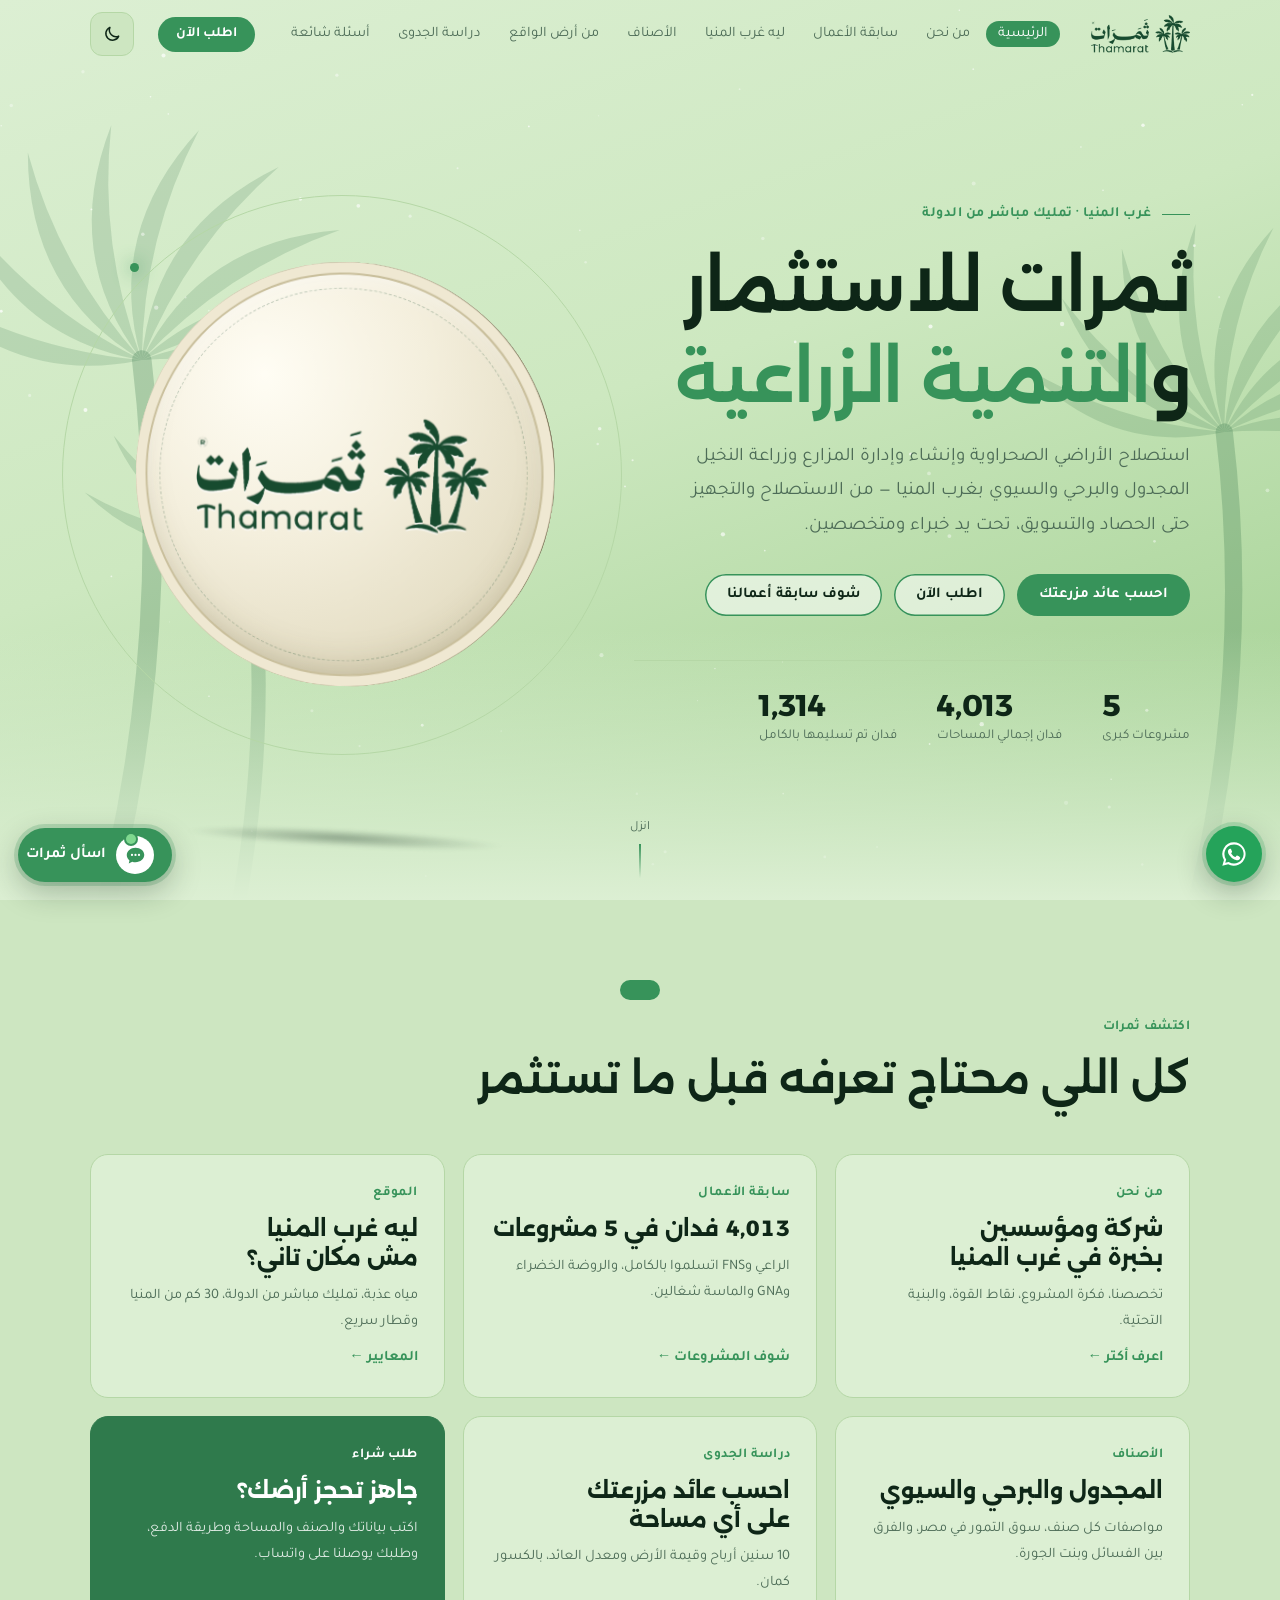
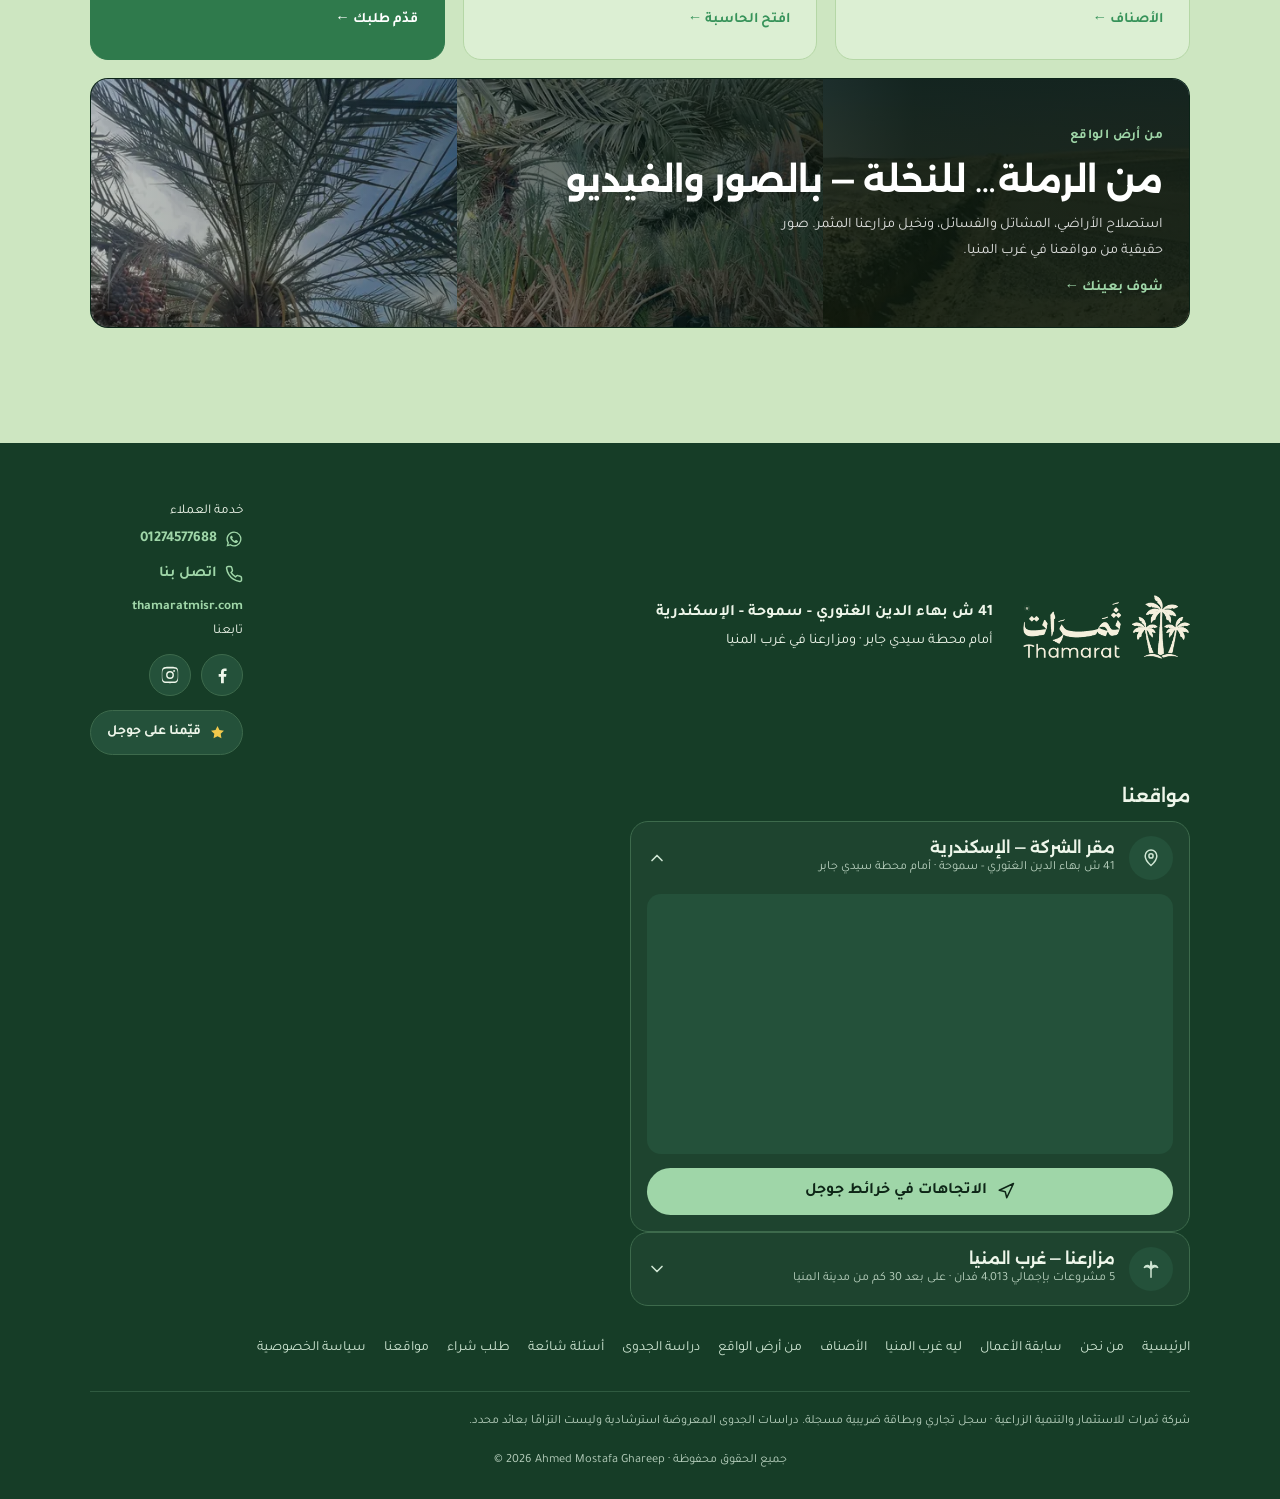
==== commit f8e95b23: "شيل «تكاثر أمهات النخيل» من الموقع Co-Authored-By: Claude Opus 5.5 <noreply@anthropic.com> Claude-Se" ====
--- a/index.html
+++ b/index.html
@@ -21,7 +21,7 @@
 <style>:root{padding-top:env(safe-area-inset-top,0px);padding-bottom:env(safe-area-inset-bottom,0px)}body{margin:0}[hidden]{display:none!important}</style>
 <title>ثمرات Thamarat للاستثمار والتنمية الزراعية — تمليك أراضي نخيل بغرب المنيا</title>
 <meta name="description" content="شركة ثمرات (Thamarat) للاستثمار والتنمية الزراعية — تمليك أراضي نخيل بغرب المنيا وحاسبة جدوى للمجدول والبرحي والسيوي">
-<script type="application/ld+json">{"@context": "https://schema.org", "@type": "LocalBusiness", "@id": "https://thamaratmisr.com/#org", "name": "ثمرات للاستثمار والتنمية الزراعية", "alternateName": "Thamarat", "url": "https://thamaratmisr.com/", "logo": "https://thamaratmisr.com/assets/logo-green.png", "image": "https://thamaratmisr.com/assets/og.jpg", "description": "تمليك أراضي نخيل بغرب المنيا وإدارة كاملة للمزرعة: زراعة وتكاثر أمهات النخيل المجدول والبرحي والسيوي واستصلاح الأراضي الصحراوية.", "telephone": "+201274577688", "address": {"@type": "PostalAddress", "streetAddress": "41 ش بهاء الدين الغتوري، سموحة (أمام محطة سيدي جابر)", "addressLocality": "الإسكندرية", "addressRegion": "الإسكندرية", "postalCode": "5432065", "addressCountry": "EG"}, "areaServed": "EG", "sameAs": ["https://www.facebook.com/share/1E4bqBVQXa/", "https://www.instagram.com/thamratinvestement/"]}</script>
+<script type="application/ld+json">{"@context": "https://schema.org", "@type": "LocalBusiness", "@id": "https://thamaratmisr.com/#org", "name": "ثمرات للاستثمار والتنمية الزراعية", "alternateName": "Thamarat", "url": "https://thamaratmisr.com/", "logo": "https://thamaratmisr.com/assets/logo-green.png", "image": "https://thamaratmisr.com/assets/og.jpg", "description": "تمليك أراضي نخيل بغرب المنيا وإدارة كاملة للمزرعة: زراعة النخيل المجدول والبرحي والسيوي واستصلاح الأراضي الصحراوية.", "telephone": "+201274577688", "address": {"@type": "PostalAddress", "streetAddress": "41 ش بهاء الدين الغتوري، سموحة (أمام محطة سيدي جابر)", "addressLocality": "الإسكندرية", "addressRegion": "الإسكندرية", "postalCode": "5432065", "addressCountry": "EG"}, "areaServed": "EG", "sameAs": ["https://www.facebook.com/share/1E4bqBVQXa/", "https://www.instagram.com/thamratinvestement/"]}</script>
 <link rel="preconnect" href="https://fonts.googleapis.com">
 <link rel="preconnect" href="https://fonts.gstatic.com" crossorigin>
 <link rel="stylesheet" href="https://fonts.googleapis.com/css2?family=Alexandria:wght@400;500;600;700&family=Tajawal:wght@400;500;700;800&display=swap">
@@ -520,7 +520,7 @@
     <div>
       <div class="eyebrow">غرب المنيا · تمليك مباشر من الدولة</div>
       <h1>ثمرات للاستثمار<br>و<em>التنمية الزراعية</em></h1>
-      <p class="lede">استصلاح الأراضي الصحراوية وإنشاء وإدارة المزارع وزراعة وتكاثر أمهات النخيل المجدول والبرحي والسيوي بغرب المنيا — من الاستصلاح والتجهيز حتى الحصاد والتسويق، تحت يد خبراء ومتخصصين.</p>
+      <p class="lede">استصلاح الأراضي الصحراوية وإنشاء وإدارة المزارع وزراعة النخيل المجدول والبرحي والسيوي بغرب المنيا — من الاستصلاح والتجهيز حتى الحصاد والتسويق، تحت يد خبراء ومتخصصين.</p>
       <div class="ctas">
         <a class="btn" href="/calc">احسب عائد مزرعتك</a>
         <a class="btn ghost" href="/order">اطلب الآن</a>
@@ -569,7 +569,7 @@
       <div class="pane rv">
         <h3>تخصص الشركة</h3>
         <ol>
-          <li>زراعة وتكاثر أمهات النخيل المجدول والبرحي والسيوي بغرب المنيا.</li>
+          <li>زراعة النخيل المجدول والبرحي والسيوي بغرب المنيا.</li>
           <li>استصلاح الأراضي الصحراوية وإنشاء وإدارة المزارع.</li>
         </ol>
       </div>
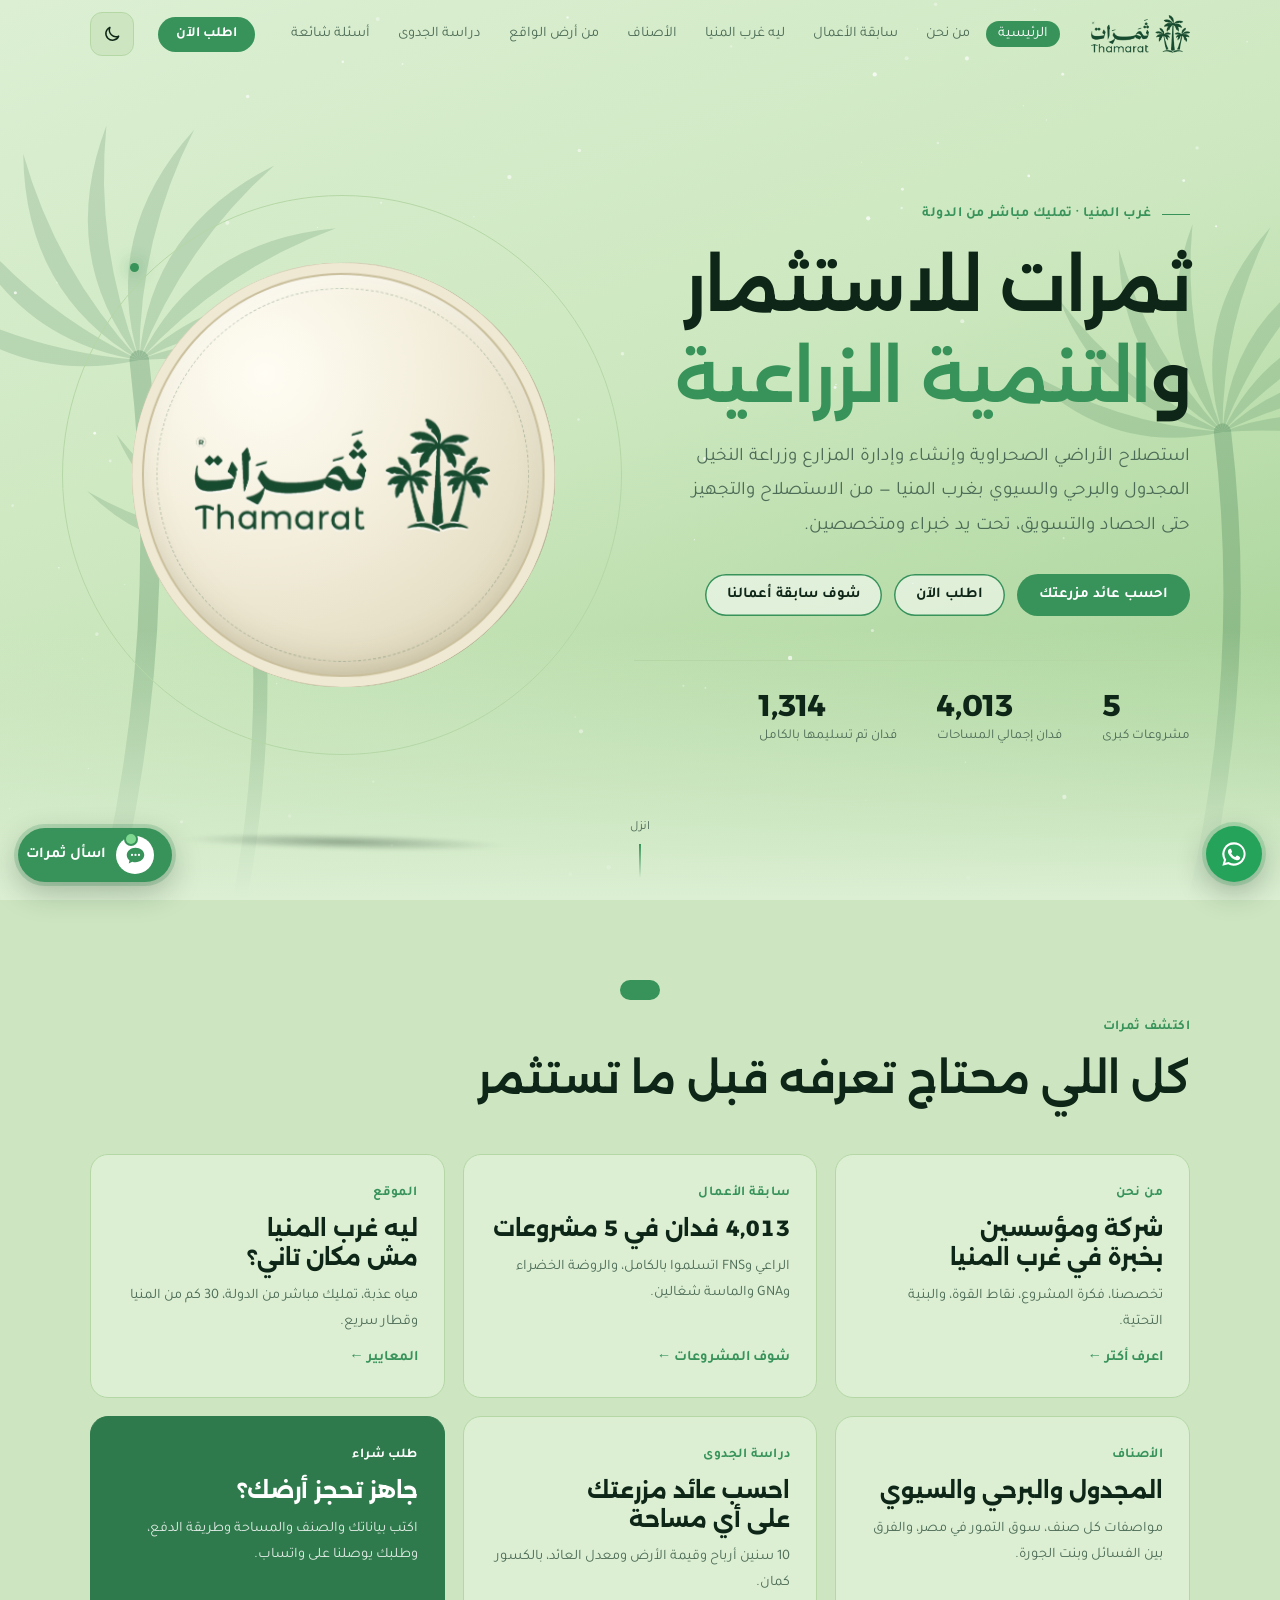
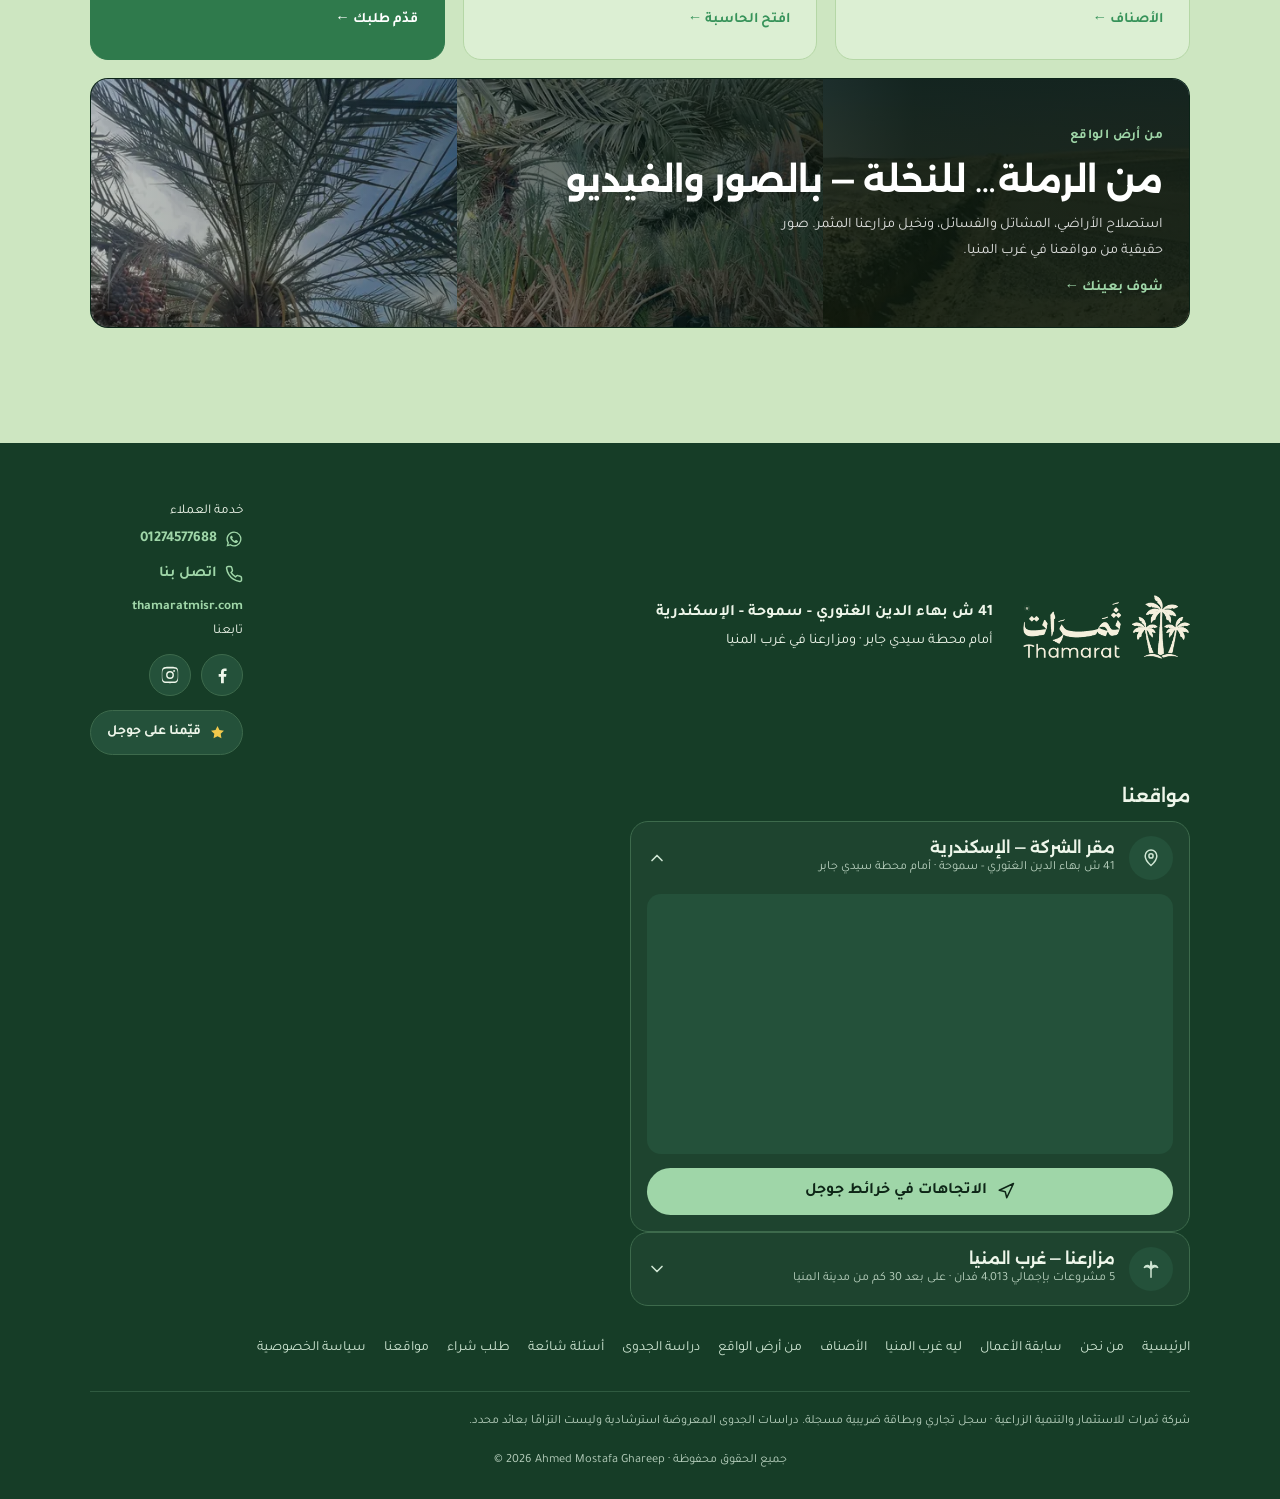
==== commit 02a0081a: "صفحة من أرض الواقع: إضافة قسم «الفسائل في الأرض» بـ18 فيديو حقيقي للفسائل Co-Authored-By: Claude Opu" ====
--- a/index.html
+++ b/index.html
@@ -954,6 +954,15 @@
       <div class="fx-hs-bar"><b></b></div>
     </div>
   </div>
+  <div class="wrap fx-grow-w">
+    <div class="fx-grow-h rv">
+      <span class="eyebrow-n">الفسائل في الأرض</span>
+      <h3>من الفسيلة… للنخلة في أرضنا</h3>
+      <p>فيديوهات حقيقية من مواقعنا في غرب المنيا: الفسيلة وهي لسه نازلة الأرض متحزّمة وعلى خط ري بالتنقيط، لحد ما تكبر وتفرد سعفها.</p>
+    </div>
+    <div class="fx-grow" id="fx-grow"></div>
+    <div class="fx-more" id="fx-grow-more" hidden><button class="btn" type="button">شوف فيديوهات أكتر</button></div>
+  </div>
 </section>
 
 <section class="fx-ch fx-farms" id="fx-farms">
--- a/assets/field.css
+++ b/assets/field.css
@@ -209,3 +209,24 @@
 .fx-lb .stage{overflow:hidden}
 .fx-lb .stage img,.fx-lb .stage video{max-height:calc(100svh - 150px - env(safe-area-inset-top,0px) - env(safe-area-inset-bottom,0px))}
 @media (max-width:640px){.fx-lb .stage img,.fx-lb .stage video{max-height:calc(100svh - 210px)}}
+
+/* ---------- الفسائل في الأرض: شبكة فيديوهات طولية ---------- */
+.fx-grow-w{padding-top:clamp(60px,8vw,110px);padding-bottom:clamp(60px,8vw,100px)}
+.fx-grow-h{max-width:640px;margin-bottom:34px}
+.fx-grow-h h3{font:600 clamp(26px,3.2vw,40px)/1.25 var(--display);margin:8px 0 10px;color:var(--ink)}
+.fx-grow-h p{color:var(--muted);font-size:16px;margin:0}
+.fx-grow{display:grid;grid-template-columns:repeat(6,1fr);gap:14px}
+@media (max-width:1100px){.fx-grow{grid-template-columns:repeat(4,1fr)}}
+@media (max-width:700px){.fx-grow{grid-template-columns:repeat(2,1fr);gap:10px}}
+.fx-gv{margin:0;position:relative;aspect-ratio:3/4;border-radius:18px;overflow:hidden;background:var(--canopy);cursor:pointer;box-shadow:0 18px 34px -24px rgba(16,41,27,.6)}
+.fx-gv video{width:100%;height:100%;object-fit:cover;display:block;transition:transform .9s}
+.fx-gv:hover video{transform:scale(1.06)}
+.fx-gv:nth-child(even){translate:0 18px}
+@media (max-width:700px){.fx-gv{border-radius:14px}.fx-gv:nth-child(even){translate:none}}
+.fx-gv .play{position:absolute;top:10px;inset-inline-end:10px;width:30px;height:30px;border-radius:50%;background:rgba(255,255,255,.88);display:grid;place-items:center;pointer-events:none}
+.fx-gv .play svg{width:14px;height:14px;fill:#1c6239;margin-left:2px}
+.fx-gv figcaption{position:absolute;inset-inline:0;bottom:0;padding:30px 12px 11px;font-size:13px;color:#fff;background:linear-gradient(transparent,rgba(5,20,12,.85))}
+.fx-gv:focus-visible{outline:3px solid var(--leaf);outline-offset:3px}
+#fx-grow-more{margin-top:26px}
+#fx-grow-more .btn{background:transparent;color:var(--sprout);box-shadow:inset 0 0 0 1.5px var(--canopy)}
+@media (prefers-reduced-motion:reduce){.fx-gv video{transition:none}}
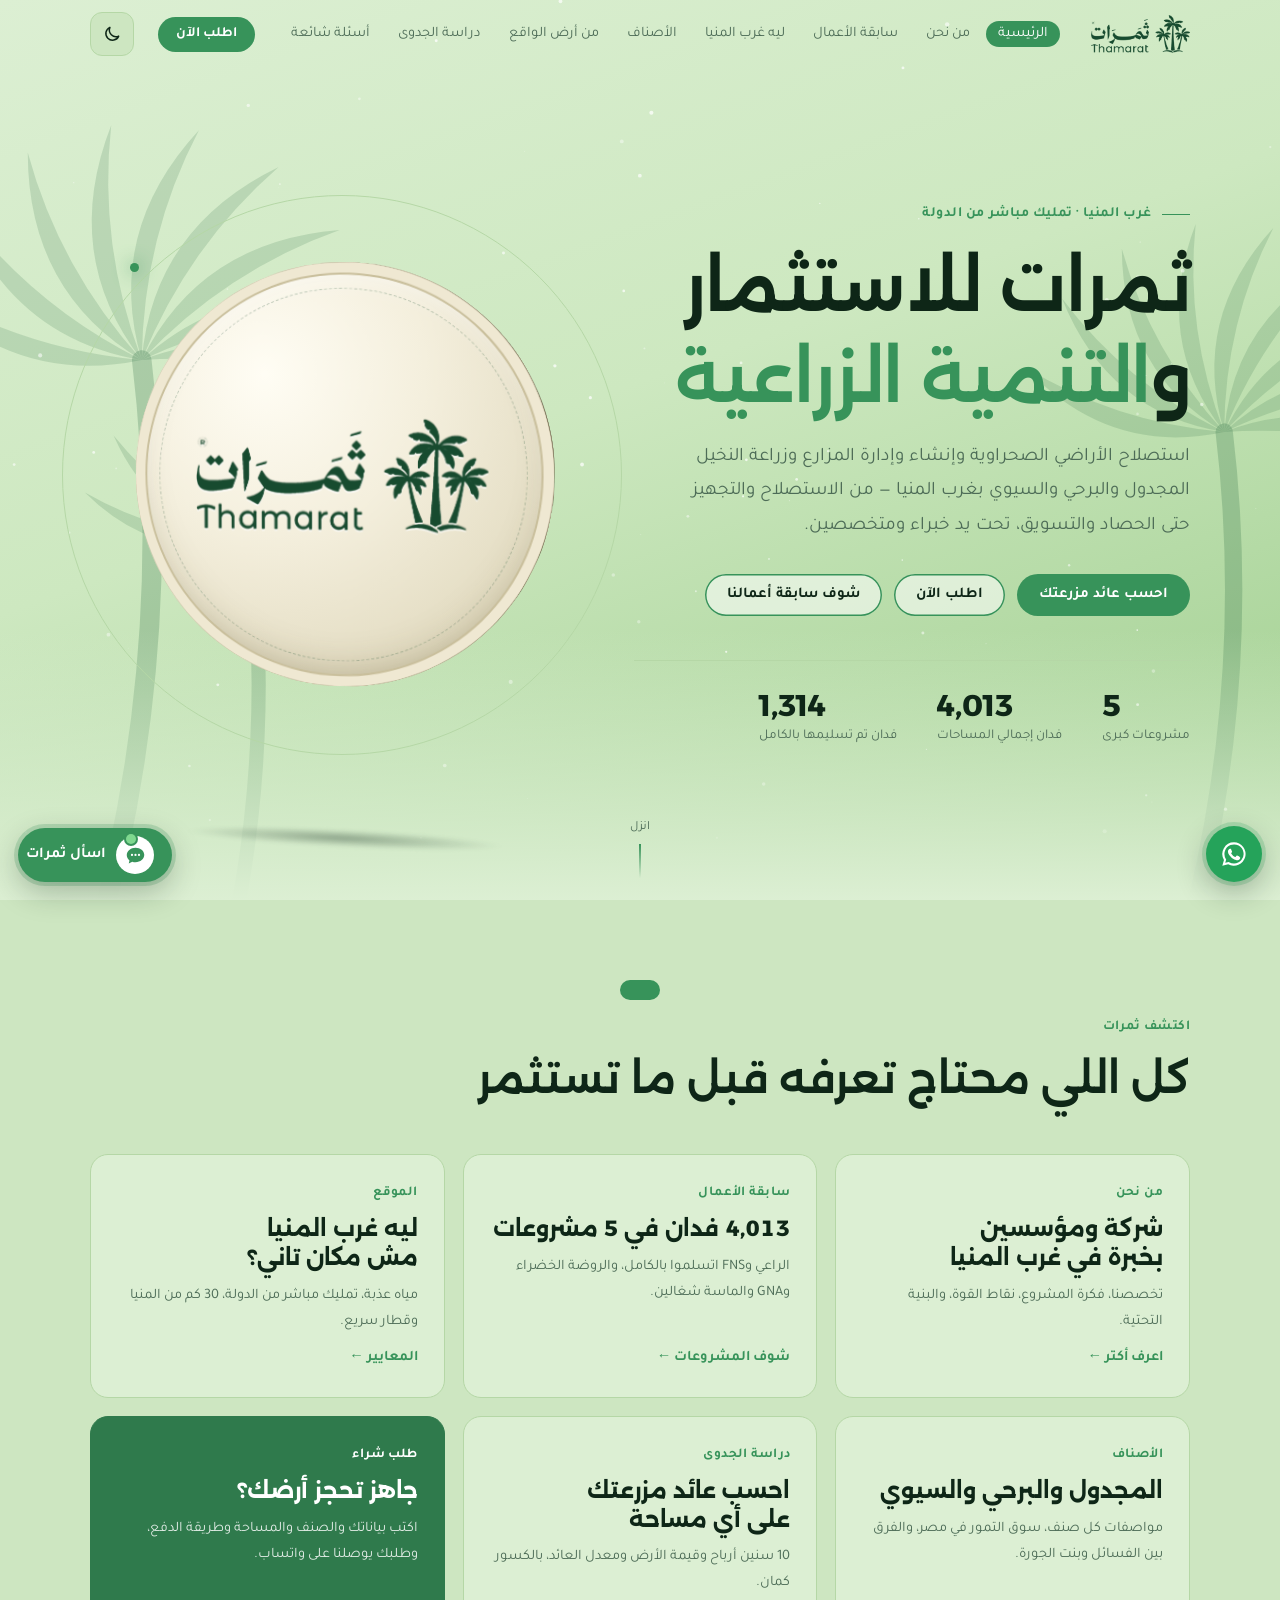
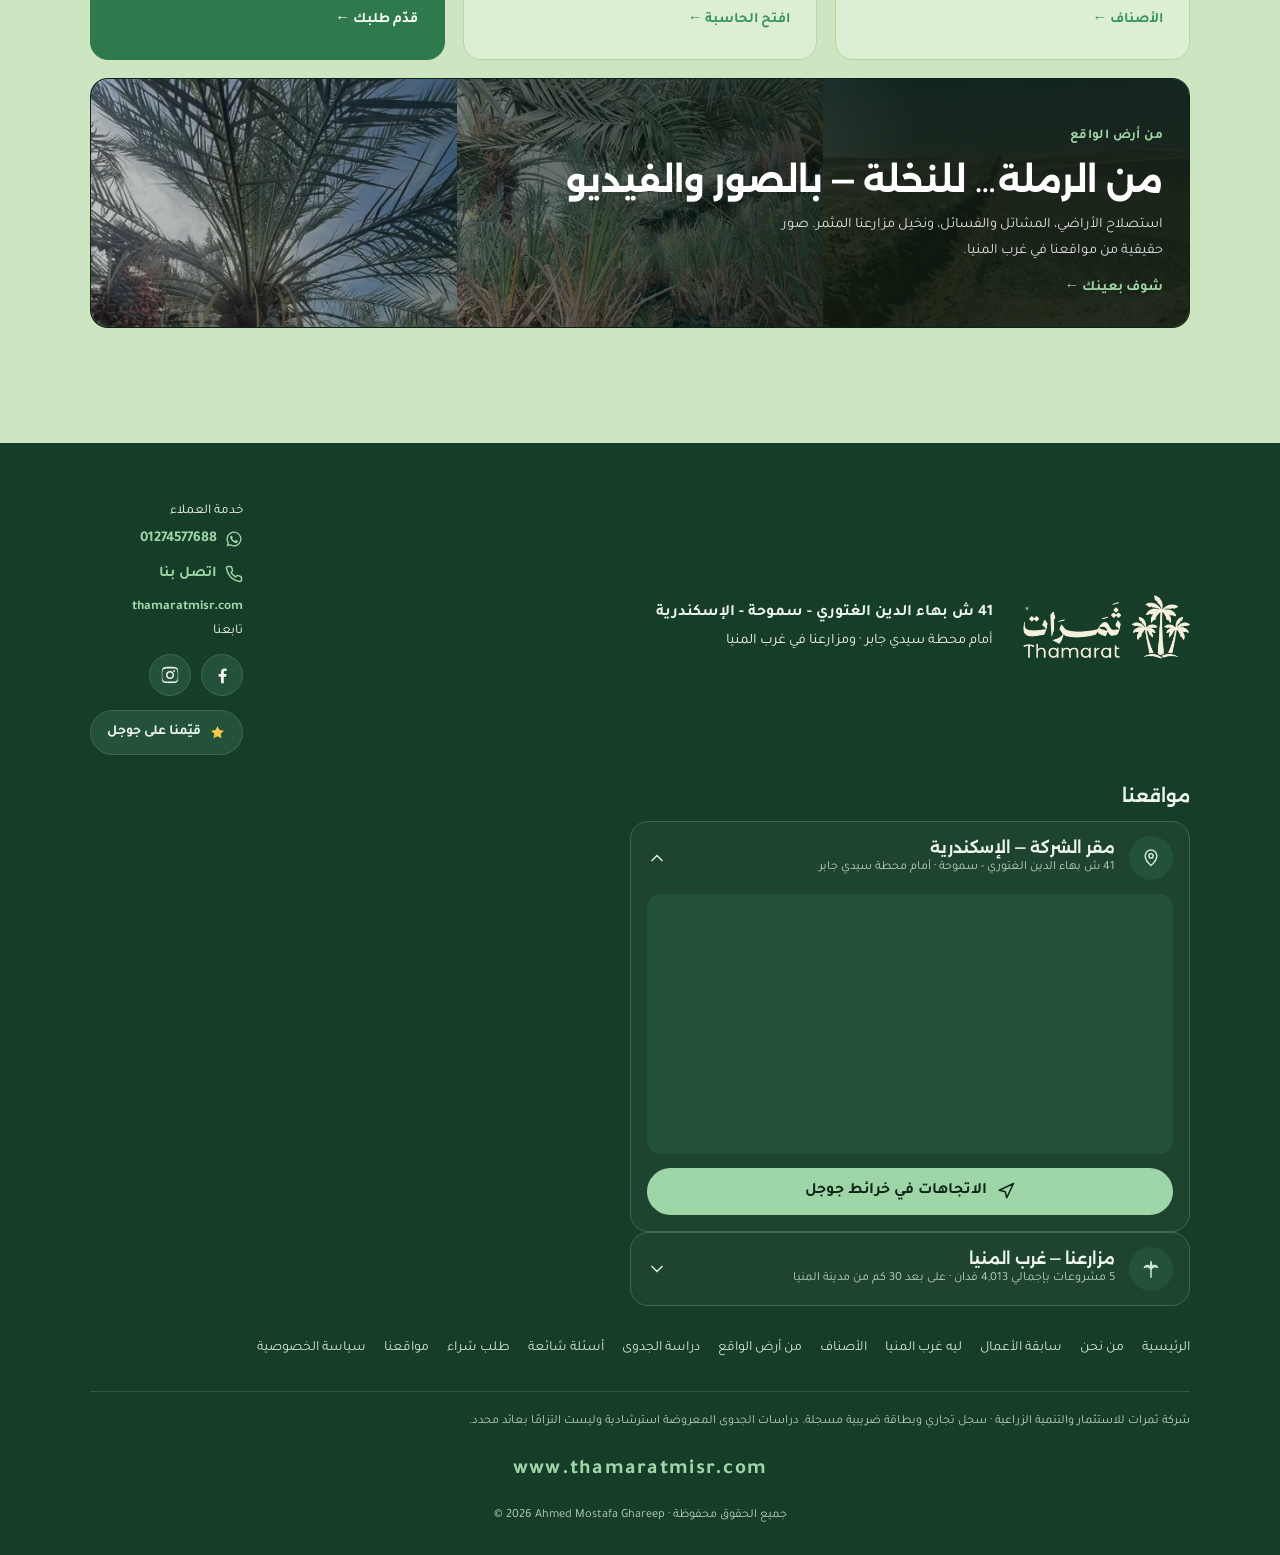
==== commit 6b245420: "لوجو ثمرات على كل صور وفيديوهات الموقع، اسم الموقع في الفوتر، وحماية من تصوير الشاشة Co-Authored-By:" ====
--- a/index.html
+++ b/index.html
@@ -340,6 +340,9 @@
 footer .site{direction:ltr;font-weight:600;color:#9fd6a8}
 footer .legal{grid-column:1/-1;border-top:1px solid #2f5a40;padding-top:18px;font-size:12.5px;color:#b7cfbd}
 footer .copy{grid-column:1/-1;text-align:center;font-size:12.5px;color:#b7cfbd;margin-top:-14px}
+footer .fdomain{grid-column:1/-1;text-align:center;margin-top:-12px}
+footer .fdomain a{display:inline-block;direction:ltr;font-weight:700;font-size:clamp(17px,2.4vw,21px);letter-spacing:.06em;color:#9fd6a8;text-decoration:none}
+footer .fdomain a:hover{color:#eef6ea}
 @media (max-width:760px){footer .wrap{grid-template-columns:1fr}}
 .toast{color:var(--on-leaf)!important;position:fixed;bottom:calc(20px + env(safe-area-inset-bottom,0px));inset-inline:0;margin:auto;width:max-content;max-width:90vw;background:var(--leaf);color:var(--forest);font-weight:600;padding:10px 20px;border-radius:99px;transform:translateY(120px);transition:transform .35s;z-index:80}
 .toast.show{transform:none}
@@ -1287,6 +1290,7 @@
     </div>
     <nav class="flinks" aria-label="روابط الموقع"><a href="/">الرئيسية</a><a href="/about">من نحن</a><a href="/works">سابقة الأعمال</a><a href="/minya">ليه غرب المنيا</a><a href="/palms">الأصناف</a><a href="/field">من أرض الواقع</a><a href="/calc">دراسة الجدوى</a><a href="/faq">أسئلة شائعة</a><a href="/order">طلب شراء</a><a href="#locations">مواقعنا</a><a href="/privacy">سياسة الخصوصية</a></nav>
     <p class="legal">شركة ثمرات للاستثمار والتنمية الزراعية · سجل تجاري وبطاقة ضريبية مسجلة. دراسات الجدوى المعروضة استرشادية وليست التزامًا بعائد محدد.</p>
+    <p class="fdomain"><a href="https://thamaratmisr.com/" dir="ltr">www.thamaratmisr.com</a></p>
     <p class="copy">جميع الحقوق محفوظة · <span dir="ltr">© <span id="cyear">2026</span> Ahmed Mostafa Ghareep</span></p>
   </div>
 </footer>
@@ -1658,6 +1662,7 @@
 </script>
 <script type="module" src="assets/intro.js"></script>
 <script src="assets/field.js"></script>
+<script src="assets/guard.js"></script>
 <script type="module" src="assets/chatbot.js"></script>
 
 </body>
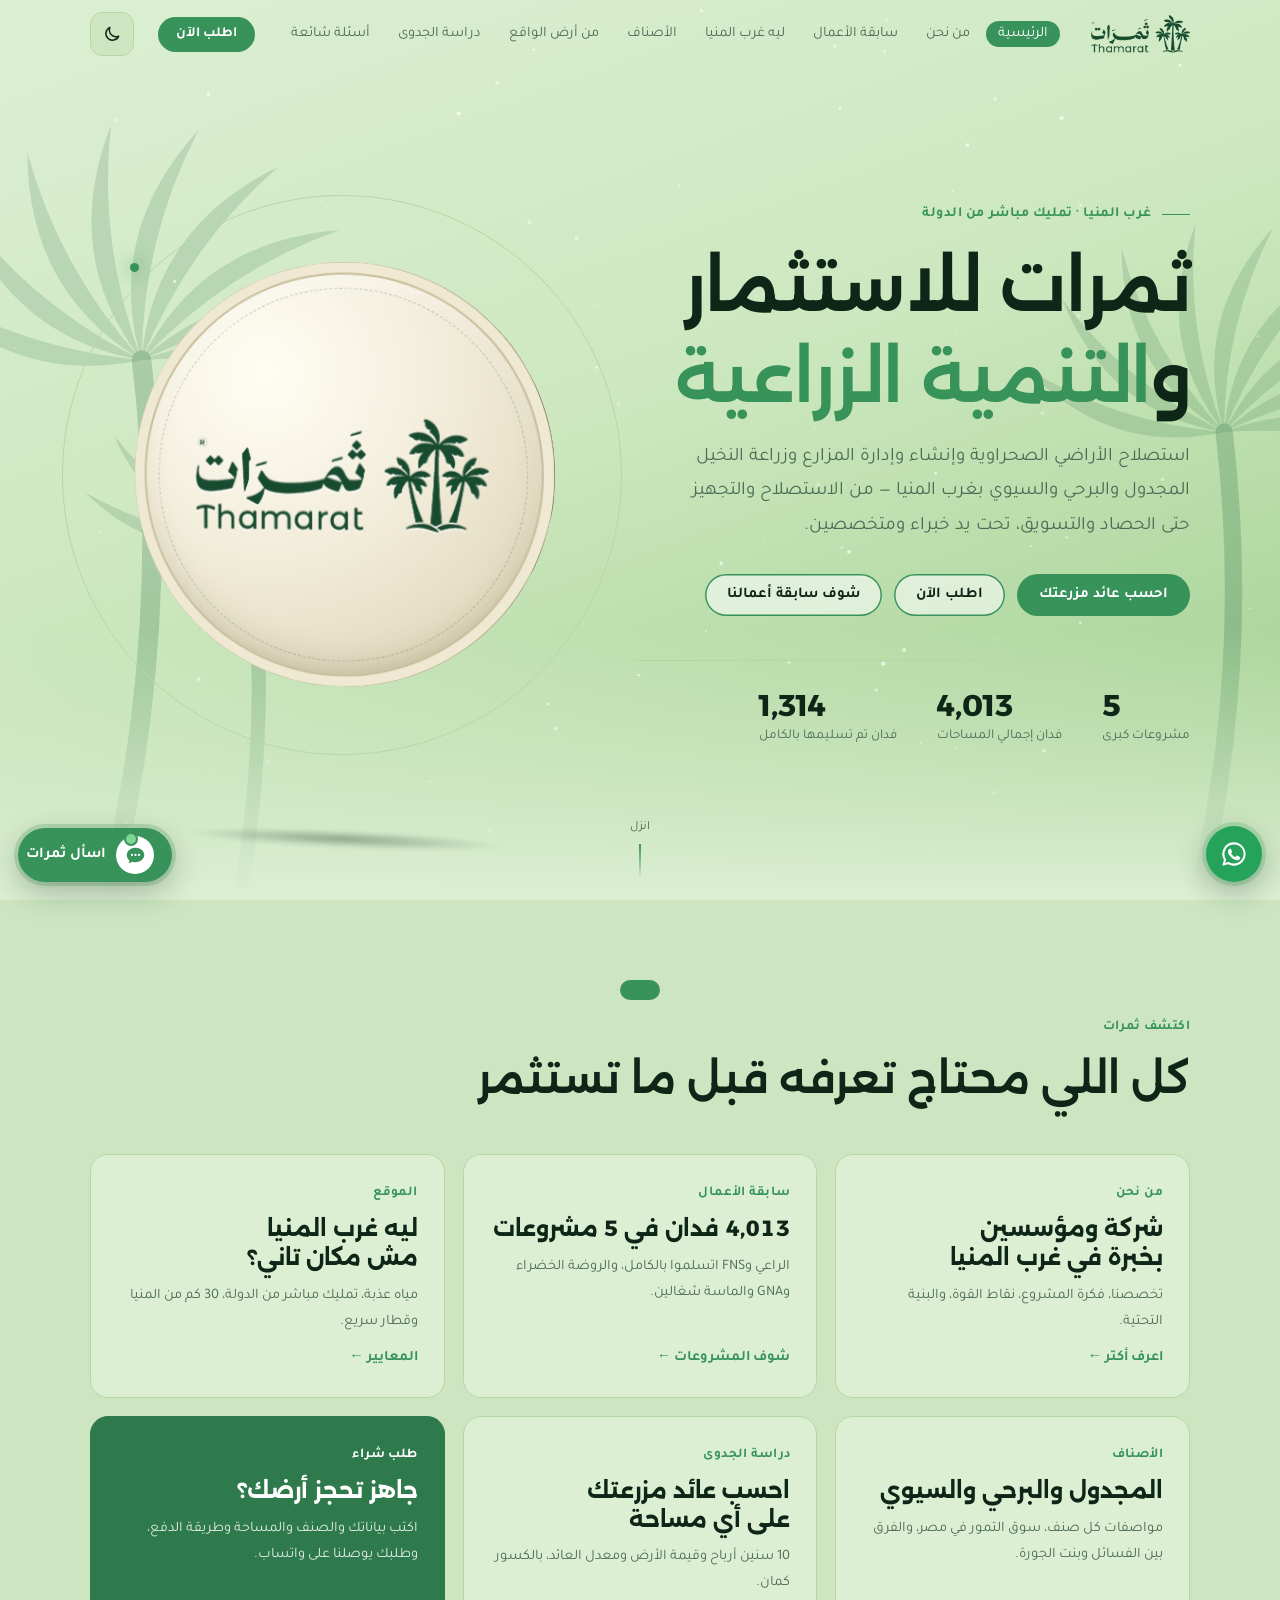
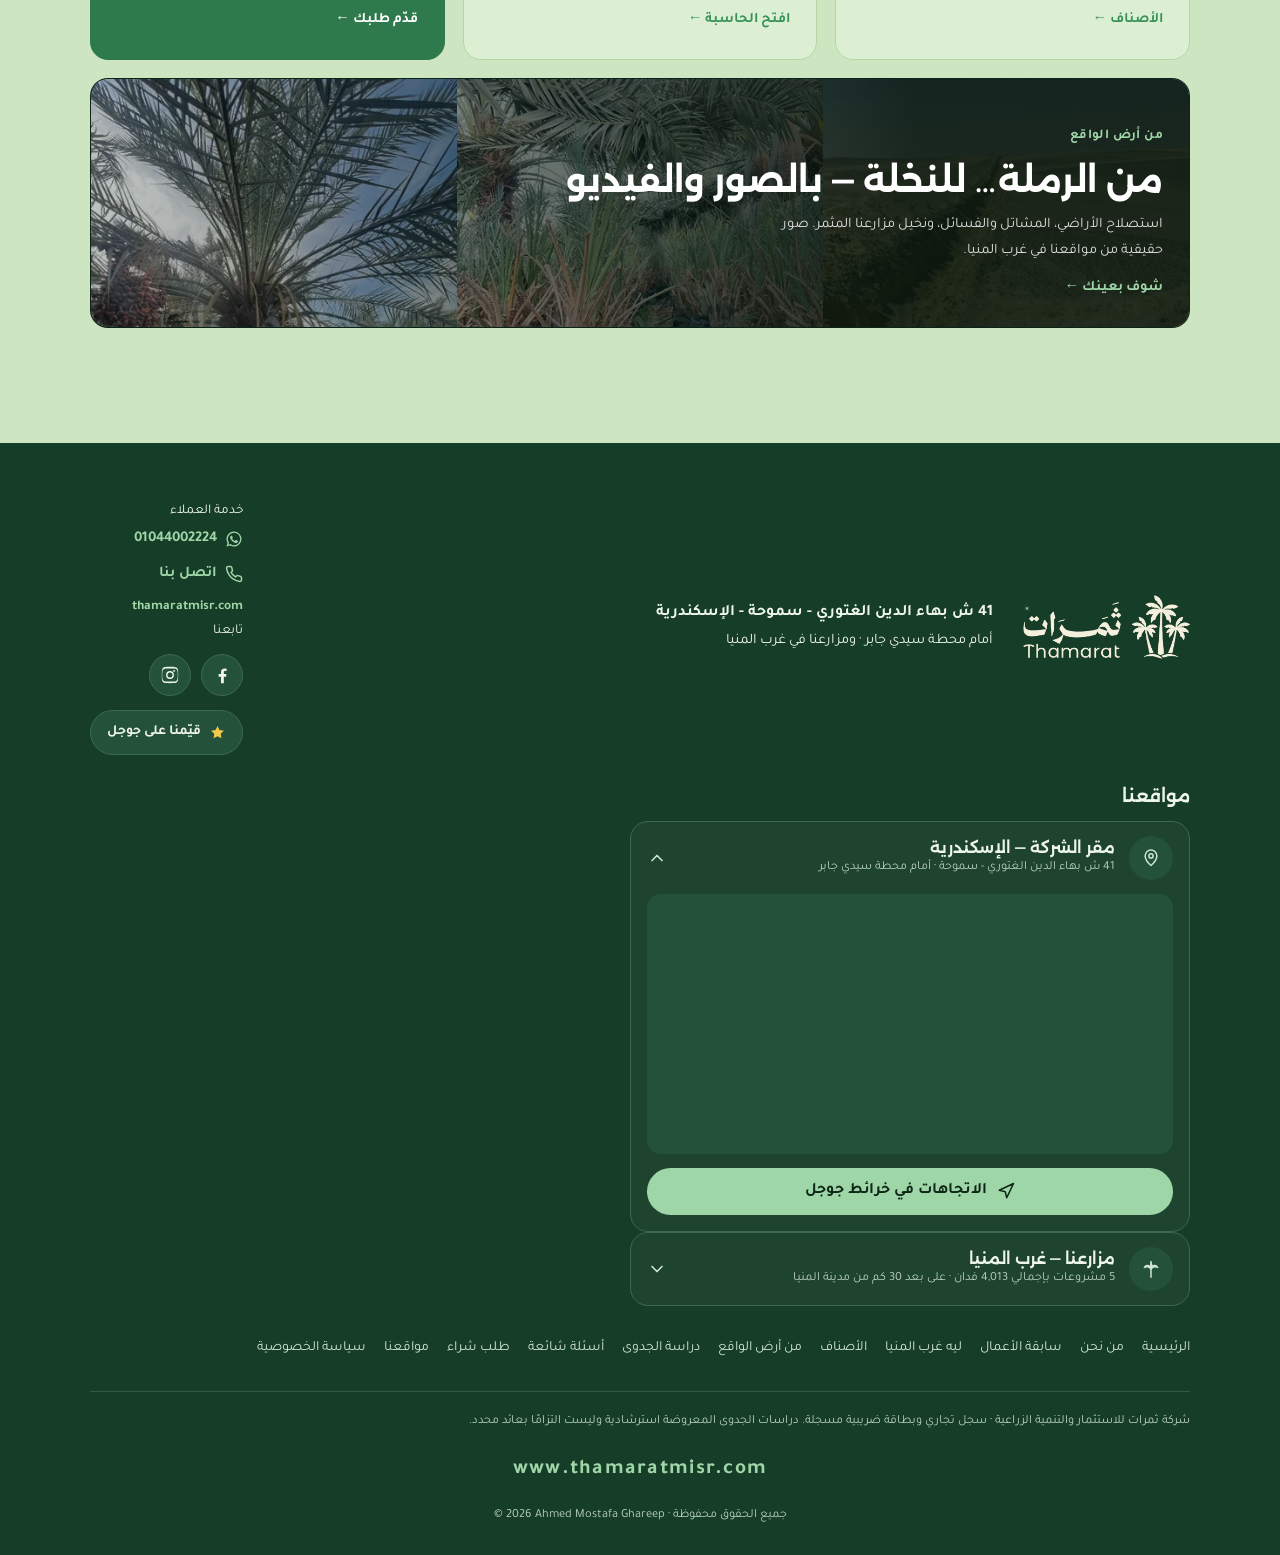
==== commit c297e5c4: "تغيير رقم الواتساب وخدمة العملاء إلى رقم الشركة 01044002224 Co-Authored-By: Claude Opus 5.5 <noreply" ====
--- a/index.html
+++ b/index.html
@@ -21,7 +21,7 @@
 <style>:root{padding-top:env(safe-area-inset-top,0px);padding-bottom:env(safe-area-inset-bottom,0px)}body{margin:0}[hidden]{display:none!important}</style>
 <title>ثمرات Thamarat للاستثمار والتنمية الزراعية — تمليك أراضي نخيل بغرب المنيا</title>
 <meta name="description" content="شركة ثمرات (Thamarat) للاستثمار والتنمية الزراعية — تمليك أراضي نخيل بغرب المنيا وحاسبة جدوى للمجدول والبرحي والسيوي">
-<script type="application/ld+json">{"@context": "https://schema.org", "@type": "LocalBusiness", "@id": "https://thamaratmisr.com/#org", "name": "ثمرات للاستثمار والتنمية الزراعية", "alternateName": "Thamarat", "url": "https://thamaratmisr.com/", "logo": "https://thamaratmisr.com/assets/logo-green.png", "image": "https://thamaratmisr.com/assets/og.jpg", "description": "تمليك أراضي نخيل بغرب المنيا وإدارة كاملة للمزرعة: زراعة النخيل المجدول والبرحي والسيوي واستصلاح الأراضي الصحراوية.", "telephone": "+201274577688", "address": {"@type": "PostalAddress", "streetAddress": "41 ش بهاء الدين الغتوري، سموحة (أمام محطة سيدي جابر)", "addressLocality": "الإسكندرية", "addressRegion": "الإسكندرية", "postalCode": "5432065", "addressCountry": "EG"}, "areaServed": "EG", "sameAs": ["https://www.facebook.com/share/1E4bqBVQXa/", "https://www.instagram.com/thamratinvestement/"]}</script>
+<script type="application/ld+json">{"@context": "https://schema.org", "@type": "LocalBusiness", "@id": "https://thamaratmisr.com/#org", "name": "ثمرات للاستثمار والتنمية الزراعية", "alternateName": "Thamarat", "url": "https://thamaratmisr.com/", "logo": "https://thamaratmisr.com/assets/logo-green.png", "image": "https://thamaratmisr.com/assets/og.jpg", "description": "تمليك أراضي نخيل بغرب المنيا وإدارة كاملة للمزرعة: زراعة النخيل المجدول والبرحي والسيوي واستصلاح الأراضي الصحراوية.", "telephone": "+201044002224", "address": {"@type": "PostalAddress", "streetAddress": "41 ش بهاء الدين الغتوري، سموحة (أمام محطة سيدي جابر)", "addressLocality": "الإسكندرية", "addressRegion": "الإسكندرية", "postalCode": "5432065", "addressCountry": "EG"}, "areaServed": "EG", "sameAs": ["https://www.facebook.com/share/1E4bqBVQXa/", "https://www.instagram.com/thamratinvestement/"]}</script>
 <link rel="preconnect" href="https://fonts.googleapis.com">
 <link rel="preconnect" href="https://fonts.gstatic.com" crossorigin>
 <link rel="stylesheet" href="https://fonts.googleapis.com/css2?family=Alexandria:wght@400;500;600;700&family=Tajawal:wght@400;500;700;800&display=swap">
@@ -1124,13 +1124,13 @@
     <div class="rv">
       <h3>الحجز</h3>
       <div class="qs">
-      <details class="qa"><summary>أحجز إزاي؟</summary><div class="ans"><p>افتح <a href="/order">طلب الشراء</a>، واكتب بياناتك والصنف والمساحة، ودوس «إرسال الطلب على واتساب». الطلب هيوصل لخدمة العملاء بكل تفاصيله وهيتواصلوا معاك.</p><p>أو كلّمنا مباشرة واتساب <b dir="ltr">01274577688</b>.</p></div></details>
+      <details class="qa"><summary>أحجز إزاي؟</summary><div class="ans"><p>افتح <a href="/order">طلب الشراء</a>، واكتب بياناتك والصنف والمساحة، ودوس «إرسال الطلب على واتساب». الطلب هيوصل لخدمة العملاء بكل تفاصيله وهيتواصلوا معاك.</p><p>أو كلّمنا مباشرة واتساب <b dir="ltr">01044002224</b>.</p></div></details>
       </div>
     </div>
     </div>
     <div class="faq-cta rv">
       <p>عندك سؤال تاني؟</p>
-      <a class="btn" href="https://wa.me/201274577688" target="_blank" rel="noopener">اسألنا على واتساب</a>
+      <a class="btn" href="https://wa.me/201044002224" target="_blank" rel="noopener">اسألنا على واتساب</a>
       <a class="btn ghost" href="/order">اطلب الآن</a>
     </div>
     <p class="rate-line rv">زرت مزرعتنا أو اتعاملت معانا؟ <a href="https://g.page/r/CfLIB1ShKkL4EBM/review" target="_blank" rel="noopener">شاركنا تقييمك على جوجل ★</a></p>
@@ -1157,7 +1157,7 @@
       <h3>٤. التخزين في المتصفح</h3>
       <p>الموقع بيفتكر اختيارك للوضع الليلي أو النهاري في متصفحك بس، ومش بيستخدم كوكيز للإعلانات أو التتبّع.</p>
       <h3>٥. حقك في بياناتك</h3>
-      <p>لو بعتلنا بياناتك وعايز تعدّلها أو تمسحها من عندنا، كلّمنا على واتساب <a href="https://wa.me/201274577688" target="_blank" rel="noopener" dir="ltr">01274577688</a> وهننفّذ طلبك.</p>
+      <p>لو بعتلنا بياناتك وعايز تعدّلها أو تمسحها من عندنا، كلّمنا على واتساب <a href="https://wa.me/201044002224" target="_blank" rel="noopener" dir="ltr">01044002224</a> وهننفّذ طلبك.</p>
       <p class="muted">شركة ثمرات للاستثمار والتنمية الزراعية · 41 ش بهاء الدين الغتوري - سموحة - الإسكندرية</p>
     </div>
   </div>
@@ -1238,7 +1238,7 @@
         <div class="thanks" id="o-thanks" hidden>
           <b>شكرًا لك!</b>
           <p>تم تجهيز طلبك. سيتم التواصل من خلال أحد ممثلي خدمة العملاء لمزيد من التفاصيل.</p>
-          <p class="note">لو واتساب ما اتفتحش، ابعت الطلب يدويًا على الرقم <span class="num" style="user-select:all">01274577688</span></p>
+          <p class="note">لو واتساب ما اتفتحش، ابعت الطلب يدويًا على الرقم <span class="num" style="user-select:all">01044002224</span></p>
           <button type="button" class="btn ghost" id="o-copy">انسخ نص الطلب</button>
         </div>
       </aside>
@@ -1256,7 +1256,7 @@
       <p class="addr">41 ش بهاء الدين الغتوري - سموحة - الإسكندرية</p>
       <p>أمام محطة سيدي جابر · ومزارعنا في غرب المنيا</p>
     </div>
-    <div class="fcontact"><p>خدمة العملاء</p><div class="fcall"><a class="fwa" href="https://wa.me/201274577688" target="_blank" rel="noopener"><svg viewBox="0 0 24 24" aria-hidden="true"><path d="M12 2a10 10 0 0 0-8.6 15.1L2 22l5-1.3A10 10 0 1 0 12 2zm0 18.2a8.2 8.2 0 0 1-4.2-1.2l-.3-.2-3 .8.8-2.9-.2-.3A8.2 8.2 0 1 1 12 20.2zm4.5-6.1c-.2-.1-1.5-.7-1.7-.8s-.4-.1-.6.1-.7.8-.8 1-.3.2-.5.1a6.7 6.7 0 0 1-3.3-2.9c-.3-.4.2-.4.7-1.4a.5.5 0 0 0 0-.4l-.8-1.8c-.2-.5-.4-.4-.6-.4h-.5a1 1 0 0 0-.7.3 2.9 2.9 0 0 0-.9 2.2 5.1 5.1 0 0 0 1.1 2.7 11.6 11.6 0 0 0 4.4 3.9c1.6.7 2.3.8 3.1.6a2.7 2.7 0 0 0 1.7-1.2 2.2 2.2 0 0 0 .2-1.2c-.1-.1-.3-.2-.6-.3z"/></svg><span dir="ltr">01274577688</span></a><a class="ftel" href="tel:+201274577688"><svg viewBox="0 0 24 24" fill="none" stroke="currentColor" stroke-width="2" stroke-linecap="round" stroke-linejoin="round" aria-hidden="true"><path d="M22 16.9v3a2 2 0 0 1-2.2 2 19.8 19.8 0 0 1-8.6-3.1 19.5 19.5 0 0 1-6-6A19.8 19.8 0 0 1 2.1 4.2 2 2 0 0 1 4.1 2h3a2 2 0 0 1 2 1.7c.1 1 .4 1.9.7 2.8a2 2 0 0 1-.5 2.1L8 9.9a16 16 0 0 0 6 6l1.3-1.3a2 2 0 0 1 2.1-.4c.9.3 1.8.6 2.8.7a2 2 0 0 1 1.7 2z"/></svg>اتصل بنا</a></div><p><a class="site" href="https://thamaratmisr.com/">thamaratmisr.com</a></p><p>تابعنا</p><div class="social" aria-label="تابعنا"><a href="https://www.facebook.com/share/1E4bqBVQXa/" target="_blank" rel="noopener" aria-label="ثمرات على فيسبوك" title="فيسبوك"><svg viewBox="0 0 24 24" aria-hidden="true"><path d="M14.2 22v-8h2.7l.4-3.2h-3.1V8.8c0-.9.3-1.5 1.6-1.5h1.7V4.4c-.3 0-1.3-.1-2.5-.1-2.5 0-4.2 1.5-4.2 4.3v2.2H8v3.2h2.8v8z"/></svg></a><a href="https://www.instagram.com/thamratinvestement/" target="_blank" rel="noopener" aria-label="ثمرات على إنستجرام" title="إنستجرام"><svg viewBox="0 0 24 24" aria-hidden="true"><path d="M12 2.2c3.2 0 3.6 0 4.8.1 1.2.1 1.8.2 2.2.4.6.2 1 .5 1.4.9.4.4.7.8.9 1.4.2.4.4 1 .4 2.2.1 1.3.1 1.6.1 4.8s0 3.6-.1 4.8c-.1 1.2-.2 1.8-.4 2.2-.2.6-.5 1-.9 1.4-.4.4-.8.7-1.4.9-.4.2-1 .4-2.2.4-1.3.1-1.6.1-4.8.1s-3.6 0-4.8-.1c-1.2-.1-1.8-.2-2.2-.4-.6-.2-1-.5-1.4-.9-.4-.4-.7-.8-.9-1.4-.2-.4-.4-1-.4-2.2C2.2 15.6 2.2 15.2 2.2 12s0-3.6.1-4.8c.1-1.2.2-1.8.4-2.2.2-.6.5-1 .9-1.4.4-.4.8-.7 1.4-.9.4-.2 1-.4 2.2-.4C8.4 2.2 8.8 2.2 12 2.2zm0 2c-3.1 0-3.5 0-4.7.1-1.1.1-1.7.2-2.1.4-.5.2-.9.4-1.2.8-.4.3-.6.7-.8 1.2-.2.4-.3 1-.4 2.1C2.7 9.9 2.7 10.3 2.7 12s0 2.1.1 3.3c.1 1.1.2 1.7.4 2.1.2.5.4.9.8 1.2.3.4.7.6 1.2.8.4.2 1 .3 2.1.4 1.2.1 1.6.1 4.7.1s3.5 0 4.7-.1c1.1-.1 1.7-.2 2.1-.4.5-.2.9-.4 1.2-.8.4-.3.6-.7.8-1.2.2-.4.3-1 .4-2.1.1-1.2.1-1.6.1-3.3s0-2.1-.1-3.3c-.1-1.1-.2-1.7-.4-2.1-.2-.5-.4-.9-.8-1.2-.3-.4-.7-.6-1.2-.8-.4-.2-1-.3-2.1-.4-1.2-.1-1.6-.1-4.7-.1zm0 3.1a4.7 4.7 0 1 1 0 9.4 4.7 4.7 0 0 1 0-9.4zm0 7.7a3 3 0 1 0 0-6 3 3 0 0 0 0 6zm6-7.9a1.1 1.1 0 1 1-2.2 0 1.1 1.1 0 0 1 2.2 0z"/></svg></a></div><a class="rate" href="https://g.page/r/CfLIB1ShKkL4EBM/review" target="_blank" rel="noopener"><svg viewBox="0 0 24 24" aria-hidden="true"><path d="M12 2.8l2.8 5.8 6.3.9-4.6 4.4 1.1 6.3L12 17.2l-5.6 3 1.1-6.3L2.9 9.5l6.3-.9z"/></svg>قيّمنا على جوجل</a></div>
+    <div class="fcontact"><p>خدمة العملاء</p><div class="fcall"><a class="fwa" href="https://wa.me/201044002224" target="_blank" rel="noopener"><svg viewBox="0 0 24 24" aria-hidden="true"><path d="M12 2a10 10 0 0 0-8.6 15.1L2 22l5-1.3A10 10 0 1 0 12 2zm0 18.2a8.2 8.2 0 0 1-4.2-1.2l-.3-.2-3 .8.8-2.9-.2-.3A8.2 8.2 0 1 1 12 20.2zm4.5-6.1c-.2-.1-1.5-.7-1.7-.8s-.4-.1-.6.1-.7.8-.8 1-.3.2-.5.1a6.7 6.7 0 0 1-3.3-2.9c-.3-.4.2-.4.7-1.4a.5.5 0 0 0 0-.4l-.8-1.8c-.2-.5-.4-.4-.6-.4h-.5a1 1 0 0 0-.7.3 2.9 2.9 0 0 0-.9 2.2 5.1 5.1 0 0 0 1.1 2.7 11.6 11.6 0 0 0 4.4 3.9c1.6.7 2.3.8 3.1.6a2.7 2.7 0 0 0 1.7-1.2 2.2 2.2 0 0 0 .2-1.2c-.1-.1-.3-.2-.6-.3z"/></svg><span dir="ltr">01044002224</span></a><a class="ftel" href="tel:+201044002224"><svg viewBox="0 0 24 24" fill="none" stroke="currentColor" stroke-width="2" stroke-linecap="round" stroke-linejoin="round" aria-hidden="true"><path d="M22 16.9v3a2 2 0 0 1-2.2 2 19.8 19.8 0 0 1-8.6-3.1 19.5 19.5 0 0 1-6-6A19.8 19.8 0 0 1 2.1 4.2 2 2 0 0 1 4.1 2h3a2 2 0 0 1 2 1.7c.1 1 .4 1.9.7 2.8a2 2 0 0 1-.5 2.1L8 9.9a16 16 0 0 0 6 6l1.3-1.3a2 2 0 0 1 2.1-.4c.9.3 1.8.6 2.8.7a2 2 0 0 1 1.7 2z"/></svg>اتصل بنا</a></div><p><a class="site" href="https://thamaratmisr.com/">thamaratmisr.com</a></p><p>تابعنا</p><div class="social" aria-label="تابعنا"><a href="https://www.facebook.com/share/1E4bqBVQXa/" target="_blank" rel="noopener" aria-label="ثمرات على فيسبوك" title="فيسبوك"><svg viewBox="0 0 24 24" aria-hidden="true"><path d="M14.2 22v-8h2.7l.4-3.2h-3.1V8.8c0-.9.3-1.5 1.6-1.5h1.7V4.4c-.3 0-1.3-.1-2.5-.1-2.5 0-4.2 1.5-4.2 4.3v2.2H8v3.2h2.8v8z"/></svg></a><a href="https://www.instagram.com/thamratinvestement/" target="_blank" rel="noopener" aria-label="ثمرات على إنستجرام" title="إنستجرام"><svg viewBox="0 0 24 24" aria-hidden="true"><path d="M12 2.2c3.2 0 3.6 0 4.8.1 1.2.1 1.8.2 2.2.4.6.2 1 .5 1.4.9.4.4.7.8.9 1.4.2.4.4 1 .4 2.2.1 1.3.1 1.6.1 4.8s0 3.6-.1 4.8c-.1 1.2-.2 1.8-.4 2.2-.2.6-.5 1-.9 1.4-.4.4-.8.7-1.4.9-.4.2-1 .4-2.2.4-1.3.1-1.6.1-4.8.1s-3.6 0-4.8-.1c-1.2-.1-1.8-.2-2.2-.4-.6-.2-1-.5-1.4-.9-.4-.4-.7-.8-.9-1.4-.2-.4-.4-1-.4-2.2C2.2 15.6 2.2 15.2 2.2 12s0-3.6.1-4.8c.1-1.2.2-1.8.4-2.2.2-.6.5-1 .9-1.4.4-.4.8-.7 1.4-.9.4-.2 1-.4 2.2-.4C8.4 2.2 8.8 2.2 12 2.2zm0 2c-3.1 0-3.5 0-4.7.1-1.1.1-1.7.2-2.1.4-.5.2-.9.4-1.2.8-.4.3-.6.7-.8 1.2-.2.4-.3 1-.4 2.1C2.7 9.9 2.7 10.3 2.7 12s0 2.1.1 3.3c.1 1.1.2 1.7.4 2.1.2.5.4.9.8 1.2.3.4.7.6 1.2.8.4.2 1 .3 2.1.4 1.2.1 1.6.1 4.7.1s3.5 0 4.7-.1c1.1-.1 1.7-.2 2.1-.4.5-.2.9-.4 1.2-.8.4-.3.6-.7.8-1.2.2-.4.3-1 .4-2.1.1-1.2.1-1.6.1-3.3s0-2.1-.1-3.3c-.1-1.1-.2-1.7-.4-2.1-.2-.5-.4-.9-.8-1.2-.3-.4-.7-.6-1.2-.8-.4-.2-1-.3-2.1-.4-1.2-.1-1.6-.1-4.7-.1zm0 3.1a4.7 4.7 0 1 1 0 9.4 4.7 4.7 0 0 1 0-9.4zm0 7.7a3 3 0 1 0 0-6 3 3 0 0 0 0 6zm6-7.9a1.1 1.1 0 1 1-2.2 0 1.1 1.1 0 0 1 2.2 0z"/></svg></a></div><a class="rate" href="https://g.page/r/CfLIB1ShKkL4EBM/review" target="_blank" rel="noopener"><svg viewBox="0 0 24 24" aria-hidden="true"><path d="M12 2.8l2.8 5.8 6.3.9-4.6 4.4 1.1 6.3L12 17.2l-5.6 3 1.1-6.3L2.9 9.5l6.3-.9z"/></svg>قيّمنا على جوجل</a></div>
     <div class="locs" id="locations">
       <h3>مواقعنا</h3>
       <details class="hq" open>
@@ -1281,7 +1281,7 @@
         </summary>
         <div class="lbody">
           <iframe title="خريطة منطقة مزارع ثمرات بغرب المنيا" data-src="https://www.google.com/maps?q=%D8%BA%D8%B1%D8%A8+%D8%A7%D9%84%D9%85%D9%86%D9%8A%D8%A7&ll=28.02,30.55&hl=ar&z=10&output=embed" loading="lazy" referrerpolicy="no-referrer-when-downgrade" allowfullscreen></iframe>
-          <a class="dir" href="https://wa.me/201274577688?text=%D8%B9%D8%A7%D9%8A%D8%B2+%D8%A3%D8%AD%D8%AF%D8%AF+%D8%B2%D9%8A%D8%A7%D8%B1%D8%A9+%D9%84%D9%85%D8%B2%D8%A7%D8%B1%D8%B9+%D8%BA%D8%B1%D8%A8+%D8%A7%D9%84%D9%85%D9%86%D9%8A%D8%A7" target="_blank" rel="noopener">
+          <a class="dir" href="https://wa.me/201044002224?text=%D8%B9%D8%A7%D9%8A%D8%B2+%D8%A3%D8%AD%D8%AF%D8%AF+%D8%B2%D9%8A%D8%A7%D8%B1%D8%A9+%D9%84%D9%85%D8%B2%D8%A7%D8%B1%D8%B9+%D8%BA%D8%B1%D8%A8+%D8%A7%D9%84%D9%85%D9%86%D9%8A%D8%A7" target="_blank" rel="noopener">
             <svg viewBox="0 0 24 24" aria-hidden="true"><path d="M12 2a10 10 0 0 0-8.6 15.1L2 22l5-1.3A10 10 0 1 0 12 2zm0 18.2a8.2 8.2 0 0 1-4.2-1.2l-.3-.2-3 .8.8-2.9-.2-.3A8.2 8.2 0 1 1 12 20.2zm4.5-6.1c-.2-.1-1.5-.7-1.7-.8s-.4-.1-.6.1-.7.8-.8 1-.3.2-.5.1a6.7 6.7 0 0 1-3.3-2.9c-.3-.4.2-.4.7-1.4a.5.5 0 0 0 0-.4l-.8-1.8c-.2-.5-.4-.4-.6-.4h-.5a1 1 0 0 0-.7.3 2.9 2.9 0 0 0-.9 2.2 5.1 5.1 0 0 0 1.1 2.7 11.6 11.6 0 0 0 4.4 3.9c1.6.7 2.3.8 3.1.6a2.7 2.7 0 0 0 1.7-1.2 2.2 2.2 0 0 0 .2-1.2c-.1-.1-.3-.2-.6-.3z"/></svg>
             احجز زيارة للمزرعة
           </a>
@@ -1294,7 +1294,7 @@
     <p class="copy">جميع الحقوق محفوظة · <span dir="ltr">© <span id="cyear">2026</span> Ahmed Mostafa Ghareep</span></p>
   </div>
 </footer>
-<a class="wafab" href="https://wa.me/201274577688" target="_blank" rel="noopener" aria-label="كلّمنا على واتساب" title="كلّمنا على واتساب"><svg viewBox="0 0 24 24" aria-hidden="true"><path d="M12 2a10 10 0 0 0-8.6 15.1L2 22l5-1.3A10 10 0 1 0 12 2zm0 18.2a8.2 8.2 0 0 1-4.2-1.2l-.3-.2-3 .8.8-2.9-.2-.3A8.2 8.2 0 1 1 12 20.2zm4.5-6.1c-.2-.1-1.5-.7-1.7-.8s-.4-.1-.6.1-.7.8-.8 1-.3.2-.5.1a6.7 6.7 0 0 1-3.3-2.9c-.3-.4.2-.4.7-1.4a.5.5 0 0 0 0-.4l-.8-1.8c-.2-.5-.4-.4-.6-.4h-.5a1 1 0 0 0-.7.3 2.9 2.9 0 0 0-.9 2.2 5.1 5.1 0 0 0 1.1 2.7 11.6 11.6 0 0 0 4.4 3.9c1.6.7 2.3.8 3.1.6a2.7 2.7 0 0 0 1.7-1.2 2.2 2.2 0 0 0 .2-1.2c-.1-.1-.3-.2-.6-.3z"/></svg></a>
+<a class="wafab" href="https://wa.me/201044002224" target="_blank" rel="noopener" aria-label="كلّمنا على واتساب" title="كلّمنا على واتساب"><svg viewBox="0 0 24 24" aria-hidden="true"><path d="M12 2a10 10 0 0 0-8.6 15.1L2 22l5-1.3A10 10 0 1 0 12 2zm0 18.2a8.2 8.2 0 0 1-4.2-1.2l-.3-.2-3 .8.8-2.9-.2-.3A8.2 8.2 0 1 1 12 20.2zm4.5-6.1c-.2-.1-1.5-.7-1.7-.8s-.4-.1-.6.1-.7.8-.8 1-.3.2-.5.1a6.7 6.7 0 0 1-3.3-2.9c-.3-.4.2-.4.7-1.4a.5.5 0 0 0 0-.4l-.8-1.8c-.2-.5-.4-.4-.6-.4h-.5a1 1 0 0 0-.7.3 2.9 2.9 0 0 0-.9 2.2 5.1 5.1 0 0 0 1.1 2.7 11.6 11.6 0 0 0 4.4 3.9c1.6.7 2.3.8 3.1.6a2.7 2.7 0 0 0 1.7-1.2 2.2 2.2 0 0 0 .2-1.2c-.1-.1-.3-.2-.6-.3z"/></svg></a>
 <div class="toast" id="toast" role="status"></div>
 
 <script>
@@ -1595,7 +1595,7 @@
 function toast(t){const el=$('#toast');el.textContent=t;el.classList.add('show');clearTimeout(el._t);el._t=setTimeout(()=>el.classList.remove('show'),2200)}
 
 /* ---------- order form → WhatsApp ---------- */
-const WA='201274577688';
+const WA='201044002224';
 const of=$('#oform'),send=$('#o-send'),oerr=$('#o-err');
 const VK={'مجدول':'majdoul','برحي':'barhi','سيوي':'siwi'};
 const val=n=>{const el=of.elements[n];return (el&&el.value||'').trim()};
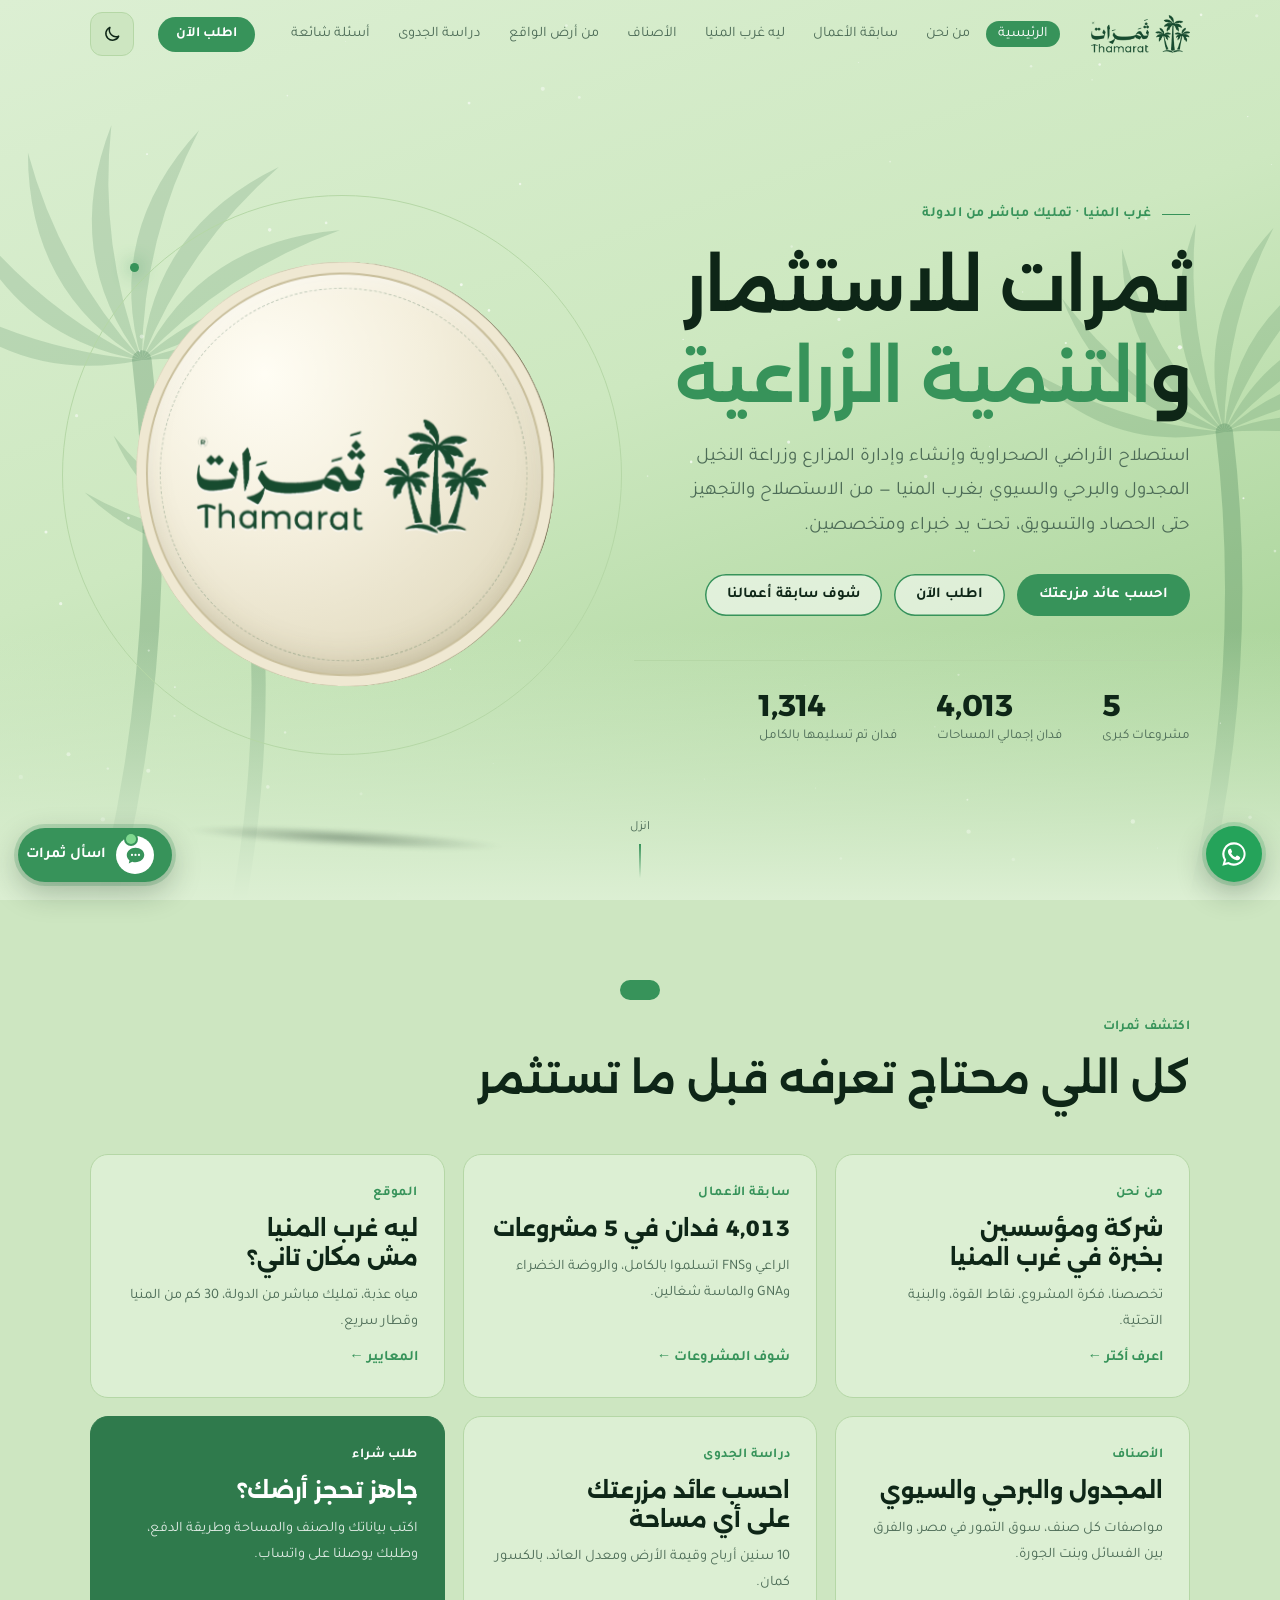
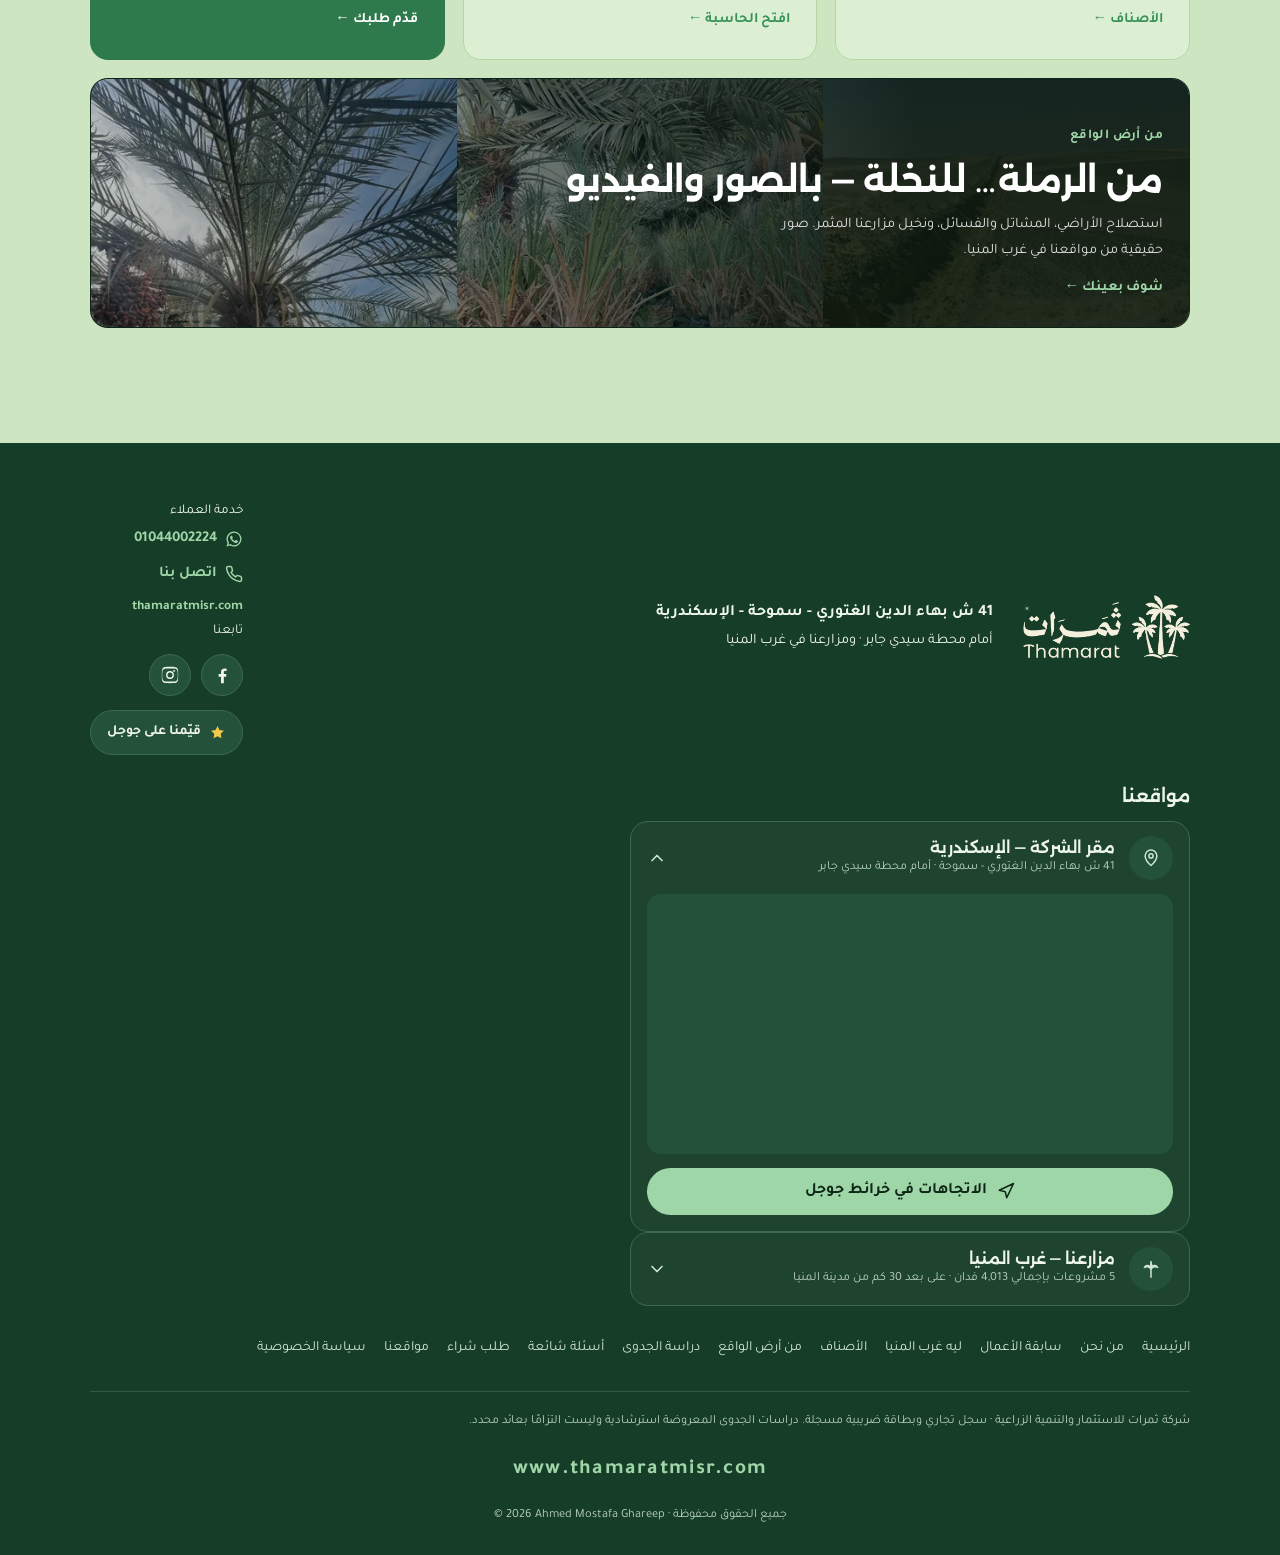
==== commit 4337074b: "تحديث أرقام دراسات الجدوى: فدان المجدول 620 ألف، إنتاج السنة الرابعة 10 كجم، كيلو البرحي 50، والفسائ" ====
--- a/index.html
+++ b/index.html
@@ -1443,12 +1443,12 @@
 const PALMS=60, SHARE=.25, CLIENT_YEARS=3, GROW=.20;
 const ORD=['الأولى','الثانية','الثالثة','الرابعة','الخامسة','السادسة','السابعة','الثامنة','التاسعة','العاشرة'];
 const V={
-  majdoul:{name:'المجدول',land:600000,price:180,offPrice:3000,
+  majdoul:{name:'المجدول',land:620000,price:180,offPrice:3000,
     care:[30000,30000,30000,35000,65000,75000,75000,85000,95000,100000],
-    kg:[0,0,0,5,15,30,50,60,70,70], off:[0,0,0,1,3,3,3,2,0,0]},
-  barhi:{name:'البرحي',land:600000,price:40,offPrice:2500,
+    kg:[0,0,0,10,15,30,50,60,70,70], off:[0,0,0,1,1,2,2,2,2,2]},
+  barhi:{name:'البرحي',land:600000,price:50,offPrice:2500,
     care:[30000,30000,30000,40000,50000,60000,65000,70000,70000,70000],
-    kg:[0,0,15,35,50,80,120,160,210,250], off:[0,0,0,1,3,3,3,2,0,0]},
+    kg:[0,0,15,35,50,80,120,160,210,250], off:[0,0,0,1,1,2,2,2,2,2]},
   siwi:{name:'السيوي',land:350000,price:35,offPrice:300,
     care:[25000,25000,25000,27000,30000,35000,40000,45000,45000,50000],
     kg:[0,0,0,15,60,120,150,150,150,150], off:[0,0,0,2,2,2,2,2,2,2]}
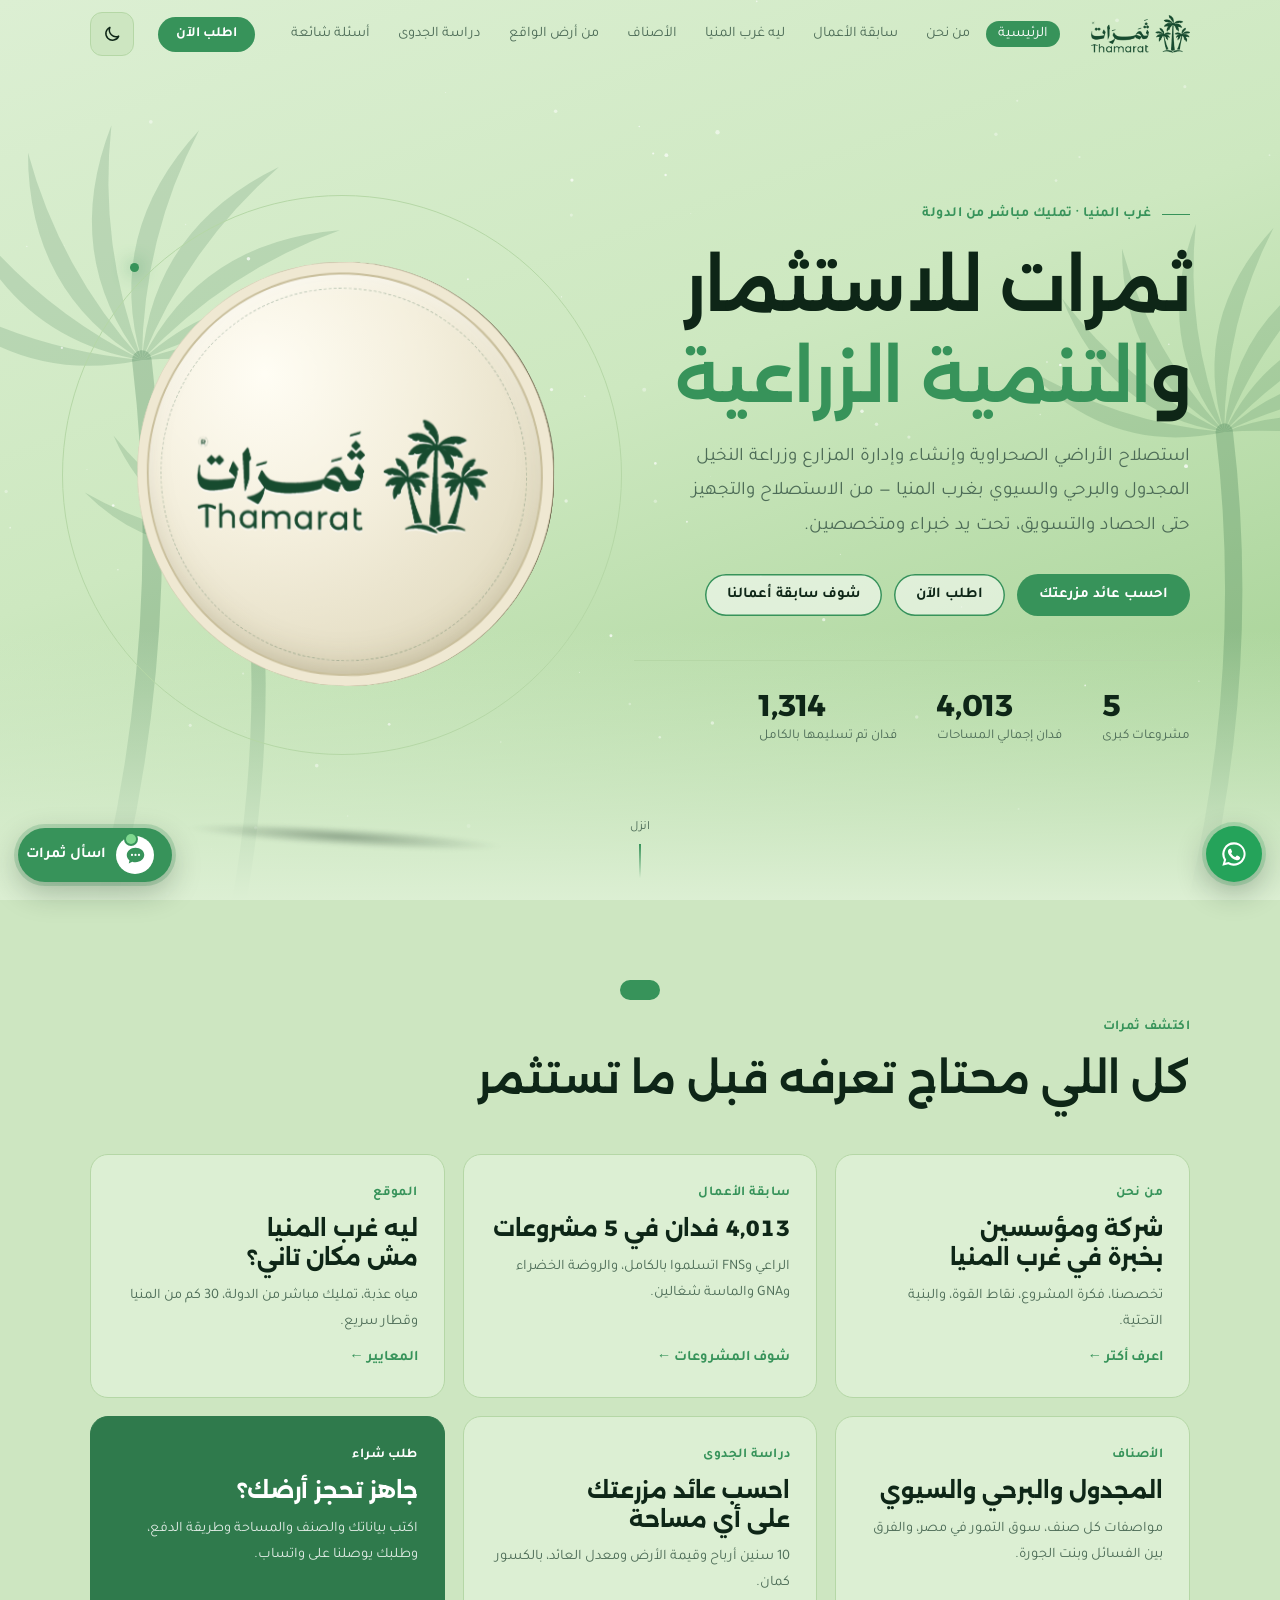
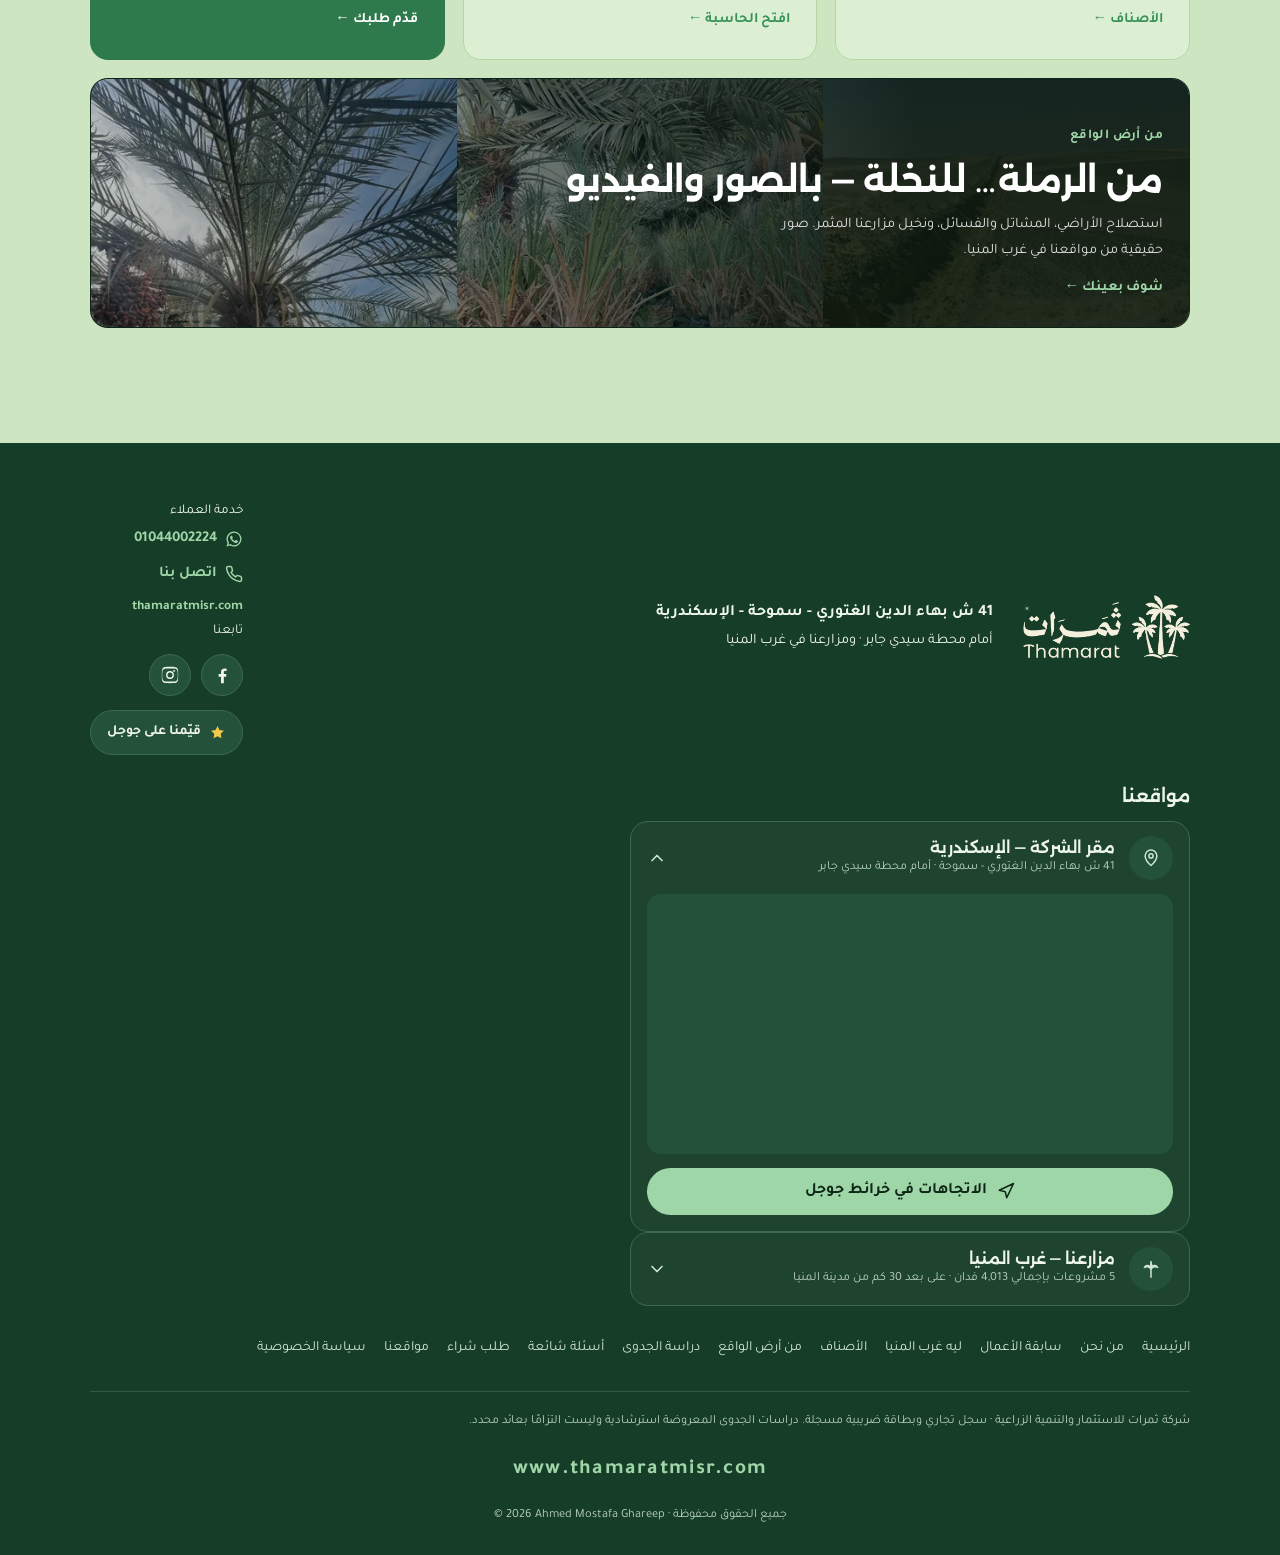
==== commit 12e06f5d: "دراسات الموقع: شيل «على المستثمر/على الشركة»، والرعاية في البرحي أول سنتين - جدول الحاسبة: الرعاية ا" ====
--- a/index.html
+++ b/index.html
@@ -1511,7 +1511,7 @@
     <div><span>سعر كيلو ${v.name}</span><b>${v.price} ج</b></div>
     <div><span>سعر الفسيلة</span><b>${money(v.offPrice)} ج</b></div>
     <div><span>عدد الفسائل للفدان</span><b>${PALMS}</b></div>
-    <div><span>الرعاية على المستثمر</span><b>أول 3 سنين</b></div>
+    <div><span>الرعاية على المستثمر</span><b>${key==='barhi'?'أول سنتين':'أول 3 سنين'}</b></div>
     <div><span>نسبة الشركة من الإيرادات (والمصروفات عليها من السنة الرابعة)</span><b>25%</b></div>
     <div><span>زيادة قيمة الأرض سنويًا</span><b>20%</b></div>`;
   $('#k-eq').textContent='(صافي أرباح التمور والفسائل + القيمة السوقية للأرض − إجمالي التكلفة) ÷ إجمالي التكلفة';
@@ -1529,7 +1529,7 @@
     if(i===0)h+=`<tr class="phase"><td colspan="9">مرحلة النمو (قبل التبشير)</td></tr>`;
     if(i===m.firstYear)h+=`<tr class="phase"><td colspan="9">مرحلة الإنتاج</td></tr>`;
     const grow=r.rev===0;
-    h+=`<tr><td>${ORD[i]}</td><td>${r.onClient?`<small class="who">على المستثمر</small> ${money(r.care)}`:'<small class="who co">على الشركة</small>'}</td>`+
+    h+=`<tr><td>${ORD[i]}</td><td>${money(r.care)}</td>`+
       (grow?`<td>-</td>${na}${na}${na}${na}${na}`:`<td>${r.kg}</td><td>${v.price}</td><td>${money(r.dates)}</td><td>${r.off||'-'}</td><td>${money(v.offPrice)}</td><td>${money(r.offs)}</td>`)+
       `<td class="net">${money(r.rev)}</td></tr>`;
   });
@@ -1544,7 +1544,7 @@
   $('#sum-sub').textContent=`${F} فدان ${v.name}`;
   $('#sumlist').innerHTML=`
     <div><span>ثمن شراء ${F} فدان</span><b>${money(m.landCost)}</b></div>
-    <div><span>مصروفات الرعاية على المستثمر حتى الإثمار</span><b>${money(m.pre)}</b></div>
+    <div><span>مصروفات الرعاية والإشراف على المستثمر ${key==='barhi'?'أول سنتين':'أول 3 سنوات'} حتى الإنتاجية</span><b>${money(m.pre)}</b></div>
     <div><span>إجمالي رأس المال المستثمر</span><b>${money(m.cost)}</b></div>
     <div><span>صافي أرباح التمور والفسائل خلال 10 سنوات</span><b>${money(m.netSum)}</b></div>
     <div><span>قيمة الأرض بعد 10 سنوات</span><b>${money(m.landAfter)}</b></div>
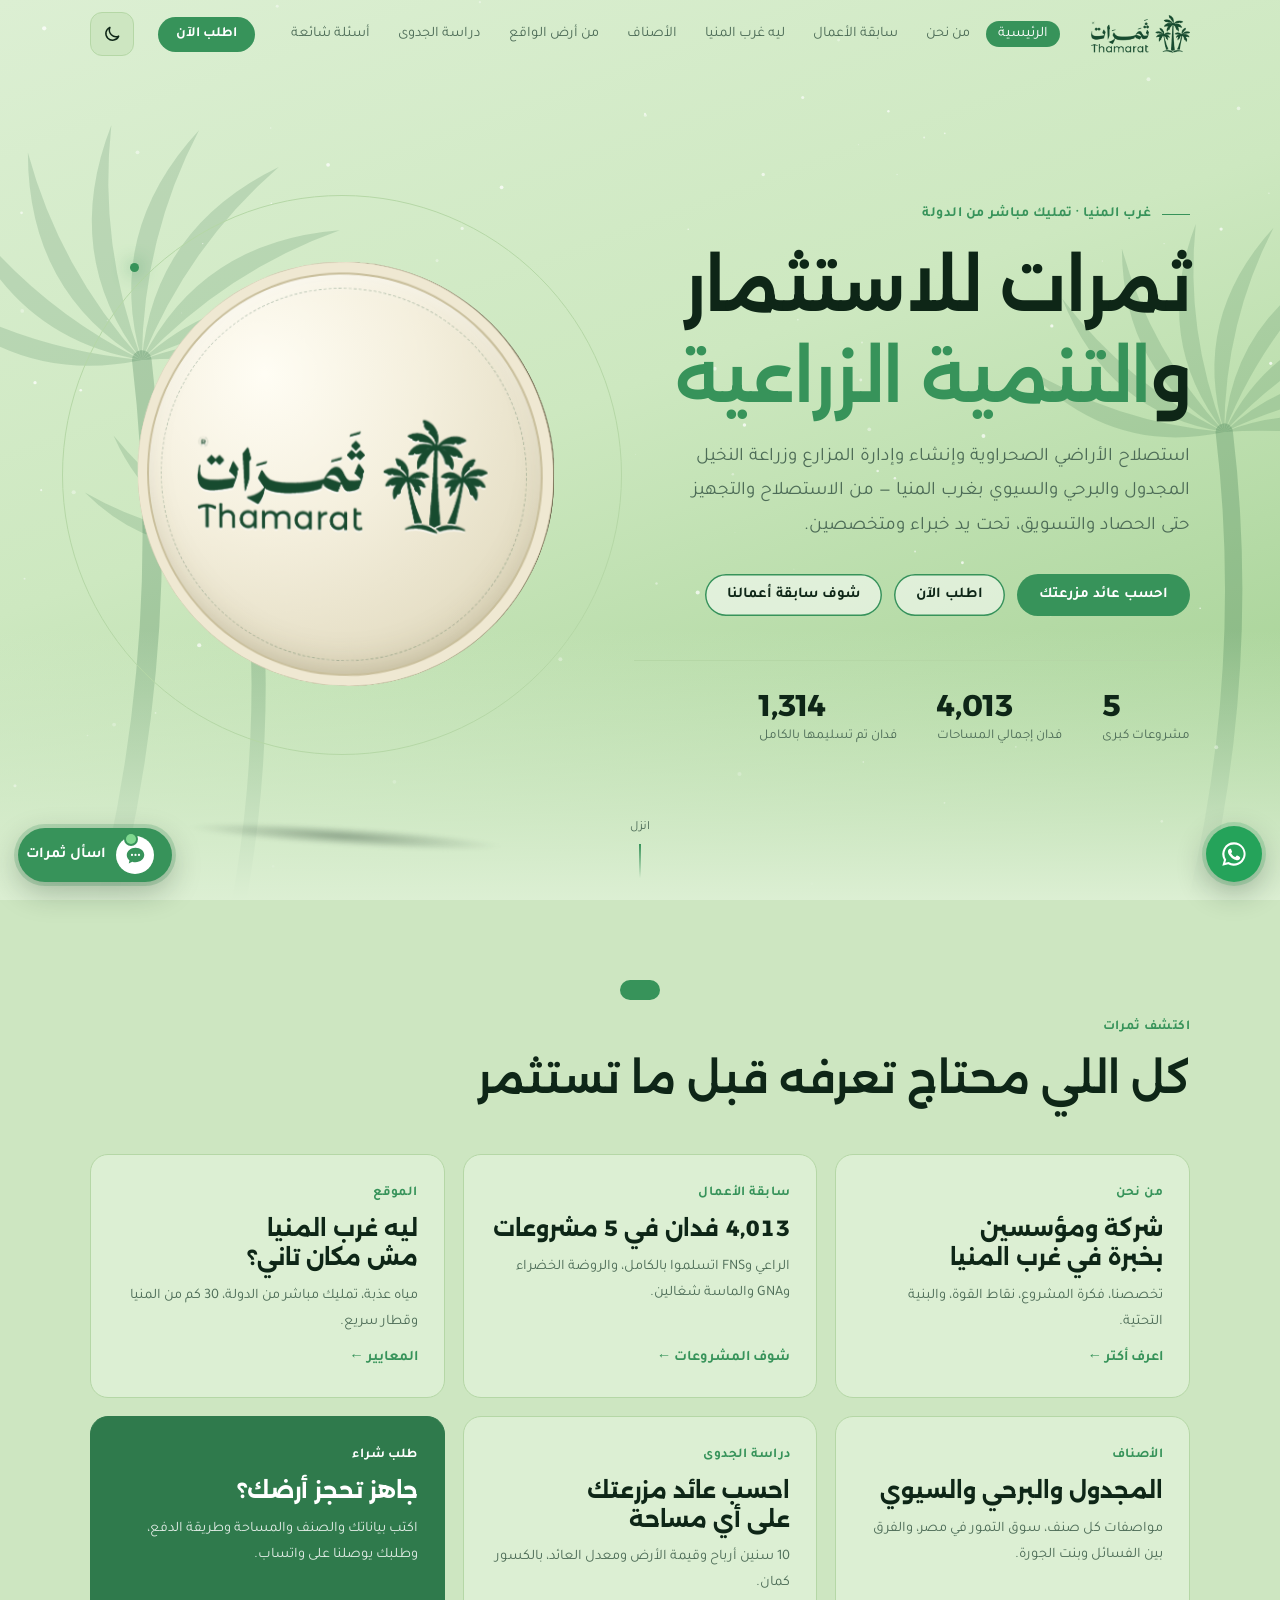
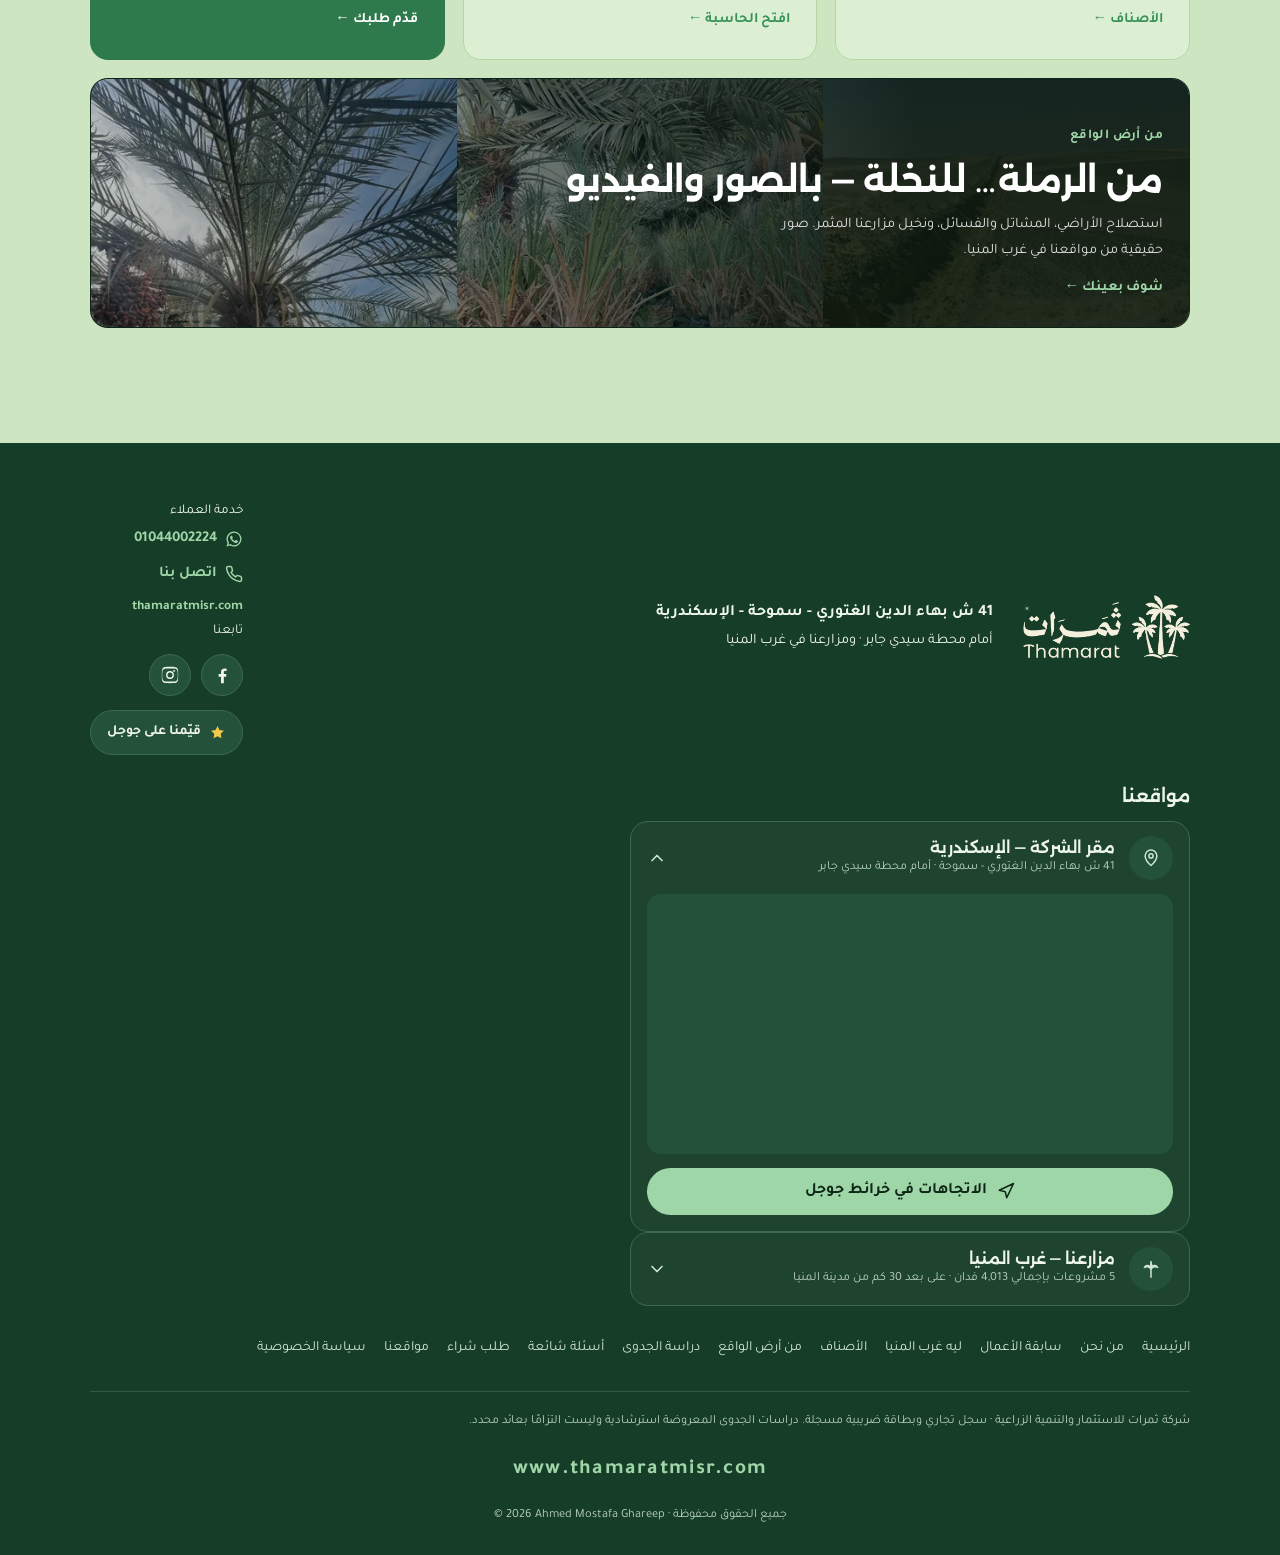
==== commit de2c8e95: "إخفاء أسعار الفدان من الموقع والمساعد، وأقل مساحة فدان واحد، وتحديث الأسعار (مجدول 700 ألف، برحي 650" ====
--- a/index.html
+++ b/index.html
@@ -1026,7 +1026,7 @@
             <input id="area" type="text" inputmode="decimal" value="5" autocomplete="off">
             <button type="button" id="minus" aria-label="قلّل نص فدان">−</button>
           </div>
-          <input type="range" id="slider" min="0.5" max="100" step="0.5" value="5" aria-label="المساحة بالفدان">
+          <input type="range" id="slider" min="1" max="100" step="0.5" value="5" aria-label="المساحة بالفدان">
           <div class="unit" id="unit"></div>
           <div class="err" id="err" hidden></div>
         </div>
@@ -1115,7 +1115,7 @@
     <div class="rv">
       <h3>المساحة والعائد</h3>
       <div class="qs">
-      <details class="qa"><summary>أقل مساحة أقدر أشتريها كام؟</summary><div class="ans"><p><b>مفيش حد أدنى للمساحة.</b> ما عدا مشروع الماسة، قطعه بتبدأ من 50 فدان لكبار المزارعين والمستثمرين.</p></div></details>
+      <details class="qa"><summary>أقل مساحة أقدر أشتريها كام؟</summary><div class="ans"><p><b>أقل مساحة فدان واحد</b> (مفيش نص فدان)، وبعد كده تختار المساحة اللي تناسبك. ما عدا مشروع الماسة، قطعه بتبدأ من 50 فدان لكبار المزارعين والمستثمرين.</p></div></details>
       <details class="qa"><summary>أختار أنهي صنف: مجدول ولا برحي ولا سيوي؟</summary><div class="ans"><ul><li><b>المجدول</b>: أعلى سعر للكيلو.</li><li><b>البرحي</b>: من أعلى الأصناف إنتاجية، وطلب قوي على البلح الطازج.</li><li><b>السيوي</b>: تمر شبه جاف بيتحمل التخزين، وأقل تكلفة دخول.</li></ul><p>الأنسب ليك بيعتمد على ميزانيتك وهدفك. <a href="/palms">قارن الأصناف</a> أو جرّبهم على نفس المساحة في <a href="/calc">حاسبة الجدوى</a>.</p></div></details>
       <details class="qa"><summary>العائد المتوقع كام؟</summary><div class="ans"><p>تقدر تحسب عائد مزرعتك على أي مساحة وأي صنف في <a href="/calc">حاسبة الجدوى</a>، على مدار 10 سنين.</p><p>الأرقام <b>استرشادية وليست التزامًا بعائد محدد</b>، وبتختلف حسب الأسعار وظروف الإنتاج.</p></div></details>
       <details class="qa"><summary>المحصول بيتباع إزاي؟</summary><div class="ans"><p>من خلال <b>عقد التسويق</b>: الشركة بتتعاقد على المحصول وبتتولى تسويقه وبيعه، فإنت مش محتاج تدوّر على تاجر.</p></div></details>
@@ -1443,13 +1443,13 @@
 const PALMS=60, SHARE=.25, CLIENT_YEARS=3, GROW=.20;
 const ORD=['الأولى','الثانية','الثالثة','الرابعة','الخامسة','السادسة','السابعة','الثامنة','التاسعة','العاشرة'];
 const V={
-  majdoul:{name:'المجدول',land:620000,price:180,offPrice:3000,
+  majdoul:{name:'المجدول',land:700000,price:180,offPrice:3000,
     care:[30000,30000,30000,35000,65000,75000,75000,85000,95000,100000],
     kg:[0,0,0,10,15,30,50,60,70,70], off:[0,0,0,1,1,2,2,2,2,2]},
-  barhi:{name:'البرحي',land:600000,price:50,offPrice:2500,
+  barhi:{name:'البرحي',land:650000,price:50,offPrice:2500,
     care:[30000,30000,30000,40000,50000,60000,65000,70000,70000,70000],
     kg:[0,0,15,35,50,80,120,160,210,250], off:[0,0,0,1,1,2,2,2,2,2]},
-  siwi:{name:'السيوي',land:350000,price:35,offPrice:300,
+  siwi:{name:'السيوي',land:400000,price:35,offPrice:300,
     care:[25000,25000,25000,27000,30000,35000,40000,45000,45000,50000],
     kg:[0,0,0,15,60,120,150,150,150,150], off:[0,0,0,2,2,2,2,2,2,2]}
 };
@@ -1485,6 +1485,7 @@
 }
 function setArea(a,from){
   if(!(a>0)){err.textContent='اكتب مساحة أكبر من صفر — مثلًا 2.5';err.hidden=false;return}
+  if(a<1){err.textContent='أقل مساحة للاستثمار فدان واحد';err.hidden=false;return}
   if(a>100000){err.textContent='المساحة أكبر من المتاح في المشروعات — جرّب رقم أصغر';err.hidden=false;return}
   err.hidden=true;area=Math.round(a*10000)/10000;
   if(from!=='input')areaIn.value=fnum(area);
@@ -1496,7 +1497,7 @@
 areaIn.addEventListener('blur',()=>{if(!err.hidden)return;areaIn.value=fnum(area)});
 slider.addEventListener('input',()=>setArea(+slider.value,'slider'));
 $('#plus').onclick=()=>setArea(Math.floor(area*2+1e-9)/2+.5);
-$('#minus').onclick=()=>setArea(Math.max(.5,Math.ceil(area*2-1e-9)/2-.5));
+$('#minus').onclick=()=>setArea(Math.max(1,Math.ceil(area*2-1e-9)/2-.5));
 $$('#presets button').forEach(b=>b.onclick=()=>setArea(+b.dataset.a));
 $$('.seg button').forEach(b=>b.onclick=()=>{key=b.dataset.v;$$('.seg button').forEach(x=>x.setAttribute('aria-pressed',x===b));render()});
 /* used by the chat assistant (assets/chatbot.js): same math as the calculator, and opening a study in it */
@@ -1507,7 +1508,6 @@
   const m=model(key,area),v=m.v,F=fnum(area);
   $('#unit').innerHTML=`<b>${fnum(m.palms)}</b> نخلة · ${fnum(area*24)} قيراط · ${money(area*4200.83)} م²`;
   $('#assume').innerHTML=`
-    <div><span>سعر الفدان</span><b>${money(v.land)} ج</b></div>
     <div><span>سعر كيلو ${v.name}</span><b>${v.price} ج</b></div>
     <div><span>سعر الفسيلة</span><b>${money(v.offPrice)} ج</b></div>
     <div><span>عدد الفسائل للفدان</span><b>${PALMS}</b></div>
@@ -1536,14 +1536,13 @@
   h+=`</tbody><tfoot><tr><td colspan="8">إجمالي صافي أرباح المستثمر من التمور والفسائل خلال 10 سنوات (من سنة الإثمار)</td><td>${money(m.netSum)}</td></tr></tfoot>`;
   $('#yearly').innerHTML=h;
 
-  $('#land-sub').textContent=`سعر ${F} فدان: ${money(m.landCost)} جنيه`;
-  let l=`<thead><tr><th>السنة</th><th>سعر الأرض</th><th>نسبة الزيادة</th><th>الزيادة</th><th>الإجمالي</th></tr></thead><tbody>`;
-  m.land.forEach(r=>l+=`<tr><td>${ORD[r.i]}</td><td>${money(r.val)}</td><td>20%</td><td>${money(r.inc)}</td><td class="net">${money(r.tot)}</td></tr>`);
+  $('#land-sub').textContent=`${F} فدان ${v.name} · زيادة 20% سنويًا`;
+  let l=`<thead><tr><th>السنة</th><th>نسبة الزيادة</th><th>الزيادة</th><th>قيمة الأرض في آخر السنة</th></tr></thead><tbody>`;
+  m.land.forEach(r=>l+=`<tr><td>${ORD[r.i]}</td><td>20%</td><td>${money(r.inc)}</td><td class="net">${money(r.tot)}</td></tr>`);
   $('#landt').innerHTML=l+'</tbody>';
 
   $('#sum-sub').textContent=`${F} فدان ${v.name}`;
   $('#sumlist').innerHTML=`
-    <div><span>ثمن شراء ${F} فدان</span><b>${money(m.landCost)}</b></div>
     <div><span>مصروفات الرعاية والإشراف على المستثمر ${key==='barhi'?'أول سنتين':'أول 3 سنوات'} حتى الإنتاجية</span><b>${money(m.pre)}</b></div>
     <div><span>إجمالي رأس المال المستثمر</span><b>${money(m.cost)}</b></div>
     <div><span>صافي أرباح التمور والفسائل خلال 10 سنوات</span><b>${money(m.netSum)}</b></div>
@@ -1626,6 +1625,7 @@
   if(digits.length<10||digits.length>15)p.push(['phone','اكتب رقم موبايل صحيح (مثال 01012345678)']);
   if(d.city.length<2)p.push(['city','اكتب المحافظة أو المدينة']);
   if(!(d.area>0))p.push(['area','اكتب المساحة بالفدان (مثال 5 أو 2.5)']);
+  else if(d.area<1)p.push(['area','أقل مساحة للاستثمار فدان واحد']);
   return p;
 }
 function orderRefresh(){
